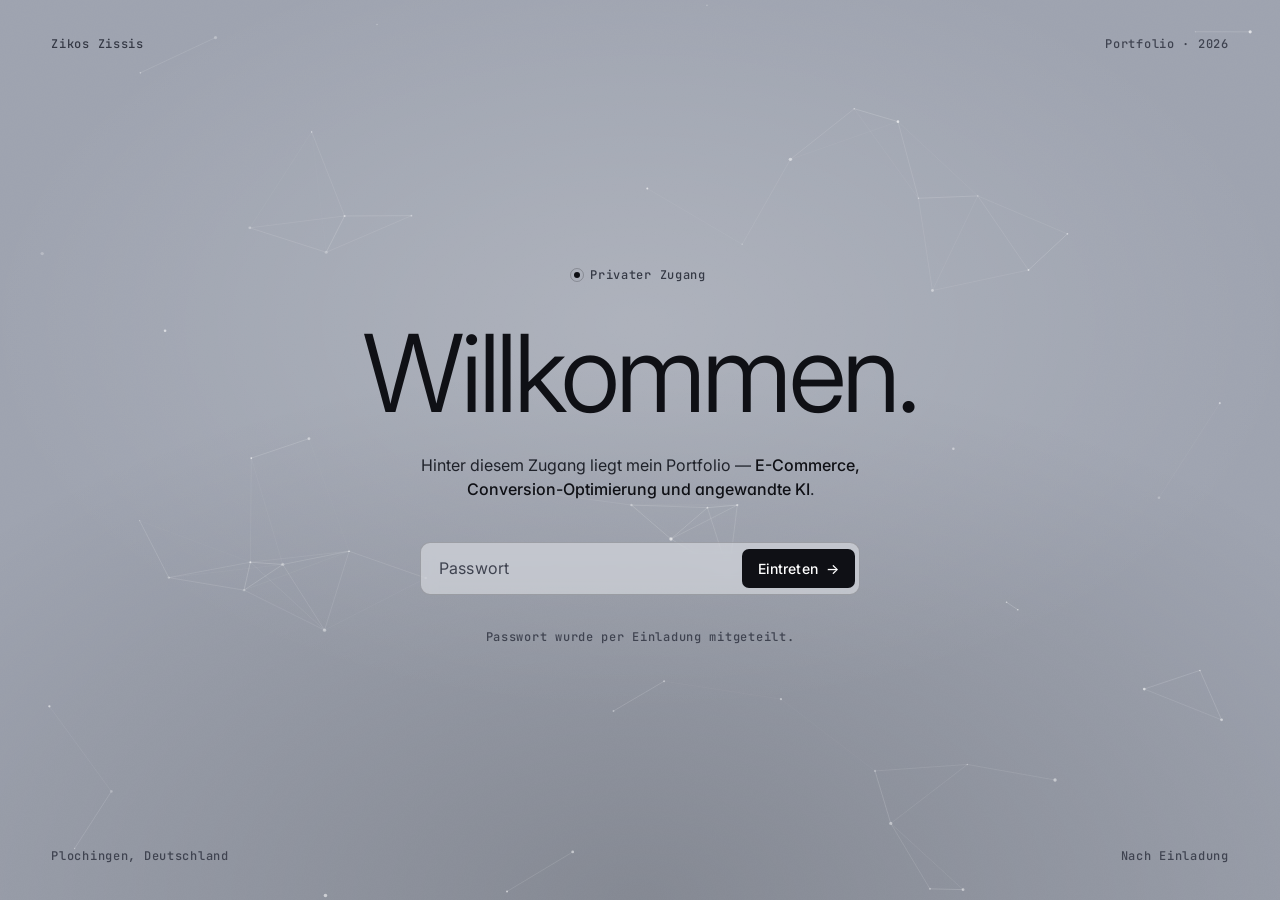
==== portfolio.html @ b8e91704 "Trust-Layer: Zertifikate-Strip + Issuer-Drawer (Klaviyo Practitioner & Strategist) Neuer Bereich unt" ====
<!doctype html>
<html lang="de" data-theme="cool">
<head>
  <meta charset="utf-8" />
  <meta name="viewport" content="width=device-width, initial-scale=1, viewport-fit=cover" />
  <meta name="color-scheme" content="dark light" />
  <meta name="description" content="Portfolio von Zikos Zissis — E-Commerce-Generalist mit Hands-on-Schwerpunkt: Sortimentssteuerung, Conversion-Optimierung und eigene Tools." />
  <meta name="robots" content="noindex, nofollow" />
  <title>Zikos Zissis — Portfolio</title>

  <link rel="preconnect" href="https://fonts.gstatic.com" crossorigin />
  <link rel="stylesheet" href="https://fonts.googleapis.com/css2?family=Inter:wght@300;400;500;600&family=JetBrains+Mono:wght@400;500&display=swap" />
  <link rel="stylesheet" href="assets/style.css?v=2026-05-08-mob" />
  <link rel="stylesheet" href="assets/shop.css?v=2026-05-08-mob" />
  <link rel="stylesheet" href="assets/case.css?v=2026-05-08-mob" />
  <link rel="stylesheet" href="assets/macro.css?v=2026-05-08-mob" />
  <link rel="stylesheet" href="assets/mascot.css?v=2026-05-08-rm2" />

  <link rel="icon" href="data:image/svg+xml;utf8,<svg xmlns='http://www.w3.org/2000/svg' viewBox='0 0 32 32'><rect width='32' height='32' fill='%23A0A5B1'/><circle cx='16' cy='16' r='6' fill='none' stroke='%23fff' stroke-width='1.2' opacity='0.85'/></svg>" />

  <meta property="og:title" content="Zikos Zissis — Portfolio" />
  <meta property="og:description" content="E-Commerce-Generalist mit Hands-on-Schwerpunkt: Sortimentssteuerung, Conversion-Optimierung und eigene Tools." />
  <meta property="og:type" content="website" />
</head>
<body data-page="shop">

  <a class="skip" href="#work">Zum Inhalt springen</a>

  <canvas id="scene" aria-hidden="true"></canvas>

  <header class="topbar" role="banner">
    <div class="topbar__row">
      <a href="portfolio.html" class="brand" aria-label="Zur Startseite">
        <img class="brand__mark" src="assets/portrait.png" alt="" width="35" height="35" decoding="async" />
        <span class="brand__name">Zikos Zissis</span>
      </a>

      <nav class="nav" aria-label="Hauptnavigation">
        <a href="#work" class="nav__link" data-active="true">Arbeitsproben</a>
        <a href="#experience" class="nav__link">Berufserfahrung</a>
        <a href="#about" class="nav__link">Kontakt</a>
      </nav>

      <button id="logout" class="topbar__logout mono" type="button">Abmelden</button>
    </div>

    <nav class="subnav" aria-label="Sektionen">
      <a href="#work" class="subnav__link">Arbeitsproben</a>
      <a href="#experience" class="subnav__link">Berufserfahrung</a>
      <a href="#about" class="subnav__link">Kontakt</a>
    </nav>
  </header>

  <main id="main" class="shop">

    <section class="work" id="work" aria-labelledby="work-title">
      <header class="section-head">
        <p class="eyebrow mono"><span class="dot" aria-hidden="true"></span> Arbeitsproben</p>
        <h1 class="section-head__title" id="work-title">Direkt im Browser erlebbar.</h1>
      </header>

      <ol class="grid" role="list">

        <li class="card card--live" data-stagger="1">
          <a href="#" class="card__link" data-action="cart-demo" aria-label="Live-Arbeitsprobe: Smart-Cart Drawer und Admin &ouml;ffnen">
            <figure class="card__media" aria-hidden="true" data-cover='{"brand":"Smart Cart","subtitle":"Drawer + Admin · Eigenentwicklung","stats":"DRAWER + ADMIN · BUNDLES · SHOPIFY-READY"}'>
              <div class="badges">
                <span class="badge badge--live">Live</span>
                <span class="badge badge--shopify">Shopify-Ready</span>
              </div>
            </figure>
            <div class="card__body">
              <h2 class="card__title">Smart-Cart &middot; Drawer &amp; Admin</h2>
              <p class="card__excerpt">Cart-Drawer (Kundensicht) plus Admin-Konfigurator (Shopify-Backend), per Toggle umschaltbar. Cross-Sell, Bundles und Rabatte &mdash; alles im Browser klickbar.</p>
              <div class="card__foot">
                <span class="mono mono--dim">Eigenentwicklung</span>
                <span class="card__cta">&Ouml;ffnen <span aria-hidden="true">&rarr;</span></span>
              </div>
            </div>
          </a>
        </li>

        <li class="card card--live" data-stagger="2">
          <a href="#" class="card__link" data-action="case-athenum" aria-label="Demo: Macro Intelligence öffnen">
            <figure class="card__media" aria-hidden="true" data-cover='{"brand":"Athenum","subtitle":"Macro Intelligence · Eigenentwicklung","stats":"75 LAYER · 100K+ DATAPOINTS · 12 QUELLEN"}'>
              <div class="badges">
                <span class="badge badge--live">Demo</span>
              </div>
            </figure>
            <div class="card__body">
              <h2 class="card__title">Athenum &middot; Macro Intelligence</h2>
              <p class="card__excerpt">Macro-Intelligence-Tool für Athenum: 75 Geo-Layer aus 12 offenen Quellen auf einer GPU-nativen Welt-Karte. Konzept, Daten-Pipeline und Frontend von mir entwickelt.</p>
              <div class="card__foot">
                <span class="mono mono--dim">Eigenentwicklung</span>
                <span class="card__cta">Öffnen <span aria-hidden="true">&rarr;</span></span>
              </div>
            </div>
          </a>
        </li>

        <li class="card card--live" data-stagger="3">
          <a href="#" class="card__link" data-action="advisor-demo" aria-label="Live-Demo: KI-Berater starten">
            <figure class="card__media" aria-hidden="true" data-cover='{"brand":"KI Berater","subtitle":"Beratungs-Bot · Eigenentwicklung","stats":"SHOPIFY-READY · LIVE-DEMO MIT CV"}'>
              <div class="badges">
                <span class="badge badge--live">Live</span>
                <span class="badge badge--shopify">Shopify-Ready</span>
              </div>
            </figure>
            <div class="card__body">
              <h2 class="card__title">KI-Berater</h2>
              <p class="card__excerpt">Shopify-ready Beratungs-Bot &mdash; l&auml;sst sich mit Produkt- und Unternehmensdaten f&uuml;ttern. Hier antwortet er live auf Fragen zu meinem Profil.</p>
              <div class="card__foot">
                <span class="mono mono--dim">Eigenentwicklung</span>
                <span class="card__cta">Öffnen <span aria-hidden="true">&rarr;</span></span>
              </div>
            </div>
          </a>
        </li>

      </ol>

      <aside class="certs" aria-labelledby="certs-title">
        <header class="certs__head">
          <p class="eyebrow mono"><span class="dot" aria-hidden="true"></span> Verifizierte Zertifikate</p>
          <h2 class="certs__title" id="certs-title">Trust-Layer.</h2>
          <p class="certs__lede">Offizielle Credentials &mdash; jeweils direkt beim Aussteller verifizierbar.</p>
        </header>

        <ol class="certs-strip" role="list">

          <li class="certs-strip__item">
            <button class="certs-strip__plate" type="button" data-cert-open="cert-klaviyo" aria-label="Klaviyo-Zertifikate &ouml;ffnen">
              <span class="certs-strip__check" aria-hidden="true">
                <svg viewBox="0 0 16 16" width="14" height="14"><circle cx="8" cy="8" r="7.2" fill="#1F7A3A"/><path d="M4.6 8.2 L7 10.4 L11.4 6" fill="none" stroke="#fff" stroke-width="1.7" stroke-linecap="round" stroke-linejoin="round"/></svg>
              </span>
              <span class="certs-strip__logo certs-strip__logo--klaviyo" aria-hidden="true">
                <svg xmlns="http://www.w3.org/2000/svg" viewBox="0 0 581 172"><path fill="currentColor" d="M329.918 34.367a11.85 11.85 0 0 0 8.284-3.315 11.69 11.69 0 0 0 3.576-8.129 11.87 11.87 0 0 0-3.512-8.29 12.03 12.03 0 0 0-8.348-3.488 11.85 11.85 0 0 0-8.185 3.551 11.69 11.69 0 0 0-3.338 8.227 11.5 11.5 0 0 0 3.403 8.065 11.66 11.66 0 0 0 8.12 3.38M410.509 45.371h28.604v2.254a15.3 15.3 0 0 0-4.538 1.558c-2.615 1.215-7.845 7.104-11.86 16.973-6.799 17.148-13.943 37.404-21.442 60.618l-2.792 8.803c-1.223 3.979-2.269 6.576-2.792 8.143s-1.224 3.979-2.438 6.919a38.6 38.6 0 0 1-2.659 6.409c-1.401 2.597-4.016 7.923-6.107 9.525-3.316 2.773-8.2 5.889-14.298 5.37-11.86 0-20.751-8.803-20.928-19.217 0-7.105 4.538-11.779 11.337-11.779 4.884 0 9.236 2.641 9.236 8.134 0 3.988-4.006 8.143-4.006 10.221 0 5.369 3.138 7.922 9.245 7.922 4.875 0 8.864-3.116 11.851-9.349 4.016-7.104 4.361-14.894 1.046-23.557l-25.103-65.98c-5.761-15.237-10.122-20.246-15.521-20.783V45.3h39.578v2.253c-4.707.52-7.144 3.293-7.144 8.31 0 3.636 1.391 9.182 4.006 16.286l4.707 12.81c5.407 13.855 9.75 25.977 12.037 33.601 5.053-15.758 9.751-29.614 14.298-41.736 3.315-9.006 4.884-15.414 4.884-19.226 0-6.752-3.661-9.868-9.245-9.868zM135.158 129.714c-5.052-.88-9.413-5.37-9.413-14.895V0L96.972 6.233v2.43c4.884-.52 9.75 3.802 9.75 12.984v93.172c0 9.006-4.884 14.2-9.75 14.895q-.687.12-1.383.167a15.4 15.4 0 0 1-7.268-1.276c-3.865-1.673-7.091-4.657-9.821-9.111L65.203 98.366a24.44 24.44 0 0 0-11.884-9.785 24.64 24.64 0 0 0-15.418-.779L52.9 71.35c11.328-12.465 21.797-20.432 31.733-23.724V45.37H51.642v2.254c8.545 3.292 8.021 10.564-1.773 22.008l-21.096 24.41V0L0 6.233v2.43c4.884 0 9.75 4.841 9.75 13.327v92.829c0 10.221-4.706 14.2-9.75 14.895v2.254h38.222v-2.254c-6.276-.88-9.414-5.713-9.414-14.895v-17.14l8.19-9.005 19.838 32.378c4.707 7.799 9.068 10.916 16.044 10.916h66.391v-1.761s-1.897-.132-4.113-.493M214.368 118.763V80.029c-.382-25.326-11.072-36.858-35.554-36.858a34.97 34.97 0 0 0-21.619 7.27c-6.453 4.851-9.591 10.397-9.591 16.806 0 6.233 3.484 10.907 9.236 10.907 6.108 0 10.469-3.46 10.469-8.31 0-3.636-2.447-8.662-2.447-12.122 0-6.241 4.716-11.611 12.906-11.611 10.469 0 17.959 7.8 17.959 25.115v10.388l-8.714 2.077c-4.538.88-8.367 1.761-11.337 2.641s-6.798 2.078-11.337 3.803c-9.068 3.469-13.943 6.761-18.135 12.994a18.1 18.1 0 0 0-3.138 10.22c0 14.367 10.113 20.952 24.243 20.952 11.159 0 23.046-5.89 28.418-16.973.077 3.496.92 6.933 2.473 10.071 5.912 11.884 25.493 4.859 25.493 4.859v-2.253c-8.572 1.329-9.281-8.795-9.325-11.242m-18.615-11.99c0 5.713-2.092 10.388-6.275 13.68-4.007 3.293-8.191 5.027-12.552 5.027-8.545 0-14.129-5.546-14.129-15.767 0-4.841 2.659-9.349 4.884-11.945a21.3 21.3 0 0 1 6.107-4.332c2.961-1.558 4.432-2.359 6.453-3.292l7.978-2.94c4.006-1.558 6.444-2.421 7.49-2.94zM581 45.371h-67.818V0H581l-14.236 22.686zM443.147 120.946a45.33 45.33 0 0 1-12.933-32.263 44.5 44.5 0 0 1 3.224-17.337 44.8 44.8 0 0 1 9.709-14.76c8.554-9.014 19.031-13.53 31.263-13.53 12.046 0 22.533 4.516 31.086 13.53a44.2 44.2 0 0 1 9.845 14.722 44 44 0 0 1 3.256 17.375 44.6 44.6 0 0 1-3.276 17.443 44.9 44.9 0 0 1-9.825 14.82c-8.553 8.803-19.04 13.355-31.086 13.355-12.232 0-22.709-4.508-31.263-13.355m46.979-62.916c-3.448-6.699-7.978-10.625-13.296-11.682-10.787-2.156-20.325 8.856-23.879 26.366a82.6 82.6 0 0 0-1.091 23.847 65.8 65.8 0 0 0 6.577 22.889c3.457 6.708 7.978 10.625 13.296 11.681 10.788 2.157 20.6-9.322 24.181-27.008 2.97-14.78 1.463-32.782-5.832-46.102z"/><path fill="currentColor" d="M340.032 114.819V45.371h-61.383v2.087c8.199 1.215 12.099 7.36 8.377 17.324-19.182 51.78-17.959 49.456-19.182 53.611-1.223-3.988-4.016-13.785-8.545-26.075-4.53-12.289-7.499-20.44-8.722-24.076-4.707-14.376-3.138-19.746 4.538-20.608V45.38h-39.764v2.254c5.93 1.215 11.16 7.966 15.521 20.088l6.107 15.758c6.71 17.025 14.591 40.494 17.223 48.497h13.216c4.255-12.325 21.327-61.508 23.614-66.508 2.464-5.696 5.256-10.01 8.377-12.994a15.54 15.54 0 0 1 5.378-3.722 15.64 15.64 0 0 1 6.446-1.19s9.582 0 9.582 9.182v58.074c0 9.684-4.707 14.2-9.591 14.895v2.254h38.018v-2.254c-5.026-.695-9.21-5.194-9.21-14.895"/></svg>
              </span>
              <span class="certs-strip__count mono"><span data-cert-count>2</span> Zertifikate</span>
            </button>
          </li>

        </ol>
      </aside>
    </section>

    <section class="experience" id="experience" aria-labelledby="exp-title">
      <header class="section-head">
        <p class="eyebrow mono"><span class="dot" aria-hidden="true"></span> Berufserfahrung</p>
        <h2 class="section-head__title" id="exp-title">Stationen</h2>
      </header>

      <ol class="exp-list" role="list">

        <li class="exp-item">
          <header class="exp-head">
            <time class="exp-time mono" datetime="2025-12-11/2026-04-30">12/25 &mdash; 04/26</time>
            <span class="exp-mode mono mono--dim">Freelance &middot; unentgeltlich &middot; Remote</span>
          </header>
          <div class="exp-body">
            <span class="exp-brand mono">athenum.xyz &middot; VenturePoint LLC (Sheridan, WY &middot; USA)</span>
            <h3 class="exp-role">Solution Architect &middot; Macro Intelligence</h3>
            <p class="exp-summary">Konzept, Daten-Pipeline und Frontend des Macro-Intelligence-Moduls &mdash; 75 Geo-Layer aus 12 Quellen auf GPU-nativer Welt-Karte. Eigenentwicklung, unentgeltlicher Projektvertrag.</p>
            <ul class="exp-tags mono mono--dim">
              <li>System-Architektur</li><li>75 Layer</li><li>100K+ Datapoints</li><li>12 Quellen</li><li>GPU-Map</li><li>Geo-Pipeline</li>
            </ul>
          </div>
        </li>

        <li class="exp-item exp-item--clickable" data-action="case-decathlon" tabindex="0" role="button" aria-label="Details zur Decathlon-Anstellung öffnen">
          <header class="exp-head">
            <time class="exp-time mono">04/23 &mdash; 10/25</time>
            <span class="exp-mode mono mono--dim">Festanstellung &middot; 30&nbsp;h &middot; Remote</span>
          </header>
          <div class="exp-body">
            <span class="exp-brand mono">Decathlon Deutschland SE &amp; Co. KG</span>
            <h3 class="exp-role">Junior Online Category Manager &middot; Fitness DE/AT &amp; Nutrition</h3>
            <p class="exp-summary">Operative Steuerung der Fitness-Range und Begleitung des Nutrition-Relaunchs &mdash; Sortiment (14.000+&nbsp;SKUs), A/B-Tests an PDP &amp; Checkout, KPI-Monitoring via GA4, SEO sowie Hands-on im CMS, PIM und Shop-Backend (HTML/CSS auf decathlon.at).</p>
            <ul class="exp-tags mono mono--dim">
              <li>14.000+ SKUs</li><li>GA4</li><li>HTML/CSS</li><li>CMS</li><li>PIM</li><li>SEO</li><li>A/B-Tests</li>
            </ul>
          </div>
          <span class="exp-cta mono">Öffnen <span aria-hidden="true">&rarr;</span></span>
        </li>

        <li class="exp-item">
          <header class="exp-head">
            <time class="exp-time mono">10/22 &mdash; 03/23</time>
            <span class="exp-mode mono mono--dim">Praktikum &middot; 6&nbsp;Mon. &middot; Plochingen</span>
          </header>
          <div class="exp-body">
            <span class="exp-brand mono">Decathlon Deutschland SE &amp; Co. KG</span>
            <h3 class="exp-role">Praktikum &middot; Online Category Management</h3>
            <p class="exp-summary">Einstieg ins Online Category Management: Pflege von Produktdaten und Listings, erste eigene KPI-Reports, Vorbereitung des Sportnahrungs-Relaunchs.</p>
          </div>
        </li>

        <li class="exp-item">
          <header class="exp-head">
            <time class="exp-time mono">02/18 &mdash; 09/22</time>
            <span class="exp-mode mono mono--dim">Aushilfe &middot; 4,5&nbsp;J. &middot; Schlierbach</span>
          </header>
          <div class="exp-body">
            <span class="exp-brand mono">Fischer Möbel GmbH</span>
            <h3 class="exp-role">Digital Content Assistant &middot; E-Commerce</h3>
            <p class="exp-summary">Pflege und QA der Produktdaten im Web-Backend einer D2C-Premium-Marke, SEO-Keyword-Recherche, technische Produktdokumentationen und Aufbau strukturierter Daten-Workflows. Arbeitszeugnis &laquo;sehr&nbsp;gut&raquo;.</p>
            <ul class="exp-tags mono mono--dim">
              <li>D2C Premium</li><li>SEO</li><li>Web-Backend</li><li>Produktdaten</li><li>Daten-QA</li>
            </ul>
          </div>
        </li>

      </ol>
    </section>

    <section class="about" id="about" aria-labelledby="about-title">
      <figure class="about__portrait" aria-hidden="true">
        <img src="assets/portrait.png" alt="" width="96" height="96" loading="lazy" decoding="async" />
      </figure>
      <div class="about__copy">
        <p class="eyebrow mono"><span class="dot" aria-hidden="true"></span> Über mich</p>
        <h2 class="about__title" id="about-title">Sprechen wir.</h2>
        <p class="about__lede">
          E-Commerce-Generalist mit Hands-on-Schwerpunkt: Sortimentssteuerung, Conversion-Optimierung und eigene Tools. 2,5&nbsp;Jahre Decathlon Fitness DE/AT, zuletzt Freelance-Aufbau des Macro-Intelligence-Tools für athenum.xyz. Offen für die nächste Station.
        </p>
        <p class="about__meta mono mono--dim">
          Plochingen, DE &middot; BWL-Bachelor &middot; Master Digital Business (lfd.) &middot; remote
        </p>
        <div class="about__cta">
          <a class="btn btn--primary btn--wa" href="https://wa.me/4915788280337?text=Hallo%20Zikos%2C" target="_blank" rel="noopener">
            <svg class="btn__ico" viewBox="0 0 24 24" width="16" height="16" aria-hidden="true">
              <path fill="currentColor" d="M19.11 4.91A9.93 9.93 0 0 0 12.04 2C6.55 2 2.08 6.47 2.08 11.96c0 1.76.46 3.48 1.34 4.99L2 22l5.18-1.36a9.94 9.94 0 0 0 4.86 1.24h.01c5.49 0 9.96-4.47 9.96-9.96 0-2.66-1.04-5.16-2.9-7.01zm-7.07 15.3h-.01a8.25 8.25 0 0 1-4.21-1.15l-.3-.18-3.07.81.82-3-.2-.31a8.25 8.25 0 0 1-1.27-4.42c0-4.57 3.72-8.29 8.29-8.29 2.21 0 4.29.86 5.85 2.43a8.21 8.21 0 0 1 2.43 5.86c0 4.57-3.72 8.25-8.33 8.25zm4.55-6.18c-.25-.13-1.47-.73-1.7-.81-.23-.08-.4-.13-.56.13-.17.25-.65.81-.79.97-.15.17-.29.19-.54.06-.25-.13-1.05-.39-2-1.23-.74-.66-1.24-1.47-1.39-1.72-.15-.25-.02-.39.11-.51.11-.11.25-.29.38-.43.13-.15.17-.25.25-.41.08-.17.04-.31-.02-.43-.06-.13-.56-1.34-.77-1.84-.2-.49-.41-.42-.56-.43-.15-.01-.31-.01-.48-.01-.17 0-.43.06-.66.31-.23.25-.86.84-.86 2.05 0 1.21.88 2.38 1 2.55.13.17 1.74 2.65 4.21 3.71.59.25 1.05.4 1.41.52.59.19 1.13.16 1.55.1.47-.07 1.47-.6 1.67-1.18.21-.58.21-1.07.15-1.18-.06-.11-.23-.17-.48-.3z"/>
            </svg>
            <span>WhatsApp</span>
          </a>
          <button class="btn btn--ghost" type="button" data-contact-open>
            <svg class="btn__ico" viewBox="0 0 24 24" width="16" height="16" aria-hidden="true">
              <path fill="none" stroke="currentColor" stroke-width="1.6" stroke-linecap="round" stroke-linejoin="round" d="M4 6h16v12H4zM4 7l8 6 8-6"/>
            </svg>
            <span>E-Mail schreiben</span>
            <span aria-hidden="true">&rarr;</span>
          </button>
        </div>
      </div>
    </section>

  </main>

  <footer class="foot" role="contentinfo">
    <div class="foot__row">
      <span class="mono">&copy; 2026 Zikos Zissis</span>
      <span class="mono mono--dim">Plochingen, Deutschland</span>
    </div>
  </footer>

  <!-- Cart Drawer -->
  <aside id="cart" class="drawer" aria-hidden="true" aria-labelledby="cart-title" tabindex="-1" data-view="customer">
    <div class="drawer__panel" role="dialog" aria-modal="true">
      <header class="drawer__head">
        <div class="drawer__head-row">
          <div class="drawer__head-text">
            <h2 class="drawer__title" id="cart-title">Warenkorb</h2>
            <span class="drawer__seq mono mono--dim" id="cart-seq-hint" aria-live="polite"></span>
          </div>
          <button class="drawer__close" type="button" data-cart-close aria-label="Drawer schlie&szlig;en">&times;</button>
        </div>
        <div class="drawer__view" role="tablist" aria-label="Drawer-Ansicht">
          <button class="drawer__view-btn" type="button" data-view-switch="customer" role="tab" aria-selected="true">Kunde</button>
          <button class="drawer__view-btn" type="button" data-view-switch="admin" role="tab" aria-selected="false">Admin</button>
        </div>
      </header>
      <div class="drawer__body" id="cart-body">
        <div class="drawer__pane" id="cart-render" data-pane="customer" aria-live="polite"></div>
        <div class="drawer__pane" id="admin-render" data-pane="admin" hidden></div>
      </div>
      <footer class="drawer__foot" id="cart-footer"></footer>

      <!-- Admin Modal -->
      <div class="adm-modal" id="adm-modal" hidden>
        <button class="adm-modal__scrim" type="button" data-pick-cancel aria-label="Abbrechen"></button>
        <div class="adm-modal__panel" role="dialog" aria-modal="true" aria-labelledby="adm-modal-title">
          <header class="adm-modal__head">
            <span class="adm-modal__eyebrow mono">Produkt-Picker</span>
            <h3 class="adm-modal__title" id="adm-modal-title">Produkt hinzuf&uuml;gen</h3>
            <p class="adm-modal__sub mono" id="adm-modal-sub"></p>
          </header>
          <div class="adm-modal__list" id="adm-modal-list"></div>
          <footer class="adm-modal__foot">
            <button class="adm-modal__cancel mono" type="button" data-pick-cancel>Abbrechen</button>
          </footer>
        </div>
      </div>

      <!-- Admin Toast -->
      <div class="adm-toast" id="adm-toast" role="status" aria-live="polite" hidden></div>
    </div>
    <div class="drawer__scrim" data-cart-close aria-hidden="true"></div>
  </aside>

  <!-- Case-Drawer · Decathlon -->
  <aside id="case-decathlon" class="case-drawer" aria-hidden="true" aria-labelledby="case-title" tabindex="-1">
    <div class="case-drawer__panel" role="dialog" aria-modal="true">
      <header class="case-drawer__head">
        <span class="case-drawer__eyebrow">CASE STUDY</span>
        <h2 class="case-drawer__title" id="case-title">Decathlon &middot; Fitness DE/AT</h2>
        <span class="case-drawer__meta">10/2022 &rarr; 10/2025 &middot; 14.247 SKUs &middot; 100&nbsp;% Remote</span>
        <button class="case-drawer__close" type="button" data-case-close aria-label="Case schließen">&times;</button>
      </header>
      <div class="case-drawer__body" id="case-decathlon-body" aria-live="polite"></div>
    </div>
    <div class="case-drawer__scrim" data-case-close aria-hidden="true"></div>
  </aside>

  <!-- Case-Drawer · Athenum Macro Intelligence -->
  <aside id="case-athenum" class="case-drawer" aria-hidden="true" aria-labelledby="athenum-title" tabindex="-1">
    <div class="case-drawer__panel" role="dialog" aria-modal="true">
      <header class="case-drawer__head">
        <span class="case-drawer__eyebrow">DEMO</span>
        <h2 class="case-drawer__title" id="athenum-title">Athenum &middot; Macro Intelligence</h2>
        <span class="case-drawer__meta">PROJEKTVERTRAG &middot; 75 LAYER &middot; DEMO</span>
        <button class="case-drawer__close" type="button" data-case-close aria-label="Case schließen">&times;</button>
      </header>
      <div class="case-drawer__body" id="case-athenum-body" aria-live="polite"></div>
    </div>
    <div class="case-drawer__scrim" data-case-close aria-hidden="true"></div>
  </aside>

  <!-- Cert-Drawer · Klaviyo -->
  <aside id="cert-klaviyo" class="case-drawer cert-drawer" aria-hidden="true" aria-labelledby="cert-klaviyo-title" tabindex="-1">
    <div class="case-drawer__panel" role="dialog" aria-modal="true">
      <header class="case-drawer__head">
        <span class="case-drawer__eyebrow">VERIFIZIERTE ZERTIFIKATE</span>
        <h2 class="case-drawer__title" id="cert-klaviyo-title">Klaviyo</h2>
        <span class="case-drawer__meta">B2C CRM &middot; Email- &amp; SMS-Marketing-Automation</span>
        <button class="case-drawer__close" type="button" data-cert-close aria-label="Schlie&szlig;en">&times;</button>
      </header>
      <div class="case-drawer__body">
        <ol class="cert-list" role="list">

          <li class="cert">
            <header class="cert__head">
              <span class="cert__eyebrow mono">STRATEGIST &middot; LEVEL 02</span>
              <h3 class="cert__name">Klaviyo Strategist Certificate</h3>
              <span class="cert__verified" title="Beim Aussteller verifizierbar">
                <svg viewBox="0 0 16 16" width="13" height="13" aria-hidden="true"><circle cx="8" cy="8" r="7.2" fill="#1F7A3A"/><path d="M4.6 8.2 L7 10.4 L11.4 6" fill="none" stroke="#fff" stroke-width="1.7" stroke-linecap="round" stroke-linejoin="round"/></svg>
                <span>Verifiziert</span>
              </span>
            </header>

            <p class="cert__desc">Aufbauend auf dem Practitioner-Level: Entwicklung omnichannel-orientierter Marketing-Strategien mit der vollen Klaviyo-Plattform &mdash; inkl. fortgeschrittener Tools und Taktiken f&uuml;r Segmentierung, Lifecycle-Automation und Performance-Steuerung.</p>

            <div class="cert__skills">
              <span class="cert__skills-label mono">Skills &amp; Knowledge</span>
              <ul class="cert__chips" role="list">
                <li>Omnichannel strategy</li>
                <li>Advanced segmentation</li>
                <li>Lifecycle automation</li>
                <li>Personalization</li>
                <li>Campaign strategy</li>
                <li>Email marketing</li>
                <li>SMS marketing</li>
                <li>Performance analysis</li>
                <li>Owned marketing</li>
                <li>Klaviyo platform</li>
              </ul>
            </div>

            <footer class="cert__foot">
              <dl class="cert__dates mono">
                <div class="cert__date">
                  <dt>Ausgestellt</dt>
                  <dd><time datetime="2026-05-08">08.05.2026</time></dd>
                </div>
                <div class="cert__date">
                  <dt>G&uuml;ltig bis</dt>
                  <dd><time datetime="2028-05-08">08.05.2028</time></dd>
                </div>
                <div class="cert__date">
                  <dt>Credential-ID</dt>
                  <dd>181894800</dd>
                </div>
              </dl>
              <a class="cert__verify" href="https://credential.klaviyo.com/1e6f1efa-f62a-4837-83dd-b4301c00335d" target="_blank" rel="noopener">
                <span>Auf Klaviyo verifizieren</span>
                <span aria-hidden="true">&#8599;</span>
              </a>
            </footer>
          </li>

          <li class="cert">
            <header class="cert__head">
              <span class="cert__eyebrow mono">PRACTITIONER &middot; LEVEL 01</span>
              <h3 class="cert__name">Klaviyo Practitioner Certificate</h3>
              <span class="cert__verified" title="Beim Aussteller verifizierbar">
                <svg viewBox="0 0 16 16" width="13" height="13" aria-hidden="true"><circle cx="8" cy="8" r="7.2" fill="#1F7A3A"/><path d="M4.6 8.2 L7 10.4 L11.4 6" fill="none" stroke="#fff" stroke-width="1.7" stroke-linecap="round" stroke-linejoin="round"/></svg>
                <span>Verifiziert</span>
              </span>
            </header>

            <p class="cert__desc">F&uuml;hrt durch Klaviyos Kern-Funktionen mit praxisnahen Beispielen und konkreten Implementierungs-Schritten &mdash; von Konto-Setup bis hin zu kanal&uuml;bergreifender Automation.</p>

            <div class="cert__skills">
              <span class="cert__skills-label mono">Skills &amp; Knowledge</span>
              <ul class="cert__chips" role="list">
                <li>Klaviyo account setup</li>
                <li>Integration</li>
                <li>Sign-up forms</li>
                <li>List growth</li>
                <li>Segmentation</li>
                <li>Personalization</li>
                <li>Email design</li>
                <li>Campaign strategy</li>
                <li>Automations</li>
                <li>Performance analysis</li>
                <li>Email marketing</li>
                <li>SMS marketing</li>
                <li>Owned marketing</li>
              </ul>
            </div>

            <footer class="cert__foot">
              <dl class="cert__dates mono">
                <div class="cert__date">
                  <dt>Ausgestellt</dt>
                  <dd><time datetime="2026-05-08">08.05.2026</time></dd>
                </div>
                <div class="cert__date">
                  <dt>G&uuml;ltig bis</dt>
                  <dd><time datetime="2028-05-08">08.05.2028</time></dd>
                </div>
                <div class="cert__date">
                  <dt>Credential-ID</dt>
                  <dd>181891863</dd>
                </div>
              </dl>
              <a class="cert__verify" href="https://credential.klaviyo.com/c32f0ad8-bfe9-42cb-ba31-ac3b6da8ffd0" target="_blank" rel="noopener">
                <span>Auf Klaviyo verifizieren</span>
                <span aria-hidden="true">&#8599;</span>
              </a>
            </footer>
          </li>

        </ol>
      </div>
    </div>
    <div class="case-drawer__scrim" data-cert-close aria-hidden="true"></div>
  </aside>

  <!-- Tutorial-Sprechblase, links neben dem Drawer -->
  <aside class="cart-bubble" id="cart-bubble" role="status" aria-live="polite" hidden>
    <span class="cart-bubble__step"></span>
    <h3 class="cart-bubble__title"></h3>
    <p class="cart-bubble__text"></p>
  </aside>

  <!-- Kontakt-Dialog -->
  <dialog id="contact-dialog" class="contact-dialog" aria-labelledby="contact-dialog-title">
    <form class="contact-dialog__form" data-contact-form action="https://formsubmit.co/ajax/zikos.zissis@outlook.com" method="POST" novalidate>
      <input type="hidden" name="_subject" value="Portfolio-Anfrage" />
      <input type="hidden" name="_template" value="table" />
      <input type="hidden" name="_captcha" value="false" />
      <input type="text" name="_honey" tabindex="-1" autocomplete="off" style="position:absolute;left:-9999px;width:1px;height:1px;opacity:0;" aria-hidden="true" />

      <header class="contact-dialog__head">
        <p class="eyebrow mono"><span class="dot" aria-hidden="true"></span> E-Mail an Zikos</p>
        <h3 id="contact-dialog-title" class="contact-dialog__title">Kurz, pr&auml;zise, los.</h3>
        <button type="button" class="contact-dialog__close" data-contact-close aria-label="Schlie&szlig;en">&times;</button>
      </header>
      <label class="contact-dialog__field">
        <span class="contact-dialog__label mono">Dein Name</span>
        <input type="text" name="name" required autocomplete="name" />
      </label>
      <label class="contact-dialog__field">
        <span class="contact-dialog__label mono">Deine E-Mail</span>
        <input type="email" name="email" required autocomplete="email" placeholder="name@firma.de" />
      </label>
      <label class="contact-dialog__field">
        <span class="contact-dialog__label mono">Betreff</span>
        <input type="text" name="subject" required value="Portfolio-Anfrage" />
      </label>
      <label class="contact-dialog__field">
        <span class="contact-dialog__label mono">Nachricht</span>
        <textarea name="message" rows="5" required placeholder="Worum geht's?"></textarea>
      </label>
      <p class="contact-dialog__hint mono mono--dim" data-contact-hint>Geht direkt an <em>zikos.zissis@outlook.com</em>. Antwort meist binnen 24&thinsp;h.</p>
      <p class="contact-dialog__status" data-contact-status role="status" aria-live="polite" hidden></p>
      <div class="contact-dialog__actions">
        <button type="button" class="btn btn--ghost" data-contact-close>Abbrechen</button>
        <button type="submit" class="btn btn--primary" data-contact-submit>
          <span>Senden</span>
          <span aria-hidden="true">&rarr;</span>
        </button>
      </div>
    </form>
  </dialog>

  <!-- KI-Berater · Karriere-Chatbot (eigener Backend-Service unter chatbot/) -->
  <link rel="stylesheet" href="chatbot/frontend/chatbot-widget.css?v=5-mobile" />
  <script src="chatbot/frontend/chatbot-widget.js?v=3" defer></script>
  <script>
    document.addEventListener("DOMContentLoaded", function () {
      if (!window.ZikosBot) return;
      // Production (Render): zikos-karriere-chatbot.onrender.com
      // Lokal (file:// oder localhost): http://localhost:8091
      var backend = window.ZZ_BOT_BACKEND_URL
        || (location.hostname.endsWith(".onrender.com")
              ? "https://zikos-karriere-chatbot.onrender.com"
              : "http://localhost:8091");
      window.ZikosBot.init({
        backendUrl: backend,
        title: "Zikos Zissis",
        cssUrl: "chatbot/frontend/chatbot-widget.css?v=5-mobile",
        avatarUrl: "assets/portrait.png"
      });
    });
  </script>

  <script src="assets/scene.js?v=2026-05-08-mob" defer></script>
  <script src="assets/cover-builder.js?v=2026-05-08-b" defer></script>
  <script src="assets/cart-data.js?v=2026-05-08-mob" defer></script>
  <script src="assets/cart.js?v=2026-05-08-mob" defer></script>
  <script src="assets/shop.js?v=2026-05-08-mob" defer></script>
  <script src="assets/case.js?v=2026-05-08-mob" defer></script>
  <script src="assets/certs.js?v=2026-05-08" defer></script>
  <script src="assets/macro.js?v=2026-05-08-mob" defer></script>
  <script src="assets/mascot.js?v=2026-05-08-rm" defer></script>
</body>
</html>
---- assets/style.css ----
/* ============================================================
   Zikos Zissis — Portfolio Gate
   Pure CSS · keine Frameworks · Production-ready
   ============================================================ */

:root {
  /* Farb-Tokens — Kontrast-bewusst gewählt (WCAG AA für alle Textgrößen) */
  --bg-base:   #A0A5B1;
  --bg-deep:   #888E9B;
  --bg-mid:    #B7BCC6;

  --ink:       #0F1015;          /* Headlines */
  --ink-soft:  #1F222A;          /* Body Lede */
  --ink-mute:  #353945;          /* Mono Default — ~4.9:1 auf bg-base */
  --ink-dim:   #3F4350;          /* Mono dim — ~4.6:1 auf bg-base, AA für 12px */

  --snow:      #FFFFFF;
  --snow-dim:  #ECEEF1;

  --line:      rgba(15, 16, 21, 0.22);
  --line-soft: rgba(15, 16, 21, 0.12);

  /* Typografie */
  --sans: "Inter", system-ui, -apple-system, "Helvetica Neue", Arial, sans-serif;
  --mono: "JetBrains Mono", ui-monospace, "SF Mono", Menlo, Consolas, monospace;

  /* Spacing */
  --pad-x: clamp(20px, 4vw, 56px);
  --pad-y: clamp(20px, 3.2vw, 36px);

  /* Motion */
  --ease-out:    cubic-bezier(0.16, 1, 0.3, 1);
  --ease-in-out: cubic-bezier(0.65, 0, 0.35, 1);
}

* { box-sizing: border-box; }
*::selection { background: var(--ink); color: var(--snow); }

html, body {
  margin: 0;
  padding: 0;
  min-height: 100%;
}

html {
  background: var(--bg-base);
  color: var(--ink);
  font-family: var(--sans);
  font-feature-settings: "ss01", "cv11";
  -webkit-font-smoothing: antialiased;
  -moz-osx-font-smoothing: grayscale;
  text-rendering: optimizeLegibility;
}

body {
  position: relative;
  min-height: 100dvh;
  background:
    radial-gradient(1100px 650px at 50% 36%, rgba(255,255,255,0.16), transparent 60%),
    radial-gradient(1500px 900px at 50% 100%, rgba(0,0,0,0.16), transparent 60%),
    var(--bg-base);
  overflow-x: hidden;
  display: grid;
  grid-template-rows: auto 1fr auto;
}

/* feines Korn — gibt der Fläche Tiefe ohne Gimmick */
body::before {
  content: "";
  position: fixed;
  inset: 0;
  pointer-events: none;
  z-index: 1;
  background-image: url("data:image/svg+xml;utf8,<svg xmlns='http://www.w3.org/2000/svg' width='160' height='160'><filter id='n'><feTurbulence type='fractalNoise' baseFrequency='0.9' numOctaves='2' stitchTiles='stitch'/><feColorMatrix values='0 0 0 0 0  0 0 0 0 0  0 0 0 0 0  0 0 0 0.05 0'/></filter><rect width='100%25' height='100%25' filter='url(%23n)'/></svg>");
  opacity: 0.5;
  mix-blend-mode: overlay;
}

#scene {
  position: fixed;
  inset: 0;
  width: 100%;
  height: 100%;
  z-index: 0;
  pointer-events: none;
  display: block;
}

.skip {
  position: absolute;
  left: -9999px;
  top: 0;
  background: var(--ink);
  color: var(--snow);
  padding: 8px 12px;
  font-family: var(--mono);
  font-size: 12px;
  z-index: 100;
}
.skip:focus { left: 12px; top: 12px; }

.vh {
  position: absolute !important;
  width: 1px; height: 1px;
  margin: -1px; padding: 0;
  overflow: hidden; clip: rect(0,0,0,0);
  white-space: nowrap; border: 0;
}

/* ============================================================
   FRAMES
   ============================================================ */

.frame {
  position: relative;
  z-index: 5;
  display: flex;
  justify-content: space-between;
  align-items: center;
  padding: var(--pad-y) var(--pad-x);
}

.frame--top    { animation: fade-down 1.0s var(--ease-out) 0.05s both; }
.frame--bottom { animation: fade-up   1.0s var(--ease-out) 0.15s both; }

/* ============================================================
   MONO LABELS — sichtbarer Kontrast, ruhiges Tracking
   ============================================================ */

.mono {
  font-family: var(--mono);
  font-size: 12px;
  font-weight: 500;
  letter-spacing: 0.06em;
  color: var(--ink-mute);
  font-feature-settings: "ss01";
}
.mono--dim { color: var(--ink-dim); }
.mono--num { color: var(--ink-dim); margin-right: 8px; }

.mono--link {
  background: none;
  border: 0;
  cursor: pointer;
  padding: 4px 0;
  position: relative;
  transition: color 200ms var(--ease-out);
  color: var(--ink-mute);
  font-family: var(--mono);
  font-size: 12px;
  font-weight: 500;
  letter-spacing: 0.06em;
}
.mono--link::after {
  content: "";
  position: absolute;
  left: 0; bottom: 0;
  width: 100%; height: 1px;
  background: currentColor;
  transform: scaleX(0);
  transform-origin: right center;
  transition: transform 350ms var(--ease-out);
}
.mono--link:hover { color: var(--ink); }
.mono--link:hover::after { transform: scaleX(1); transform-origin: left center; }

/* ============================================================
   STAGE
   ============================================================ */

.stage {
  position: relative;
  z-index: 4;
  display: grid;
  place-items: center;
  padding: clamp(24px, 5vw, 60px) var(--pad-x);
}

.gate, .inside {
  width: min(620px, 100%);
  text-align: center;
  display: flex;
  flex-direction: column;
  align-items: center;
  gap: clamp(18px, 2.2vw, 26px);
}

/* Eyebrow */
.eyebrow {
  display: inline-flex;
  align-items: center;
  gap: 10px;
  color: var(--ink-mute);
  animation: fade-in 800ms var(--ease-out) 0.20s both;
}
.eyebrow .dot {
  display: inline-block;
  width: 6px; height: 6px;
  border-radius: 50%;
  background: var(--ink);
  position: relative;
}
.eyebrow .dot::after {
  content: "";
  position: absolute;
  inset: -4px;
  border-radius: 50%;
  border: 1px solid var(--line);
  animation: pulse 2.6s var(--ease-in-out) infinite;
}

/* Display Headline */
.display {
  margin: 0;
  font-family: var(--sans);
  font-weight: 350;
  font-size: clamp(46px, 8.4vw, 124px);
  line-height: 0.98;
  letter-spacing: -0.032em;
  color: var(--ink);
}
.display__line {
  display: inline-block;
  animation: rise 1000ms var(--ease-out) 0.30s both;
}

/* Lede — höher Kontrast, kürzer */
.lede {
  margin: 0;
  font-size: clamp(16px, 1.15vw, 18px);
  line-height: 1.55;
  color: var(--ink-soft);
  font-weight: 400;
  max-width: 46ch;
  animation: fade-in 1000ms var(--ease-out) 0.50s both;
}
.lede__hl {
  color: var(--ink);
  font-weight: 500;
}

/* ============================================================
   FORM
   ============================================================ */

.form {
  width: min(440px, 100%);
  margin-top: clamp(8px, 1.4vw, 14px);
  animation: fade-in 1000ms var(--ease-out) 0.70s both;
}

.field {
  position: relative;
  display: flex;
  align-items: center;
  background: rgba(255,255,255,0.40);
  backdrop-filter: blur(8px) saturate(120%);
  -webkit-backdrop-filter: blur(8px) saturate(120%);
  border: 1px solid var(--line);
  border-radius: 10px;
  transition: border-color 240ms var(--ease-out), background 240ms var(--ease-out), box-shadow 240ms var(--ease-out);
}

.field:hover { border-color: rgba(15,16,21,0.36); }
.field:focus-within {
  border-color: var(--ink);
  background: rgba(255,255,255,0.62);
  box-shadow: 0 0 0 4px rgba(15,16,21,0.06);
}

.field input {
  flex: 1;
  min-width: 0;
  background: transparent;
  border: 0;
  outline: 0;
  padding: 14px 8px 14px 18px;
  font: 400 16px/1.4 var(--sans);
  color: var(--ink);
  letter-spacing: 0.01em;
}
.field input::placeholder { color: var(--ink-dim); font-weight: 400; }
.field input:-webkit-autofill {
  -webkit-text-fill-color: var(--ink);
  -webkit-box-shadow: 0 0 0 1000px rgba(255,255,255,0.62) inset;
  caret-color: var(--ink);
}

.enter {
  appearance: none;
  border: 0;
  background: var(--ink);
  color: var(--snow);
  font-family: var(--sans);
  font-size: 14px;
  font-weight: 500;
  letter-spacing: 0.01em;
  padding: 11px 16px;
  margin: 4px;
  border-radius: 7px;
  cursor: pointer;
  display: inline-flex;
  align-items: center;
  gap: 8px;
  transition: background 220ms var(--ease-out), transform 220ms var(--ease-out), opacity 220ms var(--ease-out);
}
.enter:hover { background: var(--ink-soft); }
.enter:active { transform: translateY(1px); }
.enter:focus-visible { outline: 2px solid var(--ink); outline-offset: 3px; }
.enter[disabled] { opacity: 0.55; cursor: progress; }

.enter__arrow {
  display: inline-block;
  transition: transform 280ms var(--ease-out);
}
.enter:hover .enter__arrow { transform: translateX(3px); }

.err {
  margin: 12px 0 0;
  min-height: 18px;
  font-family: var(--mono);
  font-size: 12px;
  letter-spacing: 0.04em;
  color: #6E1F23;
  opacity: 0;
  transform: translateY(-2px);
  transition: opacity 220ms var(--ease-out), transform 220ms var(--ease-out);
}
.err.is-show { opacity: 1; transform: none; }

.hint {
  margin: 4px 0 0;
  text-align: center;
  font-size: 12px;
}

@keyframes shake {
  0%, 100% { transform: translateX(0); }
  20% { transform: translateX(-6px); }
  40% { transform: translateX(5px); }
  60% { transform: translateX(-3px); }
  80% { transform: translateX(2px); }
}
.field.is-shake { animation: shake 420ms var(--ease-in-out); }

/* Exit-Transition vor dem Redirect */
.is-exiting .stage > section,
.is-exiting .frame {
  transition: opacity 460ms var(--ease-out), transform 460ms var(--ease-out);
  opacity: 0;
}
.is-exiting .stage > section { transform: translateY(-6px) scale(0.995); }

/* ============================================================
   REVEAL ON SCROLL — sektion-weise sanft eingeblendet
   ============================================================ */

.reveal {
  opacity: 0;
  transform: translateY(14px);
  transition: opacity 700ms var(--ease-out), transform 700ms var(--ease-out);
}
.reveal.is-in { opacity: 1; transform: none; }

/* ============================================================
   ANIMATIONS
   ============================================================ */

@keyframes fade-in   { from { opacity: 0; } to { opacity: 1; } }
@keyframes fade-down { from { opacity: 0; transform: translateY(-6px); } to { opacity: 1; transform: none; } }
@keyframes fade-up   { from { opacity: 0; transform: translateY(6px);  } to { opacity: 1; transform: none; } }
@keyframes rise {
  from { opacity: 0; transform: translateY(14px); filter: blur(4px); }
  to   { opacity: 1; transform: none; filter: blur(0); }
}
@keyframes pulse {
  0%, 100% { opacity: 0; transform: scale(1); }
  50%      { opacity: 1; transform: scale(1.6); }
}

/* ============================================================
   RESPONSIVE
   ============================================================ */

@media (max-width: 540px) {
  .frame { padding: 16px 18px; }
  .frame .mono { font-size: 11px; }
  .display { font-size: clamp(40px, 13vw, 64px); }
  .lede { font-size: 15px; }
  .field { flex-wrap: wrap; }
  .enter { width: 100%; margin: 0 4px 4px; justify-content: center; padding: 12px 16px; }
  .field input { padding: 14px 16px; font-size: 16px; }
  .teaser li { font-size: 14px; padding: 13px 16px; }
}

/* ============================================================
   REDUCED MOTION & PRINT
   ============================================================ */

@media (prefers-reduced-motion: reduce) {
  *, *::before, *::after {
    animation-duration: 0.01ms !important;
    animation-iteration-count: 1 !important;
    transition-duration: 0.01ms !important;
  }
  #scene { display: none; }
}

@media print {
  #scene, .frame { display: none; }
  body { background: white; }
}
---- assets/shop.css ----
/* ============================================================
   shop.css — Shop-Skelett
   layered on top of style.css (Token-System bleibt gültig)
   ============================================================ */

@layer shop {

  body[data-page="shop"] {
    display: grid;
    grid-template-rows: auto 1fr auto;
    min-height: 100dvh;
  }

  /* ============================================================
     TOPBAR
     ============================================================ */

  .topbar {
    position: sticky;
    top: 0;
    z-index: 30;
    backdrop-filter: blur(14px) saturate(140%);
    -webkit-backdrop-filter: blur(14px) saturate(140%);
    background: rgba(160, 165, 177, 0.62);
    border-bottom: 1px solid var(--line-soft);
    animation: fade-down 0.8s var(--ease-out) both;
  }

  .topbar__row {
    display: grid;
    grid-template-columns: auto 1fr auto;
    align-items: center;
    gap: 24px;
    max-width: 1320px;
    margin: 0 auto;
    padding: 14px var(--pad-x);
  }

  .brand {
    display: inline-flex;
    align-items: center;
    gap: 10px;
    text-decoration: none;
    color: var(--ink);
    font-weight: 500;
  }
  .brand__mark {
    display: inline-block;
    width: 35px; height: 35px;
    border-radius: 999px;
    object-fit: cover;
    background: var(--ink);
    box-shadow: 0 0 0 1px var(--line-soft), 0 1px 2px rgba(15,16,21,0.08);
    transition: transform 280ms var(--ease-out);
  }
  .brand:hover .brand__mark { transform: rotate(-6deg); }
  .brand__name { font-size: 15px; letter-spacing: -0.005em; }

  .nav {
    display: flex;
    justify-content: center;
    gap: clamp(18px, 2.6vw, 32px);
  }
  .nav__link {
    position: relative;
    font-size: 14px;
    color: var(--ink-soft);
    text-decoration: none;
    padding: 6px 2px;
    transition: color 220ms var(--ease-out);
  }
  .nav__link::after {
    content: "";
    position: absolute;
    left: 0; right: 0; bottom: 0;
    height: 1px;
    background: currentColor;
    transform: scaleX(0);
    transform-origin: right center;
    transition: transform 320ms var(--ease-out);
  }
  .nav__link:hover { color: var(--ink); }
  .nav__link:hover::after,
  .nav__link[data-active="true"]::after { transform: scaleX(1); transform-origin: left center; }

  .topbar__logout {
    appearance: none;
    border: 0;
    background: transparent;
    color: var(--ink-mute);
    cursor: pointer;
    padding: 6px 2px;
    font-family: var(--mono);
    font-size: 12px;
    letter-spacing: 0.06em;
    transition: color 220ms var(--ease-out);
  }
  .topbar__logout:hover { color: var(--ink); }
  .topbar__logout:focus-visible { outline: 2px solid var(--ink); outline-offset: 3px; border-radius: 2px; }

  /* Sprungnav · nur Mobile (unter Topbar) */
  .subnav {
    display: none;
  }
  @media (max-width: 880px) {
    .subnav {
      display: flex;
      gap: 18px;
      padding: 10px var(--pad-x) 12px;
      border-top: 1px solid var(--line-soft);
      overflow-x: auto;
      scrollbar-width: none;
      -webkit-overflow-scrolling: touch;
    }
    .subnav::-webkit-scrollbar { display: none; }
    .subnav__link {
      font-family: var(--mono);
      font-size: 12px;
      letter-spacing: 0.06em;
      color: var(--ink-mute);
      text-decoration: none;
      white-space: nowrap;
      padding: 4px 0;
      border-bottom: 1px solid transparent;
      transition: color 220ms var(--ease-out), border-color 220ms var(--ease-out);
    }
    .subnav__link:hover,
    .subnav__link:focus-visible {
      color: var(--ink);
      border-bottom-color: var(--ink);
      outline: 0;
    }
  }

  /* ============================================================
     LAYOUT FRAME
     ============================================================ */

  .shop {
    position: relative;
    z-index: 4;
    max-width: 1320px;
    margin: 0 auto;
    padding: clamp(28px, 4vw, 56px) var(--pad-x) clamp(60px, 8vw, 120px);
  }

  .section-head {
    display: grid;
    grid-template-columns: 1fr;
    row-gap: 6px;
    margin-bottom: clamp(20px, 2.6vw, 32px);
  }
  .section-head .eyebrow {
    margin: 0 0 2px;
  }
  .section-head__title {
    margin: 0;
    font-size: clamp(28px, 3.2vw, 40px);
    font-weight: 400;
    letter-spacing: -0.022em;
    line-height: 1.1;
    color: var(--ink);
    max-width: 22ch;
  }

  /* ============================================================
     BUTTONS
     ============================================================ */

  .btn {
    display: inline-flex;
    align-items: center;
    gap: 8px;
    padding: 12px 18px;
    border-radius: 9px;
    font-size: 14px;
    font-weight: 500;
    line-height: 1;
    text-decoration: none;
    border: 1px solid transparent;
    cursor: pointer;
    transition: background 220ms var(--ease-out), color 220ms var(--ease-out),
                border-color 220ms var(--ease-out), transform 220ms var(--ease-out);
  }
  .btn span:last-child { transition: transform 280ms var(--ease-out); }
  .btn:hover span:last-child { transform: translateX(3px); }

  .btn--primary { background: var(--ink); color: var(--snow); }
  .btn--primary:hover { background: var(--ink-soft); }
  .btn--primary:active { transform: translateY(1px); }

  .btn--ghost {
    background: transparent;
    color: var(--ink);
    border-color: var(--line);
  }
  .btn--ghost:hover {
    background: rgba(255,255,255,0.42);
    border-color: rgba(15,16,21,0.36);
  }

  .btn--block {
    width: 100%;
    justify-content: center;
    padding: 14px 18px;
  }
  .btn[disabled] { opacity: 0.55; cursor: not-allowed; }
  .btn:focus-visible { outline: 2px solid var(--ink); outline-offset: 3px; }

  /* ============================================================
     WORK GRID — Arbeitsproben
     ============================================================ */

  .work { padding-top: 0; }

  /* Live-Tile bekommt einen subtilen Akzent als Eye-Catcher */
  .card--live {
    box-shadow: 0 0 0 1px rgba(34, 90, 102, 0.18) inset;
  }
  .card--live::after {
    content: "";
    position: absolute;
    top: 12px; right: 12px;
    width: 7px; height: 7px;
    border-radius: 50%;
    background: #74E2C0;
    box-shadow: 0 0 0 0 rgba(116, 226, 192, 0.7);
    animation: pulse-dot 2s var(--ease-in-out) infinite;
    z-index: 2;
  }
  .card--live:hover {
    box-shadow: 0 0 0 1px rgba(34, 90, 102, 0.35) inset, 0 12px 32px -18px rgba(15,16,21,0.32);
  }

  .grid {
    list-style: none;
    margin: 0;
    padding: 0;
    display: grid;
    grid-template-columns: repeat(auto-fill, minmax(280px, 1fr));
    gap: clamp(14px, 1.6vw, 22px);
  }

  .card {
    position: relative;
    display: flex;
    flex-direction: column;
    height: 100%;
    border-radius: 14px;
    background: rgba(255,255,255,0.46);
    border: 1px solid var(--line-soft);
    overflow: hidden;
    transform: translateY(8px);
    opacity: 0;
    animation: card-in 700ms var(--ease-out) forwards;
    animation-delay: calc(var(--i, 0) * 60ms + 0.45s);
    transition: transform 320ms var(--ease-out), border-color 320ms var(--ease-out), box-shadow 320ms var(--ease-out), background 320ms var(--ease-out);
  }
  .card[data-stagger="1"] { --i: 0; }
  .card[data-stagger="2"] { --i: 1; }
  .card[data-stagger="3"] { --i: 2; }
  .card[data-stagger="4"] { --i: 3; }
  .card[data-stagger="5"] { --i: 4; }
  .card[data-stagger="6"] { --i: 5; }

  .card:hover {
    transform: translateY(-3px);
    border-color: rgba(15,16,21,0.22);
    background: rgba(255,255,255,0.6);
    box-shadow: 0 12px 32px -18px rgba(15,16,21,0.32);
  }

  .card__link {
    display: flex;
    flex-direction: column;
    color: inherit;
    text-decoration: none;
    height: 100%;
  }
  .card__link:focus-visible { outline: 2px solid var(--ink); outline-offset: -2px; border-radius: 14px; }

  .card__media {
    position: relative;
    margin: 0;
    aspect-ratio: 16 / 10;
    overflow: hidden;
    background: linear-gradient(135deg, #B7BCC6, #969BA8);
  }
  .card__skeleton {
    position: absolute; inset: 0;
    background:
      linear-gradient(110deg, transparent 0%, rgba(255,255,255,0.32) 45%, transparent 70%),
      radial-gradient(60% 80% at 30% 30%, rgba(255,255,255,0.30), transparent 60%),
      radial-gradient(40% 60% at 70% 70%, rgba(0,0,0,0.10), transparent 60%);
    background-size: 200% 100%, 100% 100%, 100% 100%;
    animation: shimmer 4.2s linear infinite;
  }

  .card__cover {
    position: absolute;
    inset: 0;
    width: 100%;
    height: 100%;
    object-fit: cover;
    object-position: center;
    display: block;
    transition: transform 700ms var(--ease-out), filter 700ms var(--ease-out);
  }
  .card:hover .card__cover {
    transform: scale(1.025);
  }
  .card__media--cart { background: linear-gradient(135deg, #B0B5BF, #7E8390); }

  /* Mehrere Badges nebeneinander — Container übernimmt Top-Left-Position.
     Pattern für ALLE Tiles: figure>div.badges>span.badge[.badge--*]
     Beliebig viele Badges möglich, brechen bei Bedarf in 2. Reihe um. */
  .badges {
    position: absolute;
    top: 10px; left: 10px;
    display: flex;
    flex-wrap: wrap;
    gap: 6px;
    max-width: calc(100% - 20px);
    z-index: 2;
  }

  .badge {
    display: inline-flex;
    align-items: center;
    gap: 6px;
    padding: 6px 9px 6px 8px;
    border-radius: 999px;
    font-family: var(--mono);
    font-size: 9px;
    font-weight: 500;
    letter-spacing: 0.04em;
    line-height: 1;
    background: rgba(20, 64, 72, 0.94);
    color: #EAF7F3;
    border: 1px solid rgba(20, 64, 72, 0.6);
    box-shadow: 0 1px 2px rgba(15, 16, 21, 0.18);
    backdrop-filter: blur(6px);
    -webkit-backdrop-filter: blur(6px);
  }
  .badge::before {
    content: "";
    width: 6px; height: 6px;
    border-radius: 999px;
    background: #5EE6B5;
    box-shadow: 0 0 0 2px rgba(94, 230, 181, 0.18);
  }
  /* Modus-Akzent über Dot-Farbe — Layout/Box bleibt identisch */
  .badge--live::before    { background: #5EE6B5; box-shadow: 0 0 0 2px rgba(94, 230, 181, 0.18); }
  .badge--service::before { background: #E8B23A; box-shadow: 0 0 0 2px rgba(232, 178, 58, 0.20); }
  .badge--shopify::before { background: #95BF47; box-shadow: 0 0 0 2px rgba(149, 191, 71, 0.22); }

  .card__body {
    padding: 16px 18px 18px;
    display: flex;
    flex-direction: column;
    gap: 6px;
    flex: 1 1 auto;
    min-height: 0;
  }
  .card__excerpt { flex: 1 1 auto; }
  .card__foot { margin-top: auto; }
  .card__title {
    margin: 0;
    font-size: 16.5px;
    font-weight: 500;
    color: var(--ink);
    letter-spacing: -0.01em;
  }
  .card__meta {
    font-size: 11.5px;
    display: -webkit-box;
    -webkit-line-clamp: 2;
    -webkit-box-orient: vertical;
    overflow: hidden;
  }
  .card__excerpt {
    margin: 4px 0 0;
    font-size: 13.5px;
    color: var(--ink-soft);
    line-height: 1.5;
    display: -webkit-box;
    -webkit-line-clamp: 4;
    -webkit-box-orient: vertical;
    overflow: hidden;
  }
  .card__foot {
    display: grid;
    grid-template-columns: 1fr auto;
    align-items: center;
    gap: 12px;
    margin-top: 8px;
    padding-top: 10px;
    border-top: 1px solid var(--line-soft);
    font-size: 12.5px;
  }
  .card__foot > .mono {
    min-width: 0;
    overflow: hidden;
    text-overflow: ellipsis;
    white-space: nowrap;
  }
  .card__cta {
    color: var(--ink);
    font-weight: 500;
    display: inline-flex;
    align-items: center;
    gap: 6px;
    white-space: nowrap;
    flex-shrink: 0;
    justify-self: end;
  }
  .card__cta span { transition: transform 280ms var(--ease-out); }
  .card:hover .card__cta span { transform: translateX(3px); }

  /* ============================================================
     ABOUT · Über mich + Kontakt, kompakt unten
     ============================================================ */

  .about {
    margin-top: clamp(56px, 7vw, 96px);
    display: grid;
    grid-template-columns: auto 1fr;
    align-items: start;
    column-gap: clamp(20px, 2.6vw, 32px);
    padding: clamp(28px, 3.6vw, 44px);
    border-radius: 18px;
    background: rgba(255,255,255,0.42);
    border: 1px solid var(--line-soft);
    backdrop-filter: blur(8px);
    -webkit-backdrop-filter: blur(8px);
  }
  .about__portrait {
    margin: 0;
    width: 96px;
    height: 96px;
    border-radius: 999px;
    overflow: hidden;
    background: rgba(15,16,21,0.06);
    border: 1px solid var(--line-soft);
  }
  .about__portrait img {
    width: 100%;
    height: 100%;
    object-fit: cover;
    object-position: center 22%;
    display: block;
  }
  .about__copy {
    display: grid;
    gap: 8px;
    min-width: 0;
  }
  .about__copy .eyebrow { margin: 0; }
  .about__title {
    margin: 4px 0 4px;
    font-size: clamp(28px, 3vw, 40px);
    font-weight: 400;
    letter-spacing: -0.022em;
    line-height: 1.1;
    color: var(--ink);
  }
  .about__lede {
    margin: 0;
    max-width: 60ch;
    font-size: 15px;
    line-height: 1.55;
    color: var(--ink-soft);
  }
  .about__meta {
    margin: 4px 0 0;
    font-size: 10.5px;
    letter-spacing: 0.16em;
    text-transform: uppercase;
    line-height: 1.4;
  }
  .about__cta {
    margin-top: 14px;
    display: inline-flex;
    flex-wrap: wrap;
    gap: 10px;
  }
  @media (max-width: 560px) {
    .about {
      grid-template-columns: 1fr;
      row-gap: 14px;
      padding: 24px;
    }
    .about__portrait { width: 72px; height: 72px; }
  }

  /* ============================================================
     FOOTER
     ============================================================ */

  .foot {
    position: relative;
    z-index: 4;
    border-top: 1px solid var(--line-soft);
    padding: 20px var(--pad-x);
  }
  .foot__row {
    max-width: 1320px;
    margin: 0 auto;
    display: flex;
    justify-content: space-between;
    align-items: center;
    gap: 16px;
    flex-wrap: wrap;
  }

  /* ============================================================
     CART DRAWER — editorial paper canvas, hairline grid
     ============================================================ */

  .drawer {
    position: fixed;
    inset: 0;
    z-index: 60;
    visibility: hidden;
    pointer-events: none;
    --paper: #FAFAF6;
    --paper-warm: #F4F2EC;
    --rule: rgba(15,16,21,0.10);
    --rule-strong: rgba(15,16,21,0.20);
    --bundle: #34D9A0;
    --discount: #C8252A;
  }
  .drawer[aria-hidden="false"] {
    visibility: visible;
    pointer-events: auto;
  }
  .drawer__scrim {
    position: absolute; inset: 0;
    z-index: 1;
    background: rgba(15,16,21,0.42);
    opacity: 0;
    transition: opacity 320ms var(--ease-out);
    backdrop-filter: blur(2px);
    -webkit-backdrop-filter: blur(2px);
  }
  .drawer[aria-hidden="false"] .drawer__scrim { opacity: 1; }

  .drawer__panel {
    position: absolute;
    top: 0; right: 0;
    height: 100%;
    width: min(460px, 94vw);
    z-index: 2;
    background: var(--paper);
    border-left: 1px solid var(--rule-strong);
    display: grid;
    grid-template-rows: auto 1fr auto;
    transform: translateX(102%);
    transition: transform 540ms var(--ease-out);
    box-shadow: -28px 0 80px -20px rgba(15,16,21,0.40);
  }
  .drawer[aria-hidden="false"] .drawer__panel { transform: translateX(0); }

  .drawer__head {
    display: grid;
    grid-template-columns: 1fr;
    align-items: stretch;
    gap: 16px;
    padding: 28px 28px 18px;
    border-bottom: 1px solid var(--rule);
    background: transparent;
  }
  .drawer__head-row {
    display: grid;
    grid-template-columns: 1fr auto;
    align-items: end;
    gap: 16px;
  }
  .drawer__head-text { display: grid; gap: 8px; }
  .drawer__view {
    display: inline-flex;
    width: max-content;
    border: 1px solid var(--rule-strong);
  }
  .drawer__view-btn {
    appearance: none;
    border: 0;
    background: transparent;
    color: var(--ink-mute);
    font-family: var(--mono);
    font-size: 10.5px;
    font-weight: 500;
    letter-spacing: 0.16em;
    text-transform: uppercase;
    padding: 9px 18px;
    cursor: pointer;
    line-height: 1;
    transition: background 220ms var(--ease-out), color 220ms var(--ease-out);
  }
  .drawer__view-btn + .drawer__view-btn {
    border-left: 1px solid var(--rule-strong);
  }
  .drawer__view-btn:hover { color: var(--ink); }
  .drawer__view-btn[aria-selected="true"] {
    background: var(--ink);
    color: var(--paper);
  }
  .drawer__view-btn:focus-visible {
    outline: 2px solid var(--ink);
    outline-offset: 2px;
  }
  .drawer__pane[hidden] { display: none; }
  .drawer__title {
    margin: 0;
    font-size: 28px;
    font-weight: 500;
    letter-spacing: -0.022em;
    line-height: 1;
    color: var(--ink);
  }
  .drawer__seq {
    font-size: 10.5px;
    letter-spacing: 0.12em;
    text-transform: uppercase;
    color: var(--ink-mute);
    opacity: 0;
    transition: opacity 320ms var(--ease-out);
  }
  .drawer__close {
    appearance: none;
    border: 1px solid var(--rule-strong);
    background: transparent;
    width: 34px; height: 34px;
    border-radius: 0;
    cursor: pointer;
    color: var(--ink);
    font-size: 20px;
    line-height: 1;
    transition: background 280ms var(--ease-out), color 280ms var(--ease-out), border-color 280ms var(--ease-out);
  }
  .drawer__close:hover { background: var(--ink); color: var(--paper); border-color: var(--ink); }

  .drawer__body {
    padding: 22px 28px 24px;
    overflow-y: auto;
    background: transparent;
  }
  .drawer__body::-webkit-scrollbar { width: 6px; }
  .drawer__body::-webkit-scrollbar-thumb { background: var(--rule-strong); }
  .drawer__body::-webkit-scrollbar-track { background: transparent; }

  .drawer__foot {
    padding: 18px 28px 22px;
    border-top: 1px solid var(--rule);
    background: var(--paper);
    display: grid;
    gap: 14px;
    position: relative;
  }
  .drawer__foot::before {
    content: "";
    position: absolute;
    top: -1px; left: 28px; right: 28px;
    height: 1px;
    background: var(--ink);
    transform-origin: left center;
    transform: scaleX(0.18);
  }

  /* ============================================================
     AI ADVISOR
     ============================================================ */

  .advisor {
    position: fixed;
    right: clamp(16px, 2.4vw, 28px);
    bottom: clamp(16px, 2.4vw, 28px);
    z-index: 50;
  }

  .advisor__bubble {
    appearance: none;
    border: 1px solid var(--line);
    background: var(--ink);
    color: var(--snow);
    padding: 12px 18px 12px 14px;
    border-radius: 999px;
    display: inline-flex;
    align-items: center;
    gap: 10px;
    font-size: 13.5px;
    font-weight: 500;
    cursor: pointer;
    box-shadow: 0 14px 36px -16px rgba(15,16,21,0.45);
    animation: float 9s ease-in-out infinite;
    transition: transform 240ms var(--ease-out), box-shadow 240ms var(--ease-out);
  }
  .advisor__bubble:hover {
    transform: translateY(-2px);
    box-shadow: 0 18px 44px -18px rgba(15,16,21,0.55);
  }
  .advisor__pulse {
    width: 7px; height: 7px;
    border-radius: 50%;
    background: #74E2C0;
    box-shadow: 0 0 0 0 rgba(116, 226, 192, 0.7);
    animation: pulse-dot 2s var(--ease-in-out) infinite;
  }

  .advisor__panel {
    position: absolute;
    right: 0;
    bottom: calc(100% + 12px);
    width: min(340px, 92vw);
    background: var(--bg-base);
    border: 1px solid var(--line-soft);
    border-radius: 16px;
    overflow: hidden;
    box-shadow: 0 30px 60px -28px rgba(15,16,21,0.4);
    animation: rise-in 280ms var(--ease-out);
  }
  .advisor__head {
    display: flex;
    justify-content: space-between;
    align-items: center;
    padding: 14px 16px;
    border-bottom: 1px solid var(--line-soft);
  }
  .advisor__title { margin: 0; font-size: 15px; font-weight: 500; }
  .advisor__close {
    appearance: none; border: 0; background: transparent;
    width: 30px; height: 30px;
    border-radius: 7px;
    cursor: pointer; color: var(--ink);
    font-size: 19px; line-height: 1;
  }
  .advisor__close:hover { background: rgba(255,255,255,0.45); }
  .advisor__body { padding: 16px; font-size: 14px; color: var(--ink-soft); }
  .advisor__hint { margin: 0 0 8px; }
  .advisor__form {
    display: grid;
    grid-template-columns: 1fr auto;
    gap: 6px;
    padding: 10px 12px 14px;
    border-top: 1px solid var(--line-soft);
  }
  .advisor__form input {
    background: rgba(255,255,255,0.46);
    border: 1px solid var(--line-soft);
    border-radius: 8px;
    padding: 9px 12px;
    font: 400 13.5px var(--sans);
    color: var(--ink);
    outline: 0;
  }
  .advisor__form input:focus { border-color: var(--ink); }
  .advisor__form button {
    appearance: none;
    border: 0;
    background: var(--ink);
    color: var(--snow);
    width: 36px;
    border-radius: 8px;
    cursor: pointer;
    font-size: 16px;
  }
  .advisor__form button[disabled],
  .advisor__form input[disabled] { opacity: 0.55; cursor: not-allowed; }

  /* ============================================================
     KEYFRAMES
     ============================================================ */

  @keyframes card-in {
    to { opacity: 1; transform: none; }
  }
  @keyframes shimmer {
    0% { background-position: -120% 0, 0 0, 0 0; }
    100% { background-position: 220% 0, 0 0, 0 0; }
  }
  @keyframes float {
    0%, 100% { transform: translateY(0); }
    50%      { transform: translateY(-3px); }
  }
  @keyframes pulse-dot {
    0%   { box-shadow: 0 0 0 0 rgba(116,226,192,0.55); }
    70%  { box-shadow: 0 0 0 8px rgba(116,226,192,0); }
    100% { box-shadow: 0 0 0 0 rgba(116,226,192,0); }
  }
  @keyframes rise-in {
    from { opacity: 0; transform: translateY(8px); }
    to   { opacity: 1; transform: none; }
  }

  /* ============================================================
     RESPONSIVE
     ============================================================ */

  @media (max-width: 880px) {
    .topbar__row { grid-template-columns: 1fr auto; gap: 12px; }
    .nav { display: none; }
  }

  /* ============================================================
     MOBILE · 360–560px (iPhone SE–16 Pro Max, kleinere Androids)
     - Grid 1-spaltig, Padding rund 16-18px
     - Drawer fullscreen mit safe-area-inset im Footer
     - Touch-Targets ≥ 44px für CTA, qty-Buttons, Close
     - Card-Typografie behält Hierarchie, nur leicht entspannt
     ============================================================ */
  @media (max-width: 560px) {
    body[data-page="shop"] { --pad-x: 16px; }

    /* TOPBAR / NAV ------------------------------------------------ */
    .topbar__row { padding: 12px var(--pad-x); gap: 12px; }
    .brand__mark { width: 30px; height: 30px; }
    .brand__name { font-size: 14px; }
    .topbar__logout { font-size: 11.5px; padding: 8px 4px; }
    .subnav { padding: 8px var(--pad-x) 10px; gap: 14px; }
    .subnav__link { padding: 6px 0; }

    /* SECTION HEADS ---------------------------------------------- */
    .shop { padding-top: 22px; padding-bottom: 56px; }
    .section-head { margin-bottom: 18px; row-gap: 8px; }
    .section-head__title { font-size: clamp(26px, 8vw, 32px); line-height: 1.08; }

    /* GRID (Tile-Karten) ---------------------------------------- */
    .grid { grid-template-columns: 1fr; gap: 16px; }
    .card { border-radius: 12px; }
    .card__body { padding: 14px 16px 16px; }
    .card__title { font-size: 15.5px; }
    .card__excerpt { font-size: 13.5px; -webkit-line-clamp: 5; }
    .card__foot { gap: 10px; }
    .card__cta { font-size: 11.5px; }

    /* ADVISOR ---------------------------------------------------- */
    .advisor__label { display: none; }
    .advisor__bubble { padding: 12px; }

    /* ============================================================
       CART DRAWER fullscreen + Touch-tauglich
       ============================================================ */
    .drawer__panel {
      width: 100vw;
      max-width: 100vw;
      border-left: 0;
      box-shadow: none;
    }
    .drawer__head {
      padding: 18px 18px 14px;
      gap: 12px;
    }
    .drawer__head-row { gap: 12px; }
    .drawer__title { font-size: 22px; }
    .drawer__seq { font-size: 10px; }
    .drawer__view-btn { padding: 10px 14px; font-size: 10.5px; }
    .drawer__close {
      width: 40px; height: 40px;   /* Touch-Ziel */
      font-size: 22px;
    }

    .drawer__body {
      padding: 16px 18px 20px;
      /* schiefes Scrollverhalten auf iOS verhindern */
      -webkit-overflow-scrolling: touch;
      overscroll-behavior: contain;
    }

    .drawer__foot {
      padding: 14px 18px calc(16px + env(safe-area-inset-bottom));
      gap: 12px;
    }
    .drawer__foot::before { left: 18px; right: 18px; }

    /* Cart-Lines kompakter, Thumbnail kleiner ------------------- */
    .line {
      grid-template-columns: 16px 48px 1fr;
      column-gap: 12px;
      row-gap: 8px;
      padding: 14px 0;
    }
    .line__index { font-size: 10px; }
    .line__thumb { width: 48px; height: 48px; }
    .line__thumb svg { width: 28px; height: 28px; }
    .line__title { font-size: 14.5px; }
    .line__price { font-size: 14.5px; }
    .line__meta { font-size: 10px; }
    .line--bundle::before { top: 14px; bottom: 14px; }

    /* qty-Pille auf Touch-Größe (≥ 44×40) ---------------------- */
    .line__qty {
      border-width: 1px;
    }
    .qty__btn {
      width: 38px; height: 38px;
      font-size: 16px;
    }
    .qty__val {
      min-width: 36px;
      height: 38px;
      font-size: 13px;
    }
    .line__remove {
      width: 32px; height: 32px;
      font-size: 14px;
    }

    /* Bundle-Suggestion + Continue ----------------------------- */
    .bundle { padding: 18px 16px 14px; margin-top: 22px; }
    .bundle__main { gap: 12px; }
    .bundle__title { font-size: 17px; }
    .bundle__stamp { font-size: 32px; }
    .bundle__stamp-pct { font-size: 16px; }

    .continue { gap: 12px; padding-top: 14px; margin-top: 22px; }
    .continue__title { font-size: 13.5px; }
    .continue__sub { font-size: 10px; }

    /* Totals-Block + CTA ---------------------------------------- */
    .totals__val { font-size: 26px; }
    .cta {
      padding: 16px 18px;       /* min-height ≈ 50px → Touch ok */
      font-size: 12px;
      letter-spacing: 0.14em;
    }
    .cart-actions { gap: 10px; }

    /* Threshold-Bar etc. --------------------------------------- */
    .thresh { font-size: 11px; }
  }

  /* Extra tighten für sehr kleine Phones (320–399px) */
  @media (max-width: 399px) {
    body[data-page="shop"] { --pad-x: 14px; }
    .drawer__head { padding: 16px 14px 12px; }
    .drawer__body { padding: 14px 14px 18px; }
    .drawer__foot { padding: 12px 14px calc(14px + env(safe-area-inset-bottom)); }
    .drawer__foot::before { left: 14px; right: 14px; }
    .drawer__title { font-size: 20px; }
    .line { grid-template-columns: 14px 44px 1fr; column-gap: 10px; }
    .line__thumb { width: 44px; height: 44px; }
    .qty__btn { width: 36px; height: 36px; }
    .qty__val { min-width: 32px; height: 36px; }
    .bundle__title { font-size: 16px; }
    .totals__val { font-size: 24px; }
  }

  @media (prefers-reduced-motion: reduce) {
    .card { opacity: 1; transform: none; animation: none; }
    .card__skeleton { animation: none; }
    .advisor__bubble { animation: none; }
    .ghost-cursor { display: none !important; }
    .line, .bundle, .xsell { animation: none !important; }
  }

  /* ============================================================
     CART INNARDS — hairline rows, editorial scale, no cards
     ============================================================ */

  .cart-empty {
    margin: 24px 0;
    display: grid;
    gap: 10px;
    padding-bottom: 28px;
    border-bottom: 1px solid var(--rule);
  }
  .cart-empty__eyebrow {
    font-size: 10.5px;
    letter-spacing: 0.14em;
    text-transform: uppercase;
    color: var(--ink-mute);
  }
  .cart-empty__title {
    margin: 0;
    font-size: 22px;
    font-weight: 400;
    letter-spacing: -0.018em;
    color: var(--ink);
  }
  .cart-empty__hint {
    margin: 0;
    font-size: 11.5px;
    letter-spacing: 0.02em;
    color: var(--ink-mute);
  }
  .cart-empty__hint em { font-style: normal; color: var(--ink); }

  /* THRESHOLD ----------------------------------------------------- */
  .thresh {
    display: grid;
    gap: 8px;
    margin: 0 0 26px;
  }
  .thresh__label {
    display: flex;
    justify-content: space-between;
    align-items: baseline;
    font-size: 10.5px;
    letter-spacing: 0.12em;
    text-transform: uppercase;
    color: var(--ink-mute);
  }
  .thresh__label-key { color: var(--ink); font-weight: 500; }
  .thresh__label-val { font-variant-numeric: tabular-nums; }
  .thresh__track {
    height: 2px;
    background: var(--rule-strong);
    overflow: hidden;
    border-radius: 0;
  }
  .thresh__fill {
    height: 100%;
    width: 0%;
    background: var(--ink);
    border-radius: 0;
    transition: width 900ms var(--ease-out), background 480ms var(--ease-out);
  }
  .thresh.is-reached .thresh__fill { background: var(--bundle); }
  .thresh.is-reached .thresh__label-key { color: #0E2A30; }
  .thresh[data-pulse="1"] .thresh__fill {
    box-shadow: 0 0 0 4px rgba(52,217,160,0.30);
  }

  /* LINES — hairline rows ---------------------------------------- */
  .lines {
    list-style: none;
    margin: 0;
    padding: 0;
    border-top: 1px solid var(--rule);
  }
  .line {
    display: grid;
    grid-template-columns: 22px 56px 1fr;
    column-gap: 14px;
    row-gap: 10px;
    padding: 18px 0;
    background: transparent;
    border: 0;
    border-bottom: 1px solid var(--rule);
    border-radius: 0;
    box-shadow: none;
    align-items: start;
    animation: line-in 480ms var(--ease-out);
    transition: background 540ms var(--ease-out);
  }
  .line[data-pulse="1"] {
    background: rgba(52,217,160,0.10);
  }
  @keyframes line-in {
    from { opacity: 0; transform: translateY(6px); }
    to   { opacity: 1; transform: translateY(0); }
  }
  .line__index {
    font-size: 10.5px;
    letter-spacing: 0.08em;
    color: var(--ink-mute);
    padding-top: 4px;
    line-height: 1;
  }
  .line__thumb {
    width: 56px; height: 56px;
    border-radius: 0;
    background: var(--paper-warm);
    display: grid; place-items: center;
    border: 1px solid var(--rule);
  }
  .line__thumb svg { width: 32px; height: 32px; }
  .line__main { display: grid; gap: 10px; min-width: 0; }
  .line__row {
    display: flex;
    align-items: baseline;
    justify-content: space-between;
    gap: 12px;
  }
  .line__row--meta { align-items: center; flex-wrap: wrap; row-gap: 8px; }
  .line__title {
    font-size: 15.5px;
    font-weight: 500;
    color: var(--ink);
    letter-spacing: -0.005em;
    display: inline-flex;
    align-items: baseline;
    gap: 8px;
  }
  .line__title-text { font-weight: 500; }
  .line__price {
    font-size: 15.5px;
    font-weight: 500;
    color: var(--ink);
    font-variant-numeric: tabular-nums;
    letter-spacing: -0.01em;
  }
  .line__meta {
    font-size: 10.5px;
    letter-spacing: 0.06em;
    text-transform: uppercase;
    color: var(--ink-mute);
    flex: 1;
    min-width: 0;
  }
  .line__qty {
    display: inline-flex;
    align-items: center;
    gap: 0;
    border: 1px solid var(--rule-strong);
    border-radius: 0;
    padding: 0;
    background: transparent;
  }
  .qty__btn {
    appearance: none;
    border: 0; background: transparent;
    width: 26px; height: 24px;
    border-radius: 0;
    cursor: pointer;
    font-size: 13px;
    font-weight: 500;
    line-height: 1;
    color: var(--ink);
    display: grid; place-items: center;
    transition: background 200ms var(--ease-out), color 200ms var(--ease-out);
  }
  .qty__btn:hover { background: var(--ink); color: var(--paper); }
  .qty__val {
    min-width: 22px;
    height: 24px;
    display: inline-grid; place-items: center;
    text-align: center;
    font-family: var(--mono);
    font-size: 11.5px;
    color: var(--ink);
    border-left: 1px solid var(--rule-strong);
    border-right: 1px solid var(--rule-strong);
  }
  .line__remove {
    appearance: none;
    border: 0;
    background: transparent;
    width: 24px; height: 24px;
    border-radius: 0;
    cursor: pointer;
    color: var(--ink-mute);
    font-size: 11px;
    line-height: 1;
    transition: color 200ms var(--ease-out);
  }
  .line__remove:hover { color: var(--discount); }

  /* BUNDLE LINE --------------------------------------------------- */
  .line--bundle {
    background: transparent;
    position: relative;
    padding-left: 12px;
  }
  .line--bundle::before {
    content: "";
    position: absolute;
    top: 18px; bottom: 18px; left: 0;
    width: 2px;
    background: var(--bundle);
  }
  .line__thumb--bundle {
    background: rgba(52,217,160,0.12);
    border-color: rgba(52,217,160,0.55);
  }
  .line__tag {
    display: inline-block;
    font-family: var(--mono);
    font-size: 9.5px;
    font-weight: 600;
    letter-spacing: 0.14em;
    text-transform: uppercase;
    padding: 3px 7px;
    border-radius: 0;
    background: var(--bundle);
    color: #0A1A1F;
    line-height: 1;
  }
  .line__qty-pill {
    display: inline-block;
    font-family: var(--mono);
    font-size: 10px;
    font-weight: 600;
    padding: 3px 6px;
    border: 1px solid var(--rule-strong);
    color: var(--ink);
    line-height: 1;
    margin-left: 2px;
  }
  .line__price-stack {
    display: inline-flex;
    align-items: baseline;
    gap: 10px;
    white-space: nowrap;
  }
  .line__price-strike {
    font-size: 11.5px;
    color: var(--discount);
    text-decoration: line-through;
    text-decoration-thickness: 1px;
    font-variant-numeric: tabular-nums;
  }
  .line__discount {
    color: var(--discount);
    font-weight: 500;
    text-transform: none;
    letter-spacing: 0;
  }
  .line__sep { white-space: pre; color: var(--ink-mute); }

  /* BUNDLE SUGGESTION — bordered frame with stamp ----------------- */
  .bundle {
    margin: 28px 0 0;
    padding: 22px 22px 18px;
    border: 1px solid var(--ink);
    background: transparent;
    border-radius: 0;
    box-shadow: none;
    display: grid;
    gap: 16px;
    position: relative;
    animation: fade-in 480ms var(--ease-out);
    transition: box-shadow 540ms var(--ease-out);
  }
  .bundle[data-pulse="1"] {
    box-shadow: 0 0 0 4px rgba(52,217,160,0.32);
  }
  .bundle__eyebrow {
    position: absolute;
    top: -7px; left: 16px;
    font-size: 9.5px;
    letter-spacing: 0.14em;
    text-transform: uppercase;
    color: var(--ink);
    background: var(--paper);
    padding: 0 8px;
    line-height: 1;
  }
  .bundle__main {
    display: grid;
    grid-template-columns: 1fr auto;
    gap: 16px;
    align-items: center;
  }
  .bundle__text {
    display: grid;
    gap: 6px;
    min-width: 0;
  }
  .bundle__title {
    font-size: 19px;
    color: var(--ink);
    font-weight: 500;
    letter-spacing: -0.01em;
    line-height: 1.1;
  }
  .bundle__sub {
    font-size: 10.5px;
    letter-spacing: 0.08em;
    text-transform: uppercase;
    color: var(--ink-mute);
  }
  .bundle__stamp {
    font-size: 38px;
    font-weight: 400;
    letter-spacing: -0.04em;
    line-height: 1;
    color: var(--discount);
    font-variant-numeric: tabular-nums;
    display: inline-flex;
    align-items: baseline;
  }
  .bundle__stamp-pct {
    font-size: 18px;
    margin-left: 2px;
    letter-spacing: 0;
  }
  .bundle__cta {
    appearance: none;
    border: 0;
    border-top: 1px solid var(--rule);
    background: transparent;
    color: var(--ink);
    padding: 12px 0 0;
    border-radius: 0;
    font-size: 11px;
    font-weight: 500;
    letter-spacing: 0.14em;
    text-transform: uppercase;
    cursor: pointer;
    white-space: nowrap;
    display: flex;
    justify-content: space-between;
    align-items: center;
    transition: color 280ms var(--ease-out);
  }
  .bundle__cta-arrow {
    font-size: 14px;
    transition: transform 280ms var(--ease-out);
  }
  .bundle__cta:hover .bundle__cta-arrow { transform: translateX(4px); }
  .bundle__cta[data-press="1"] {
    color: var(--bundle);
  }

  /* CONTINUE — borderless arrow row ------------------------------ */
  .continue {
    appearance: none;
    width: 100%;
    margin: 28px 0 0;
    display: flex;
    align-items: center;
    gap: 16px;
    padding: 18px 0 0;
    background: transparent;
    border: 0;
    border-top: 1px solid var(--rule);
    border-radius: 0;
    box-shadow: none;
    cursor: pointer;
    text-align: left;
    color: var(--ink);
    font: inherit;
    animation: fade-in 480ms var(--ease-out);
  }
  .continue:hover .continue__arrow { transform: translateX(-4px); }
  .continue:active { transform: scale(0.998); }
  .continue__arrow {
    width: 32px; height: 32px;
    display: grid; place-items: center;
    border: 1px solid var(--ink);
    color: var(--ink);
    font-size: 14px;
    flex-shrink: 0;
    transition: transform 280ms var(--ease-out);
  }
  .continue__text { display: grid; gap: 3px; min-width: 0; }
  .continue__title {
    font-size: 12px;
    color: var(--ink);
    font-weight: 500;
    letter-spacing: 0.14em;
    text-transform: uppercase;
  }
  .continue__sub {
    font-size: 10.5px;
    letter-spacing: 0.06em;
    color: var(--ink-mute);
  }

  /* CROSS-SELL — eyebrow + thin row ------------------------------ */
  .xsell {
    margin: 28px 0 0;
    display: grid;
    gap: 14px;
  }
  .xsell__title {
    margin: 0;
    font-size: 9.5px;
    color: var(--ink-mute);
    letter-spacing: 0.16em;
    text-transform: uppercase;
    padding-bottom: 12px;
    border-bottom: 1px solid var(--rule);
  }
  .xsell__row {
    display: grid;
    grid-template-columns: 48px 1fr auto;
    gap: 14px;
    align-items: center;
    padding: 0;
    border: 0;
    border-radius: 0;
    background: transparent;
    box-shadow: none;
  }
  .xsell__thumb {
    width: 48px; height: 48px;
    border-radius: 0;
    background: var(--paper-warm);
    display: grid; place-items: center;
    border: 1px solid var(--rule);
  }
  .xsell__thumb svg { width: 28px; height: 28px; }
  .xsell__text { display: grid; gap: 3px; min-width: 0; }
  .xsell__name {
    font-size: 14px;
    color: var(--ink);
    font-weight: 500;
    letter-spacing: -0.005em;
  }
  .xsell__meta {
    font-size: 10px;
    letter-spacing: 0.06em;
    text-transform: uppercase;
    color: var(--ink-mute);
  }
  .xsell__add {
    appearance: none;
    border: 1px solid var(--ink);
    background: transparent;
    color: var(--ink);
    padding: 9px 14px 9px 12px;
    border-radius: 0;
    display: inline-flex;
    align-items: center;
    gap: 8px;
    font-size: 10.5px;
    font-weight: 500;
    letter-spacing: 0.14em;
    text-transform: uppercase;
    line-height: 1;
    cursor: pointer;
    white-space: nowrap;
    transition: background 220ms var(--ease-out), color 220ms var(--ease-out);
  }
  .xsell__add:hover { background: var(--ink); color: var(--paper); }
  .xsell__add[data-press="1"] {
    background: var(--ink);
    color: var(--paper);
    box-shadow: 0 0 0 4px rgba(15,16,21,0.18);
  }
  .xsell__add-icon { font-size: 13px; letter-spacing: 0; }

  /* TOTALS + ACTIONS --------------------------------------------- */
  .totals { display: grid; gap: 8px; margin-bottom: 6px; }
  .totals__row {
    display: flex;
    justify-content: space-between;
    align-items: baseline;
  }
  .totals__row--total { padding: 4px 0 2px; }
  .totals__key {
    font-size: 10.5px;
    letter-spacing: 0.16em;
    text-transform: uppercase;
    color: var(--ink-mute);
  }
  .totals__val {
    font-size: 30px;
    font-weight: 400;
    letter-spacing: -0.022em;
    color: var(--ink);
    font-variant-numeric: tabular-nums;
    line-height: 1;
  }
  .cart-actions {
    display: grid;
    gap: 8px;
    margin-top: 6px;
  }
  .cta {
    appearance: none;
    border: 1px solid var(--ink);
    cursor: pointer;
    padding: 14px 18px;
    border-radius: 0;
    font-size: 12px;
    font-weight: 500;
    letter-spacing: 0.16em;
    text-transform: uppercase;
    line-height: 1;
    display: flex;
    justify-content: center;
    align-items: center;
    gap: 10px;
    transition: background 240ms var(--ease-out), color 240ms var(--ease-out), letter-spacing 240ms var(--ease-out);
    font-family: inherit;
  }
  .cta__arrow {
    font-size: 14px;
    letter-spacing: 0;
    transition: transform 280ms var(--ease-out);
  }
  .cta--primary {
    background: var(--ink);
    color: var(--paper);
  }
  .cta--primary:hover { letter-spacing: 0.20em; }
  .cta--primary:hover .cta__arrow { transform: translateX(4px); }
  .cta--ghost {
    background: transparent;
    color: var(--ink);
  }
  .cta--ghost:hover { background: var(--ink); color: var(--paper); }
  .cta[disabled] { opacity: 0.4; cursor: not-allowed; }
  .cta:focus-visible { outline: 2px solid var(--ink); outline-offset: 3px; }

  .cart-replay {
    appearance: none;
    border: 0;
    background: transparent;
    color: var(--ink-mute);
    font-size: 10px;
    letter-spacing: 0.14em;
    text-transform: uppercase;
    cursor: pointer;
    margin: 4px auto 0;
    padding: 6px 10px;
    border-radius: 0;
    transition: color 280ms var(--ease-out);
  }
  .cart-replay:hover { color: var(--ink); }

  .ghost-cursor {
    position: fixed;
    top: 0; left: 0;
    width: 28px; height: 28px;
    pointer-events: none;
    z-index: 200;
    opacity: 0;
    transform: translate(-200px, -200px);
    transition: transform 640ms cubic-bezier(0.16,1,0.3,1), opacity 320ms ease-out;
  }
  .ghost-cursor * { pointer-events: none; }
  .ghost-cursor__pointer {
    position: absolute;
    top: 0; left: 0;
    filter: drop-shadow(0 3px 8px rgba(15,16,21,0.55));
    transform-origin: 0 0;
  }
  .ghost-cursor[data-mode="point"] .ghost-cursor__pointer {
    animation: ghost-bounce 1.4s infinite cubic-bezier(0.16,1,0.3,1);
  }
  @keyframes ghost-bounce {
    0%, 100% { transform: scale(1); }
    50%      { transform: scale(1.22); }
  }
  .ghost-cursor__ring {
    position: absolute;
    top: 6px; left: 6px;
    width: 22px; height: 22px;
    border-radius: 999px;
    pointer-events: none;
  }
  .ghost-cursor[data-mode="point"] .ghost-cursor__ring {
    box-shadow:
      0 0 0 0 rgba(52,217,160,0.0),
      0 0 0 0 rgba(52,217,160,0.0);
    animation: ghost-ring 1.4s infinite cubic-bezier(0.16,1,0.3,1);
  }
  @keyframes ghost-ring {
    0%   { box-shadow: 0 0 0 0 rgba(52,217,160,0.85), 0 0 0 0 rgba(52,217,160,0.45); }
    50%  { box-shadow: 0 0 0 10px rgba(52,217,160,0.35), 0 0 0 18px rgba(52,217,160,0.15); }
    100% { box-shadow: 0 0 0 22px rgba(52,217,160,0.00), 0 0 0 32px rgba(52,217,160,0.00); }
  }

  /* Tutorial-Highlight auf Target-Buttons — kräftige Doppelschicht */
  [data-tutorial-target="1"] {
    position: relative;
    z-index: 1;
    animation: target-pulse 1.4s infinite cubic-bezier(0.16,1,0.3,1);
  }
  @keyframes target-pulse {
    0%   { box-shadow: 0 0 0 0 rgba(52,217,160,0.75), 0 0 0 0 rgba(52,217,160,0.35); }
    60%  { box-shadow: 0 0 0 6px rgba(52,217,160,0.55), 0 0 0 14px rgba(52,217,160,0.18); }
    100% { box-shadow: 0 0 0 14px rgba(52,217,160,0.00), 0 0 0 26px rgba(52,217,160,0.00); }
  }

  /* Sprechblase — Annotation-Card im Paper-Look */
  .cart-bubble {
    position: fixed;
    right: calc(min(460px, 94vw) + 28px);
    top: 140px;
    width: min(300px, calc(100vw - min(460px, 94vw) - 72px));
    z-index: 70;
    background: #FAFAF6;
    border: 1px solid rgba(15,16,21,0.20);
    border-radius: 0;
    padding: 22px 22px 20px;
    box-shadow: 0 18px 48px -18px rgba(15,16,21,0.40), 0 2px 8px -2px rgba(15,16,21,0.18);
    opacity: 0;
    transform: translateX(12px);
    transition: opacity 380ms var(--ease-out), transform 380ms var(--ease-out), top 540ms var(--ease-out);
    pointer-events: auto;
    cursor: default;
  }
  .cart-bubble[data-show="1"] {
    opacity: 1;
    transform: translateX(0);
  }
  .cart-bubble::before {
    content: "";
    position: absolute;
    top: 36px; right: -32px;
    width: 32px; height: 1px;
    background: rgba(15,16,21,0.20);
  }
  .cart-bubble::after {
    content: "";
    position: absolute;
    top: 32px; right: -36px;
    width: 8px; height: 8px;
    background: #34D9A0;
    border-radius: 999px;
    box-shadow: 0 0 0 4px rgba(52,217,160,0.22);
  }
  .cart-bubble__step {
    display: inline-block;
    font-family: var(--mono);
    font-size: 9.5px;
    color: #0A1A1F;
    background: #34D9A0;
    padding: 4px 8px;
    border-radius: 0;
    font-weight: 600;
    letter-spacing: 0.14em;
    text-transform: uppercase;
    margin: 0 0 14px;
    line-height: 1;
  }
  .cart-bubble__title {
    margin: 0 0 6px;
    font-size: 22px;
    font-weight: 400;
    color: var(--ink);
    letter-spacing: -0.022em;
    line-height: 1.1;
  }
  .cart-bubble__text {
    margin: 0;
    font-size: 13px;
    line-height: 1.5;
    color: var(--ink-soft);
    letter-spacing: -0.005em;
  }

  @media (max-width: 760px) {
    .cart-bubble { display: none !important; }
  }

  /* Cart-Bubble nur sichtbar, wenn Cart-Drawer offen ist */
  body:has(.case-drawer[aria-hidden="false"]) .cart-bubble,
  body:has(#cart[aria-hidden="true"]) .cart-bubble,
  #cart[data-view="admin"] ~ .cart-bubble,
  body:has(#cart[data-view="admin"]) .cart-bubble {
    display: none !important;
  }

  /* ============================================================
     ADMIN PANE — Empfehlungs-Konfigurator
     Mirrors the live Shopify-Backend, im Paper-Drawer-Stil
     ============================================================ */

  .adm-meta {
    display: flex;
    gap: 8px;
    align-items: baseline;
    font-size: 10.5px;
    letter-spacing: 0.12em;
    text-transform: uppercase;
    color: var(--ink-mute);
    padding-bottom: 14px;
    border-bottom: 1px solid var(--rule);
    margin-bottom: 18px;
  }
  .adm-meta__key { color: var(--ink); font-weight: 500; }
  .adm-meta__sep { color: var(--rule-strong); }

  .adm-list {
    display: grid;
    gap: 16px;
    margin-bottom: 18px;
  }

  .adm-rec {
    border: 1px solid var(--rule-strong);
    background: rgba(255,255,255,0.42);
    padding: 16px 16px 14px;
    display: grid;
    gap: 14px;
    animation: line-in 480ms var(--ease-out);
  }
  .adm-rec--conflict { border-color: var(--discount); }
  .adm-conflict {
    margin: -2px -2px 0;
    padding: 8px 10px;
    border: 1px solid var(--discount);
    background: rgba(200,37,42,0.06);
    color: var(--discount);
    font-size: 9.5px;
    letter-spacing: 0.12em;
    text-transform: uppercase;
    line-height: 1.4;
  }

  .adm-rec__head {
    display: flex;
    align-items: center;
    gap: 10px;
  }
  .adm-rec__tag {
    font-family: var(--mono);
    font-size: 9.5px;
    font-weight: 600;
    letter-spacing: 0.14em;
    text-transform: uppercase;
    padding: 4px 8px;
    background: var(--discount);
    color: var(--paper);
    line-height: 1;
    flex-shrink: 0;
  }
  .adm-rec__name {
    flex: 1;
    min-width: 0;
    appearance: none;
    border: 1px solid transparent;
    background: transparent;
    font: 500 15px/1.2 var(--sans);
    color: var(--ink);
    padding: 6px 8px;
    letter-spacing: -0.005em;
    transition: border-color 220ms var(--ease-out), background 220ms var(--ease-out);
  }
  .adm-rec__name:hover { background: rgba(255,255,255,0.6); }
  .adm-rec__name:focus {
    outline: none;
    border-color: var(--ink);
    background: var(--paper);
  }
  .adm-rec__del {
    appearance: none;
    border: 1px solid var(--rule-strong);
    background: transparent;
    width: 30px; height: 30px;
    cursor: pointer;
    color: var(--ink-mute);
    font-size: 14px;
    line-height: 1;
    flex-shrink: 0;
    transition: color 220ms var(--ease-out), background 220ms var(--ease-out), border-color 220ms var(--ease-out);
  }
  .adm-rec__del:hover {
    background: var(--discount);
    color: var(--paper);
    border-color: var(--discount);
  }

  .adm-rec__chips {
    display: flex;
    flex-wrap: wrap;
    gap: 6px;
    align-items: center;
  }
  .adm-chip {
    display: inline-flex;
    align-items: center;
    gap: 8px;
    padding: 4px 6px 4px 4px;
    border: 1px solid var(--rule-strong);
    background: var(--paper);
    line-height: 1;
  }
  .adm-chip--dup {
    border-color: var(--discount);
    background: rgba(200,37,42,0.06);
  }
  .adm-chip__glyph {
    width: 24px; height: 24px;
    background: var(--paper-warm);
    display: grid; place-items: center;
    flex-shrink: 0;
    border: 1px solid var(--rule);
  }
  .adm-chip__glyph svg { width: 16px; height: 16px; }
  .adm-chip__name {
    font-size: 12.5px;
    color: var(--ink);
    letter-spacing: -0.005em;
  }
  .adm-chip__price {
    font-size: 10px;
    color: var(--ink-mute);
    letter-spacing: 0.04em;
    font-variant-numeric: tabular-nums;
  }
  .adm-chip__x {
    appearance: none;
    border: 0;
    background: transparent;
    color: var(--ink-mute);
    cursor: pointer;
    font-size: 12px;
    line-height: 1;
    padding: 0 4px;
    margin-left: 2px;
    transition: color 220ms var(--ease-out);
  }
  .adm-chip__x:hover { color: var(--discount); }

  .adm-rec__add-chip {
    appearance: none;
    border: 1px dashed var(--rule-strong);
    background: transparent;
    color: var(--ink);
    padding: 6px 12px;
    font-family: var(--mono);
    font-size: 10px;
    letter-spacing: 0.14em;
    text-transform: uppercase;
    line-height: 1.2;
    cursor: pointer;
    transition: border-color 220ms var(--ease-out), background 220ms var(--ease-out);
  }
  .adm-rec__add-chip:hover {
    border-color: var(--ink);
    background: rgba(255,255,255,0.6);
  }

  .adm-rec__bundle {
    border-top: 1px solid var(--rule);
    padding-top: 12px;
    display: flex;
    flex-wrap: wrap;
    gap: 14px;
    align-items: center;
  }
  .adm-rec__check {
    display: inline-flex;
    align-items: center;
    gap: 8px;
    cursor: pointer;
    font-size: 12.5px;
    color: var(--ink);
    user-select: none;
  }
  .adm-rec__check input[type="checkbox"] {
    appearance: none;
    width: 16px; height: 16px;
    border: 1px solid var(--rule-strong);
    background: var(--paper);
    cursor: pointer;
    display: grid; place-items: center;
    transition: background 220ms var(--ease-out), border-color 220ms var(--ease-out);
  }
  .adm-rec__check input[type="checkbox"]:checked {
    background: var(--discount);
    border-color: var(--discount);
  }
  .adm-rec__check input[type="checkbox"]:checked::after {
    content: "\2713";
    color: var(--paper);
    font-size: 11px;
    line-height: 1;
  }
  .adm-rec__check input[type="checkbox"]:focus-visible {
    outline: 2px solid var(--ink);
    outline-offset: 2px;
  }
  .adm-rec__discount {
    display: inline-flex;
    align-items: center;
    gap: 8px;
    font-family: var(--mono);
    font-size: 10px;
    letter-spacing: 0.12em;
    text-transform: uppercase;
    color: var(--ink-mute);
  }
  .adm-rec__discount input[type="number"] {
    appearance: none;
    -moz-appearance: textfield;
    width: 56px;
    padding: 5px 8px;
    border: 1px solid var(--rule-strong);
    background: var(--paper);
    color: var(--ink);
    font: 500 13px var(--sans);
    text-align: center;
    font-variant-numeric: tabular-nums;
    letter-spacing: 0;
    text-transform: none;
  }
  .adm-rec__discount input[type="number"]::-webkit-inner-spin-button,
  .adm-rec__discount input[type="number"]::-webkit-outer-spin-button {
    -webkit-appearance: none;
    margin: 0;
  }
  .adm-rec__discount input[type="number"]:focus {
    outline: none;
    border-color: var(--ink);
  }
  .adm-rec__discount input[type="number"]:disabled {
    opacity: 0.45;
    cursor: not-allowed;
  }

  .adm-rec__info {
    margin: 0;
    font-size: 11px;
    line-height: 1.5;
    color: var(--ink-mute);
    letter-spacing: 0.04em;
    padding-top: 4px;
  }
  .adm-rec__info em {
    font-style: normal;
    color: var(--ink);
    font-weight: 500;
  }
  .adm-rec__info--save {
    color: var(--discount);
    font-weight: 500;
    font-style: normal;
    font-variant-numeric: tabular-nums;
  }

  .adm-add {
    appearance: none;
    width: 100%;
    border: 1px dashed var(--rule-strong);
    background: transparent;
    color: var(--ink);
    padding: 14px 18px;
    font-family: var(--mono);
    font-size: 11px;
    font-weight: 500;
    letter-spacing: 0.16em;
    text-transform: uppercase;
    line-height: 1;
    cursor: pointer;
    transition: border-color 220ms var(--ease-out), background 220ms var(--ease-out);
  }
  .adm-add:hover {
    border-color: var(--ink);
    background: rgba(255,255,255,0.6);
  }

  /* STATUS BAR — drawer__foot in admin-mode (Auto-Save) */
  .adm-savebar {
    display: grid;
    grid-template-columns: 1fr auto;
    align-items: center;
    gap: 14px;
    min-height: 36px;
  }
  .adm-savebar__status {
    display: inline-flex;
    align-items: center;
    gap: 10px;
    font-size: 10.5px;
    letter-spacing: 0.14em;
    text-transform: uppercase;
    color: var(--ink);
  }
  .adm-savebar__dot {
    width: 7px; height: 7px;
    border-radius: 50%;
    background: var(--bundle);
    box-shadow: 0 0 0 0 rgba(52,217,160,0.7);
    animation: pulse-dot 2s var(--ease-in-out) infinite;
    flex-shrink: 0;
  }
  .adm-savebar__status--conflict { color: var(--discount); }
  .adm-savebar__status--conflict .adm-savebar__dot {
    background: var(--discount);
    animation: pulse-dot-red 2s var(--ease-in-out) infinite;
  }
  @keyframes pulse-dot-red {
    0%   { box-shadow: 0 0 0 0 rgba(200,37,42,0.55); }
    70%  { box-shadow: 0 0 0 8px rgba(200,37,42,0); }
    100% { box-shadow: 0 0 0 0 rgba(200,37,42,0); }
  }
  .adm-savebar__flash {
    font-size: 10.5px;
    letter-spacing: 0.14em;
    text-transform: uppercase;
    color: var(--bundle);
    opacity: 0;
    transform: translateY(2px);
    transition: opacity 280ms var(--ease-out), transform 280ms var(--ease-out);
    pointer-events: none;
    white-space: nowrap;
  }
  .adm-savebar__flash[data-show="1"] {
    opacity: 1;
    transform: translateY(0);
  }

  /* MODAL — Produkt-Picker, panel-internal overlay */
  .adm-modal {
    position: absolute;
    inset: 0;
    z-index: 5;
    display: grid;
    place-items: center;
    padding: 28px 16px;
  }
  .adm-modal[hidden] { display: none; }
  .adm-modal__scrim {
    position: absolute;
    inset: 0;
    appearance: none;
    border: 0;
    background: rgba(15,16,21,0.42);
    cursor: pointer;
    backdrop-filter: blur(2px);
    -webkit-backdrop-filter: blur(2px);
  }
  .adm-modal__panel {
    position: relative;
    z-index: 1;
    width: 100%;
    max-width: 380px;
    max-height: 100%;
    background: var(--paper);
    border: 1px solid var(--rule-strong);
    display: grid;
    grid-template-rows: auto 1fr auto;
    box-shadow: 0 24px 60px -28px rgba(15,16,21,0.5);
    animation: line-in 320ms var(--ease-out);
  }
  .adm-modal__head {
    padding: 18px 20px 14px;
    border-bottom: 1px solid var(--rule);
    display: grid;
    gap: 4px;
  }
  .adm-modal__eyebrow {
    font-size: 9.5px;
    letter-spacing: 0.16em;
    text-transform: uppercase;
    color: var(--ink-mute);
  }
  .adm-modal__title {
    margin: 0;
    font-size: 18px;
    font-weight: 500;
    letter-spacing: -0.018em;
    color: var(--ink);
    line-height: 1.1;
  }
  .adm-modal__sub {
    margin: 0;
    font-size: 10px;
    letter-spacing: 0.08em;
    text-transform: uppercase;
    color: var(--ink-mute);
  }
  .adm-modal__list {
    overflow-y: auto;
    padding: 4px 12px 4px;
  }
  .adm-pick__row {
    appearance: none;
    width: 100%;
    border: 0;
    background: transparent;
    padding: 10px 8px;
    display: grid;
    grid-template-columns: 32px 1fr auto;
    gap: 12px;
    align-items: center;
    cursor: pointer;
    text-align: left;
    border-bottom: 1px solid var(--rule);
    transition: background 220ms var(--ease-out);
  }
  .adm-pick__row:last-child { border-bottom: 0; }
  .adm-pick__row:not(:disabled):hover { background: rgba(255,255,255,0.6); }
  .adm-pick__row:disabled { opacity: 0.45; cursor: not-allowed; }
  .adm-pick__glyph {
    width: 32px; height: 32px;
    background: var(--paper-warm);
    display: grid; place-items: center;
    border: 1px solid var(--rule);
  }
  .adm-pick__glyph svg { width: 20px; height: 20px; }
  .adm-pick__text { display: grid; gap: 2px; min-width: 0; }
  .adm-pick__name {
    font-size: 13.5px;
    color: var(--ink);
    font-weight: 500;
  }
  .adm-pick__meta {
    font-size: 9.5px;
    letter-spacing: 0.10em;
    text-transform: uppercase;
    color: var(--ink-mute);
  }
  .adm-pick__cta {
    font-size: 10px;
    letter-spacing: 0.14em;
    text-transform: uppercase;
    color: var(--ink-mute);
    white-space: nowrap;
  }
  .adm-pick__row:not(:disabled) .adm-pick__cta { color: var(--ink); }
  .adm-modal__foot {
    padding: 12px 16px;
    border-top: 1px solid var(--rule);
    display: flex;
    justify-content: flex-end;
  }
  .adm-modal__cancel {
    appearance: none;
    border: 1px solid var(--rule-strong);
    background: transparent;
    color: var(--ink);
    padding: 9px 16px;
    font-size: 10.5px;
    letter-spacing: 0.14em;
    text-transform: uppercase;
    cursor: pointer;
    line-height: 1;
    transition: background 220ms var(--ease-out), color 220ms var(--ease-out);
  }
  .adm-modal__cancel:hover {
    background: var(--ink);
    color: var(--paper);
    border-color: var(--ink);
  }

  /* TOAST — über Save-Bar */
  .adm-toast {
    position: absolute;
    left: 16px; right: 16px;
    bottom: 92px;
    z-index: 6;
    background: var(--ink);
    color: var(--paper);
    padding: 12px 16px;
    font-family: var(--mono);
    font-size: 10.5px;
    letter-spacing: 0.14em;
    text-transform: uppercase;
    text-align: center;
    line-height: 1.3;
    pointer-events: none;
    opacity: 0;
    transform: translateY(8px);
    transition: opacity 320ms var(--ease-out), transform 320ms var(--ease-out);
  }
  .adm-toast[hidden] { display: none; }
  .adm-toast[data-show="1"] {
    opacity: 1;
    transform: translateY(0);
  }
  .adm-toast.is-error { background: var(--discount); }

  /* ============================================================
     ZERTIFIKATE · Trust-Strip mit Issuer-Logos (anklickbar)
     Strip steht unter den Arbeitsproben, ein Plate pro Issuer.
     ============================================================ */
  .certs {
    margin: clamp(40px, 5vw, 64px) 0 0;
    padding-top: clamp(28px, 3.5vw, 40px);
    border-top: 1px solid var(--line-soft);
  }
  .certs__head {
    display: grid;
    gap: 6px;
    margin-bottom: clamp(20px, 2.4vw, 28px);
  }
  .certs__title {
    margin: 0;
    font-size: clamp(20px, 2.4vw, 24px);
    font-weight: 500;
    letter-spacing: -0.012em;
    line-height: 1.15;
    color: var(--ink);
  }
  .certs__lede {
    margin: 0;
    font-size: 13.5px;
    color: var(--ink-soft);
    line-height: 1.5;
    max-width: 56ch;
  }

  .certs-strip {
    list-style: none;
    margin: 0;
    padding: 0;
    display: grid;
    grid-template-columns: repeat(auto-fill, minmax(220px, 1fr));
    gap: 14px;
  }
  .certs-strip__item {
    display: block;
  }
  .certs-strip__plate {
    position: relative;
    width: 100%;
    display: grid;
    grid-template-rows: 1fr auto;
    gap: 12px;
    padding: 22px 22px 16px;
    min-height: 124px;
    background: rgba(255,255,255,0.42);
    border: 1px solid var(--line-soft);
    border-radius: 12px;
    color: var(--ink);
    cursor: pointer;
    text-align: left;
    transition:
      transform 280ms var(--ease-out),
      border-color 220ms var(--ease-out),
      background 220ms var(--ease-out),
      box-shadow 280ms var(--ease-out);
  }
  .certs-strip__plate:hover {
    transform: translateY(-2px);
    border-color: rgba(15,16,21,0.28);
    background: rgba(255,255,255,0.62);
    box-shadow: 0 6px 22px -14px rgba(15,16,21,0.18);
  }
  .certs-strip__plate:focus-visible {
    outline: 2px solid var(--ink);
    outline-offset: 3px;
  }

  .certs-strip__check {
    position: absolute;
    top: 12px;
    right: 12px;
    display: inline-flex;
    align-items: center;
    justify-content: center;
    width: 18px;
    height: 18px;
    line-height: 0;
  }

  .certs-strip__logo {
    align-self: center;
    justify-self: start;
    display: inline-flex;
    align-items: center;
    color: var(--ink);
    opacity: 0.92;
  }
  .certs-strip__logo svg {
    display: block;
    width: auto;
    max-width: 100%;
  }
  .certs-strip__logo--klaviyo svg {
    height: 26px;
  }

  .certs-strip__count {
    font-size: 10.5px;
    letter-spacing: 0.16em;
    text-transform: uppercase;
    color: var(--ink-soft);
    display: inline-flex;
    align-items: center;
    gap: 6px;
  }
  .certs-strip__count::after {
    content: "→";
    font-size: 12px;
    transition: transform 280ms var(--ease-out);
  }
  .certs-strip__plate:hover .certs-strip__count {
    color: var(--ink);
  }
  .certs-strip__plate:hover .certs-strip__count::after {
    transform: translateX(3px);
  }

  @media (max-width: 480px) {
    .certs-strip {
      grid-template-columns: 1fr;
    }
    .certs-strip__plate {
      min-height: 108px;
      padding: 20px 20px 14px;
    }
  }

  /* ============================================================
     CERT-DRAWER · Inhalt eines Issuer-Drawers (re-uses .case-drawer)
     ============================================================ */
  .cert-drawer .case-drawer__body {
    padding-top: 8px;
  }

  .cert-list {
    list-style: none;
    margin: 0;
    padding: 0;
    display: grid;
    gap: clamp(20px, 2.4vw, 28px);
  }

  .cert {
    display: grid;
    gap: 16px;
    padding: clamp(22px, 2.4vw, 28px);
    border: 1px solid var(--line-soft);
    border-radius: 12px;
    background: rgba(255,255,255,0.5);
  }
  .cert__head {
    display: grid;
    grid-template-columns: 1fr auto;
    gap: 4px 12px;
    align-items: start;
  }
  .cert__eyebrow {
    grid-column: 1 / -1;
    font-size: 10.5px;
    letter-spacing: 0.18em;
    text-transform: uppercase;
    color: var(--ink-soft);
  }
  .cert__name {
    margin: 0;
    font-size: clamp(18px, 2.2vw, 22px);
    font-weight: 500;
    letter-spacing: -0.012em;
    line-height: 1.2;
    color: var(--ink);
  }
  .cert__verified {
    display: inline-flex;
    align-items: center;
    gap: 6px;
    align-self: center;
    padding: 5px 10px 5px 7px;
    border: 1px solid rgba(31,122,58,0.32);
    border-radius: 999px;
    background: rgba(31,122,58,0.08);
    color: #1F7A3A;
    font-size: 10.5px;
    letter-spacing: 0.14em;
    text-transform: uppercase;
    font-weight: 500;
    white-space: nowrap;
  }
  .cert__verified svg {
    flex: 0 0 auto;
  }

  .cert__desc {
    margin: 0;
    font-size: 14px;
    line-height: 1.6;
    color: var(--ink-soft);
    max-width: 70ch;
  }

  .cert__skills {
    display: grid;
    gap: 10px;
  }
  .cert__skills-label {
    font-size: 10.5px;
    letter-spacing: 0.18em;
    text-transform: uppercase;
    color: var(--ink-soft);
  }
  .cert__chips {
    list-style: none;
    margin: 0;
    padding: 0;
    display: flex;
    flex-wrap: wrap;
    gap: 6px;
  }
  .cert__chips li {
    padding: 4px 10px 5px;
    border: 1px solid var(--line-soft);
    border-radius: 999px;
    background: rgba(255,255,255,0.55);
    font-size: 11.5px;
    color: var(--ink);
    line-height: 1.2;
    letter-spacing: 0.005em;
  }

  .cert__foot {
    display: grid;
    grid-template-columns: 1fr auto;
    gap: 16px 24px;
    align-items: end;
    padding-top: 16px;
    border-top: 1px solid var(--line-soft);
  }
  .cert__dates {
    display: grid;
    grid-template-columns: repeat(3, auto);
    gap: 4px 24px;
    margin: 0;
  }
  .cert__date dt {
    font-size: 9.5px;
    letter-spacing: 0.18em;
    text-transform: uppercase;
    color: var(--ink-soft);
    margin-bottom: 2px;
  }
  .cert__date dd {
    margin: 0;
    font-size: 13px;
    color: var(--ink);
    letter-spacing: 0.02em;
  }
  .cert__verify {
    display: inline-flex;
    align-items: center;
    gap: 8px;
    padding: 11px 18px;
    border: 1px solid var(--ink);
    border-radius: 999px;
    background: var(--ink);
    color: #FAFAF6;
    font-size: 12.5px;
    letter-spacing: 0.06em;
    text-decoration: none;
    white-space: nowrap;
    transition: transform 220ms var(--ease-out), background 220ms var(--ease-out);
  }
  .cert__verify span:last-child {
    transition: transform 280ms var(--ease-out);
  }
  .cert__verify:hover {
    background: #000;
  }
  .cert__verify:hover span:last-child {
    transform: translate(2px, -2px);
  }

  @media (max-width: 640px) {
    .cert {
      padding: 20px 18px;
    }
    .cert__head {
      grid-template-columns: 1fr;
    }
    .cert__verified {
      justify-self: start;
    }
    .cert__foot {
      grid-template-columns: 1fr;
      align-items: start;
    }
    .cert__dates {
      grid-template-columns: repeat(2, auto);
      gap: 8px 20px;
    }
    .cert__verify {
      justify-self: start;
    }
  }

  /* ============================================================
     EXPERIENCE · CV-Style-Liste der Anstellungen
     ============================================================ */
  .experience {
    margin: clamp(56px, 7vw, 96px) 0 clamp(36px, 4vw, 56px);
  }
  .experience .section-head {
    margin-bottom: 24px;
  }
  .experience .section-head .eyebrow {
    grid-column: 1 / -1;
    margin: 0 0 4px;
  }
  .exp-list {
    list-style: none;
    margin: 0;
    padding: 0;
    border-top: 1px solid var(--line-soft);
  }
  .exp-item {
    display: grid;
    grid-template-columns: 200px 1fr auto;
    gap: clamp(16px, 2vw, 32px);
    padding: 22px 4px;
    border-bottom: 1px solid var(--line-soft);
    align-items: start;
    transition: background 220ms var(--ease-out);
  }
  .exp-item--clickable {
    cursor: pointer;
  }
  .exp-item--clickable:hover {
    background: rgba(15,16,21,0.025);
  }
  .exp-item--clickable:focus-visible {
    outline: 2px solid var(--ink);
    outline-offset: -2px;
    border-radius: 4px;
  }
  .exp-item--clickable .exp-cta {
    color: var(--ink);
    font-weight: 500;
  }
  .exp-item--clickable:hover .exp-cta span { transform: translateX(3px); }
  .exp-cta span { display: inline-block; transition: transform 280ms var(--ease-out); margin-left: 4px; }

  .exp-head {
    display: flex;
    flex-direction: column;
    gap: 5px;
    padding-top: 2px;
  }
  .exp-time {
    font-size: 12.5px;
    letter-spacing: 0.06em;
    color: var(--ink);
    font-weight: 500;
    line-height: 1;
  }
  .exp-mode {
    font-size: 10.5px;
    letter-spacing: 0.16em;
    line-height: 1.3;
    text-transform: uppercase;
  }

  .exp-body {
    display: grid;
    gap: 6px;
    min-width: 0;
  }
  .exp-brand {
    font-size: 10.5px;
    letter-spacing: 0.18em;
    color: var(--ink);
    text-transform: uppercase;
    font-weight: 500;
    opacity: 0.65;
  }
  .exp-role {
    margin: 0;
    font-size: 16.5px;
    font-weight: 500;
    color: var(--ink);
    letter-spacing: -0.01em;
    line-height: 1.25;
  }
  .exp-summary {
    margin: 2px 0 0;
    font-size: 13.5px;
    color: var(--ink-soft);
    line-height: 1.5;
    max-width: 62ch;
  }
  .exp-tags {
    display: flex;
    flex-wrap: wrap;
    gap: 6px;
    padding: 0;
    margin: 8px 0 0;
    list-style: none;
  }
  .exp-tags li {
    padding: 3px 9px 4px;
    border: 1px solid var(--line-soft);
    border-radius: 999px;
    font-size: 9.5px;
    letter-spacing: 0.12em;
    text-transform: uppercase;
    color: var(--ink-soft);
    line-height: 1;
  }

  .exp-cta {
    font-size: 12px;
    letter-spacing: 0.14em;
    text-transform: uppercase;
    color: var(--ink-soft);
    white-space: nowrap;
    align-self: center;
    padding-right: 4px;
  }

  @media (max-width: 760px) {
    .exp-item {
      grid-template-columns: 1fr;
      gap: 10px;
      padding: 20px 2px;
    }
    .exp-head {
      flex-direction: row;
      align-items: baseline;
      gap: 12px;
      flex-wrap: wrap;
    }
    .exp-cta {
      justify-self: start;
      padding-right: 0;
    }
  }

  /* ============================================================
     KONTAKT-CTA · WhatsApp-Button + zentraler Mail-Dialog
     ============================================================ */

  .btn__ico {
    flex: 0 0 auto;
    color: currentColor;
  }
  .btn--wa {
    background: #1F7A3A;
    border-color: #1F7A3A;
  }
  .btn--wa:hover { background: #176030; border-color: #176030; }

  /* Native <dialog> — zentral schwebend, mit Backdrop-Blur */
  .contact-dialog {
    border: none;
    padding: 0;
    background: transparent;
    color: var(--ink);
    width: min(480px, calc(100vw - 32px));
    max-height: calc(100dvh - 32px);
    overflow: visible;
    border-radius: 16px;
  }
  .contact-dialog::backdrop {
    background: rgba(15, 16, 21, 0.42);
    backdrop-filter: blur(6px) saturate(120%);
    -webkit-backdrop-filter: blur(6px) saturate(120%);
  }
  .contact-dialog[open] {
    animation: contact-dialog-in 280ms var(--ease-out);
  }
  @keyframes contact-dialog-in {
    from { opacity: 0; transform: translateY(8px) scale(0.98); }
    to   { opacity: 1; transform: translateY(0)   scale(1); }
  }

  .contact-dialog__form {
    background: #FAFAF6;
    border: 1px solid var(--line);
    border-radius: 16px;
    padding: 22px 22px 20px;
    display: grid;
    gap: 12px;
    box-shadow: 0 24px 64px rgba(15, 16, 21, 0.22);
  }

  .contact-dialog__head {
    position: relative;
    display: grid;
    gap: 4px;
    margin-bottom: 4px;
  }
  .contact-dialog__title {
    margin: 0;
    font-family: "Tiempos Headline", "Times New Roman", serif;
    font-size: 22px;
    line-height: 1.18;
    letter-spacing: -0.01em;
    color: var(--ink);
  }
  .contact-dialog__close {
    position: absolute;
    top: -6px;
    right: -6px;
    width: 32px;
    height: 32px;
    border-radius: 999px;
    border: 1px solid var(--line);
    background: transparent;
    color: var(--ink);
    font-size: 20px;
    line-height: 1;
    cursor: pointer;
    display: inline-flex;
    align-items: center;
    justify-content: center;
    transition: background 200ms var(--ease-out), border-color 200ms var(--ease-out);
  }
  .contact-dialog__close:hover { background: rgba(15,16,21,0.06); border-color: rgba(15,16,21,0.36); }
  .contact-dialog__close:focus-visible { outline: 2px solid var(--ink); outline-offset: 2px; }

  .contact-dialog__field {
    display: grid;
    gap: 4px;
  }
  .contact-dialog__label {
    font-size: 10.5px;
    letter-spacing: 0.16em;
    text-transform: uppercase;
    color: var(--ink-mute);
  }
  .contact-dialog__field input,
  .contact-dialog__field textarea {
    font: inherit;
    color: var(--ink);
    background: var(--snow);
    border: 1px solid var(--line);
    border-radius: 8px;
    padding: 10px 12px;
    width: 100%;
    transition: border-color 180ms var(--ease-out), box-shadow 180ms var(--ease-out);
  }
  .contact-dialog__field textarea {
    resize: vertical;
    min-height: 96px;
    line-height: 1.5;
  }
  .contact-dialog__field input:focus,
  .contact-dialog__field textarea:focus {
    outline: none;
    border-color: var(--ink);
    box-shadow: 0 0 0 3px rgba(15,16,21,0.08);
  }
  .contact-dialog__field input:invalid:not(:placeholder-shown),
  .contact-dialog__field textarea:invalid:not(:placeholder-shown) {
    border-color: #B91C1C;
  }

  .contact-dialog__hint {
    margin: 2px 0 0;
    font-size: 11px;
    line-height: 1.4;
  }
  .contact-dialog__hint em {
    font-style: normal;
    color: var(--ink);
  }

  .contact-dialog__status {
    margin: 2px 0 0;
    padding: 8px 10px;
    border-radius: 8px;
    font-size: 12.5px;
    line-height: 1.4;
    border: 1px solid transparent;
  }
  .contact-dialog__status[data-kind="pending"] {
    background: rgba(15,16,21,0.04);
    border-color: var(--line-soft);
    color: var(--ink-mute);
  }
  .contact-dialog__status[data-kind="ok"] {
    background: rgba(31, 122, 58, 0.10);
    border-color: rgba(31, 122, 58, 0.42);
    color: #155126;
  }
  .contact-dialog__status[data-kind="err"] {
    background: rgba(185, 28, 28, 0.08);
    border-color: rgba(185, 28, 28, 0.36);
    color: #8B1414;
  }

  .contact-dialog__actions {
    margin-top: 6px;
    display: flex;
    gap: 10px;
    justify-content: flex-end;
    flex-wrap: wrap;
  }

  @media (max-width: 480px) {
    .contact-dialog__form { padding: 18px 16px 16px; }
    .contact-dialog__title { font-size: 20px; }
  }
}
---- assets/case.css ----
/* ============================================================
   case.css — Reading-Drawer für Case Studies
   layered ABOVE shop.css; tokens vom Cart-Drawer recycelt
   ============================================================ */

@layer case {

  .case-drawer {
    position: fixed;
    inset: 0;
    z-index: 65;
    visibility: hidden;
    pointer-events: none;
    --paper: #FAFAF6;
    --paper-warm: #F4F2EC;
    --rule: rgba(15,16,21,0.10);
    --rule-strong: rgba(15,16,21,0.20);
    --bundle: #34D9A0;
    --discount: #C8252A;
  }
  .case-drawer[aria-hidden="false"] {
    visibility: visible;
    pointer-events: auto;
  }

  .case-drawer__scrim {
    position: absolute;
    inset: 0;
    z-index: 1;
    background: rgba(15,16,21,0.42);
    opacity: 0;
    transition: opacity 320ms var(--ease-out);
    backdrop-filter: blur(2px);
    -webkit-backdrop-filter: blur(2px);
  }
  .case-drawer[aria-hidden="false"] .case-drawer__scrim { opacity: 1; }

  .case-drawer__panel {
    position: absolute;
    top: 0; right: 0;
    height: 100%;
    width: min(820px, 96vw);
    z-index: 2;
    background: var(--paper);
    border-left: 1px solid var(--rule-strong);
    display: grid;
    grid-template-rows: auto 1fr;
    transform: translateX(102%);
    transition: transform 540ms var(--ease-out);
    box-shadow: -28px 0 80px -20px rgba(15,16,21,0.40);
  }
  .case-drawer[aria-hidden="false"] .case-drawer__panel { transform: translateX(0); }

  /* HEADER ----------------------------------------------------- */
  .case-drawer__head {
    position: relative;
    padding: 28px 32px 22px;
    border-bottom: 1px solid var(--rule);
    display: grid;
    gap: 8px;
  }
  .case-drawer__eyebrow {
    font-size: 10.5px;
    letter-spacing: 0.18em;
    text-transform: uppercase;
    color: var(--ink-mute);
    line-height: 1;
  }
  .case-drawer__title {
    margin: 0;
    font-size: clamp(28px, 3.4vw, 36px);
    font-weight: 400;
    letter-spacing: -0.024em;
    line-height: 1.05;
    color: var(--ink);
  }
  .case-drawer__meta {
    font-size: 11px;
    letter-spacing: 0.12em;
    text-transform: uppercase;
    color: var(--ink-mute);
    line-height: 1;
  }
  .case-drawer__close {
    position: absolute;
    top: 24px;
    right: 32px;
    appearance: none;
    border: 1px solid var(--rule-strong);
    background: transparent;
    width: 34px; height: 34px;
    cursor: pointer;
    color: var(--ink);
    font-size: 20px;
    line-height: 1;
    transition: background 280ms var(--ease-out), color 280ms var(--ease-out), border-color 280ms var(--ease-out);
  }
  .case-drawer__close:hover {
    background: var(--ink);
    color: var(--paper);
    border-color: var(--ink);
  }

  /* BODY ------------------------------------------------------- */
  .case-drawer__body {
    padding: 28px 32px 32px;
    overflow-y: auto;
    background: transparent;
  }
  .case-drawer__body::-webkit-scrollbar { width: 6px; }
  .case-drawer__body::-webkit-scrollbar-thumb { background: var(--rule-strong); }
  .case-drawer__body::-webkit-scrollbar-track { background: transparent; }

  /* HERO HEATMAP ----------------------------------------------- */
  .case-hero {
    margin: 0 0 36px;
    padding: 0;
    border: 1px solid var(--rule);
    background: linear-gradient(135deg, #F2EEE3, #E2DCC8);
    aspect-ratio: 16 / 7;
    overflow: hidden;
    position: relative;
  }
  .case-hero svg {
    display: block;
    width: 100%;
    height: 100%;
  }
  .case-hero [data-cell] {
    opacity: 0;
    transform: translateY(8px);
    transform-box: fill-box;
    transform-origin: center;
  }
  .case-hero [data-cell].is-in {
    animation: cell-in 380ms var(--ease-out) forwards;
  }
  @keyframes cell-in {
    to { opacity: var(--cell-op, 1); transform: translateY(0); }
  }

  /* SECTION SYSTEM --------------------------------------------- */
  .case-section {
    margin: 0 0 32px;
    display: grid;
    gap: 14px;
  }
  .case-section__head {
    display: grid;
    gap: 10px;
    border-top: 1px solid var(--rule);
    padding-top: 20px;
  }
  .case-section__eyebrow {
    font-family: var(--mono);
    font-size: 11px;
    letter-spacing: 0.22em;
    text-transform: uppercase;
    color: var(--ink);
    line-height: 1;
    display: inline-flex;
    align-items: center;
    gap: 12px;
  }
  .case-section__eyebrow::after {
    content: "";
    flex: 0 0 64px;
    height: 1px;
    background: var(--ink);
  }
  .case-section__body {
    font-size: 15.5px;
    line-height: 1.55;
    color: var(--ink-soft);
    max-width: 62ch;
  }
  .case-section__body p { margin: 0 0 12px; }
  .case-section__body p:last-child { margin-bottom: 0; }

  /* HEBEL GRID ------------------------------------------------- */
  .case-hebel {
    display: grid;
    grid-template-columns: repeat(2, 1fr);
    gap: 16px;
    margin-top: 4px;
  }
  .case-hebel__item {
    border: 1px solid var(--rule);
    background: transparent;
    padding: 18px 20px;
    display: grid;
    gap: 8px;
    transition: border-color 240ms var(--ease-out), background 240ms var(--ease-out);
  }
  .case-hebel__item:hover {
    border-color: var(--rule-strong);
    background: rgba(255,255,255,0.45);
  }
  .case-hebel__index {
    font-family: var(--mono);
    font-size: 10px;
    letter-spacing: 0.16em;
    color: var(--ink-mute);
    text-transform: uppercase;
    line-height: 1;
  }
  .case-hebel__title {
    font-size: 16px;
    font-weight: 500;
    color: var(--ink);
    letter-spacing: -0.01em;
    line-height: 1.2;
    margin: 0;
  }
  .case-hebel__text {
    font-size: 13px;
    color: var(--ink-soft);
    line-height: 1.5;
    margin: 0;
  }

  /* OUTCOME LINES ---------------------------------------------- */
  .case-outcome {
    display: grid;
    grid-template-columns: repeat(3, 1fr);
    gap: 24px;
    margin-top: 4px;
  }
  .case-outcome__item {
    display: grid;
    gap: 10px;
    padding-top: 8px;
    border-top: 1px solid var(--ink);
  }
  .case-outcome__num {
    font-size: clamp(40px, 5vw, 56px);
    font-weight: 300;
    letter-spacing: -0.04em;
    color: var(--ink);
    font-variant-numeric: tabular-nums;
    line-height: 0.95;
  }
  .case-outcome__label {
    font-family: var(--mono);
    font-size: 11px;
    letter-spacing: 0.18em;
    text-transform: uppercase;
    color: var(--ink-mute);
    line-height: 1.3;
  }

  /* TRANSFER QUOTE --------------------------------------------- */
  .case-transfer {
    border-left: 2px solid var(--ink);
    padding: 4px 0 4px 18px;
    margin: 4px 0 0;
    font-size: 16px;
    line-height: 1.55;
    color: var(--ink);
    max-width: 60ch;
  }

  /* FOOTER ----------------------------------------------------- */
  .case-foot {
    display: flex;
    justify-content: space-between;
    align-items: center;
    margin-top: 32px;
    padding-top: 20px;
    border-top: 1px solid var(--rule);
    gap: 16px;
    flex-wrap: wrap;
  }
  .case-back {
    appearance: none;
    border: 1px solid var(--ink);
    background: transparent;
    color: var(--ink);
    cursor: pointer;
    padding: 12px 18px;
    font-family: inherit;
    font-size: 11.5px;
    font-weight: 500;
    letter-spacing: 0.18em;
    text-transform: uppercase;
    line-height: 1;
    display: inline-flex;
    align-items: center;
    gap: 12px;
    transition: background 240ms var(--ease-out), color 240ms var(--ease-out);
  }
  .case-back:hover {
    background: var(--ink);
    color: var(--paper);
  }
  .case-foot__hint {
    font-family: var(--mono);
    font-size: 10.5px;
    letter-spacing: 0.14em;
    text-transform: uppercase;
    color: var(--ink-mute);
  }

  /* Tile-Hover-Verstärker -------------------------------------- */
  .card--decathlon { position: relative; }
  .card--decathlon .badge { background: rgba(245, 246, 248, 0.94); }

  /* Einheitliches Cover-System (von cover-builder.js gerendert) */
  .card__cover--zz {
    position: absolute;
    inset: 0;
    overflow: hidden;
    transition: transform 700ms var(--ease-out);
  }
  .card__cover--zz svg.cover-text,
  .card__cover--zz svg.zz-cover {
    width: 100%;
    height: 100%;
    display: block;
  }
  .card:hover .card__cover--zz {
    transform: scale(1.025);
  }

  /* RESPONSIVE ------------------------------------------------- */
  @media (max-width: 760px) {
    .case-drawer__panel { width: 100vw; }
    .case-drawer__head { padding: 22px 22px 18px; }
    .case-drawer__close { top: 18px; right: 22px; }
    .case-drawer__body { padding: 22px 22px 28px; }
    .case-hero { aspect-ratio: 4 / 3; }
    .case-hebel { grid-template-columns: 1fr; }
    .case-outcome { grid-template-columns: 1fr; gap: 14px; }
    .case-section__body { font-size: 14.5px; }
  }

  /* Mobile · 360–560px · tighter padding, Touch-Close, Safe-Area */
  @media (max-width: 560px) {
    .case-drawer__head { padding: 18px 18px 14px; gap: 6px; }
    .case-drawer__close {
      top: 14px; right: 16px;
      width: 40px; height: 40px;     /* Touch-Ziel ≥ 40 */
      font-size: 22px;
    }
    .case-drawer__title { font-size: clamp(24px, 7vw, 28px); }
    .case-drawer__eyebrow { font-size: 10px; }
    .case-drawer__meta { font-size: 10.5px; line-height: 1.35; }
    .case-drawer__body {
      padding: 18px 18px calc(28px + env(safe-area-inset-bottom));
      -webkit-overflow-scrolling: touch;
      overscroll-behavior: contain;
    }
    .case-hero { margin-bottom: 24px; aspect-ratio: 5 / 4; }
    .case-section { margin-bottom: 24px; gap: 12px; }
    .case-section__head { padding-top: 16px; gap: 8px; }
    .case-section__eyebrow { font-size: 10.5px; letter-spacing: 0.18em; gap: 10px; }
    .case-section__eyebrow::after { flex-basis: 40px; }
    .case-section__body { font-size: 14px; line-height: 1.55; }
    .case-hebel { gap: 12px; }
    .case-hebel__item { padding: 14px 16px; }
    .case-hebel__title { font-size: 15px; }
    .case-hebel__text { font-size: 12.5px; }
    .case-outcome__num { font-size: clamp(36px, 12vw, 48px); }
    .case-outcome__label { font-size: 10.5px; }
    .case-transfer { font-size: 14.5px; padding-left: 14px; }
    .case-foot { margin-top: 24px; padding-top: 16px; gap: 12px; }
    .case-back { padding: 12px 16px; font-size: 11px; min-height: 44px; }
    .case-foot__hint { font-size: 9.5px; letter-spacing: 0.12em; }
  }

  @media (prefers-reduced-motion: reduce) {
    .case-drawer__panel { transition: none; }
    .case-hero [data-cell] {
      opacity: 1 !important;
      transform: none !important;
      animation: none !important;
    }
    .case-drawer__scrim { transition: none; }
  }
}
---- assets/macro.css ----
/* ============================================================
   macro.css — Macro Intelligence Live-Demo · Drawer-Internals
   layered ABOVE case.css; nutzt dieselben Drawer-Tokens
   ============================================================ */

@layer macro {

  /* Drawer-Variant für Macro-Tool · breiter als Decathlon */
  #case-athenum.case-drawer .case-drawer__panel {
    width: min(1080px, 96vw);
    background: #0F1015;
    color: #EAEFF5;
    border-left: 1px solid rgba(255,255,255,0.08);
  }
  #case-athenum .case-drawer__head {
    border-bottom-color: rgba(255,255,255,0.08);
  }
  #case-athenum .case-drawer__title { color: #EAEFF5; }
  #case-athenum .case-drawer__eyebrow { color: rgba(234,239,245,0.55); }
  #case-athenum .case-drawer__meta { color: rgba(234,239,245,0.45); }
  #case-athenum .case-drawer__close {
    border-color: rgba(255,255,255,0.18);
    color: #EAEFF5;
  }
  #case-athenum .case-drawer__close:hover {
    background: #EAEFF5;
    color: #0F1015;
    border-color: #EAEFF5;
  }
  #case-athenum .case-drawer__body { color: rgba(234,239,245,0.78); }
  #case-athenum .case-drawer__body::-webkit-scrollbar-thumb { background: rgba(255,255,255,0.20); }

  /* Section-Overrides für Dark-Mode innerhalb dieses Drawers */
  #case-athenum .case-section__head { border-top-color: rgba(255,255,255,0.10); }
  #case-athenum .case-section__eyebrow { color: #EAEFF5; }
  #case-athenum .case-section__eyebrow::after { background: #EAEFF5; }
  #case-athenum .case-section__body { color: rgba(234,239,245,0.78); }

  #case-athenum .case-hebel__item {
    border-color: rgba(255,255,255,0.14);
    background: rgba(255,255,255,0.02);
  }
  #case-athenum .case-hebel__item:hover {
    border-color: rgba(255,255,255,0.28);
    background: rgba(255,255,255,0.04);
  }
  #case-athenum .case-hebel__index { color: rgba(234,239,245,0.45); }
  #case-athenum .case-hebel__title { color: #EAEFF5; }
  #case-athenum .case-hebel__text { color: rgba(234,239,245,0.70); }

  #case-athenum .case-outcome__item { border-top-color: #EAEFF5; }
  #case-athenum .case-outcome__num { color: #EAEFF5; }
  #case-athenum .case-outcome__label { color: rgba(234,239,245,0.55); }

  #case-athenum .case-transfer {
    border-left-color: #EAEFF5;
    color: #EAEFF5;
  }

  #case-athenum .case-foot { border-top-color: rgba(255,255,255,0.10); }
  #case-athenum .case-back {
    border-color: #EAEFF5; color: #EAEFF5;
  }
  #case-athenum .case-back:hover { background: #EAEFF5; color: #0F1015; }
  #case-athenum .case-foot__hint { color: rgba(234,239,245,0.45); }

  .macro-external {
    color: rgba(234,239,245,0.55);
    text-decoration: none;
    font-family: var(--mono);
    font-size: 11px;
    letter-spacing: 0.18em;
    text-transform: uppercase;
    transition: color 240ms var(--ease-out);
  }
  .macro-external:hover { color: #34D9A0; }

  /* ============================================================
     STAGE — die Map-Bühne
     ============================================================ */
  .macro-stage {
    margin: 0 0 36px;
    background: #0A0B10;
    border: 1px solid rgba(255,255,255,0.10);
    border-radius: 0;
    overflow: hidden;
    position: relative;
    box-shadow: 0 24px 80px -32px rgba(0,0,0,0.6);
  }

  .macro-stage__head {
    display: grid;
    grid-template-columns: 1fr auto;
    align-items: center;
    padding: 16px 22px;
    border-bottom: 1px solid rgba(255,255,255,0.10);
    background:
      radial-gradient(circle at 0% 0%, rgba(52,217,160,0.10), transparent 50%),
      #0A0B10;
  }
  .macro-stage__head-left { display: grid; gap: 4px; }
  .macro-stage__title {
    font-family: var(--mono);
    font-size: 12px;
    letter-spacing: 0.28em;
    color: #EAEFF5;
    line-height: 1;
    font-weight: 600;
  }
  .macro-stage__sub {
    font-family: var(--mono);
    font-size: 10px;
    letter-spacing: 0.20em;
    color: rgba(234,239,245,0.48);
    line-height: 1;
  }
  .macro-stage__head-right {
    display: inline-flex;
    align-items: center;
    gap: 16px;
  }
  .macro-stage__demo {
    font-size: 10px;
    letter-spacing: 0.28em;
    color: rgba(234,239,245,0.85);
    font-weight: 600;
    line-height: 1;
    padding: 6px 10px;
    border: 1px solid rgba(234,239,245,0.30);
    background: rgba(234,239,245,0.04);
  }

  /* ============================================================
     VIEWER · klick-only · Hotspot-Zoom
     ============================================================ */
  .macro-viewer {
    position: relative;
    aspect-ratio: 2576 / 1438;
    background:
      radial-gradient(circle at 20% 30%, rgba(52,217,160,0.06), transparent 50%),
      radial-gradient(circle at 80% 70%, rgba(168,108,216,0.04), transparent 50%),
      #0A0B10;
    overflow: hidden;
    user-select: none;
    -webkit-user-select: none;
  }
  .macro-viewer[data-zoomed="1"] { cursor: zoom-out; }

  .macro-viewer__stage {
    position: absolute;
    inset: 0;
    transform-origin: 50% 50%;
    will-change: transform;
  }
  .macro-viewer__img {
    position: absolute;
    inset: 0;
    width: 100%;
    height: 100%;
    display: block;
    object-fit: cover;
    pointer-events: none;
    -webkit-user-drag: none;
  }

  /* ============================================================
     PINS auf dem Bild
     ============================================================ */
  .macro-pins {
    position: absolute;
    inset: 0;
    pointer-events: none;
  }
  .macro-pin {
    position: absolute;
    left: var(--pin-x);
    top: var(--pin-y);
    transform: translate(-50%, -50%);
    width: 28px; height: 28px;
    border-radius: 999px;
    border: 1.5px solid var(--pin-c, #34D9A0);
    background: rgba(10,11,16,0.85);
    color: var(--pin-c, #34D9A0);
    font-family: var(--mono);
    font-size: 11px;
    font-weight: 600;
    letter-spacing: 0.04em;
    cursor: pointer;
    pointer-events: auto;
    display: inline-flex;
    align-items: center;
    justify-content: center;
    backdrop-filter: blur(6px);
    -webkit-backdrop-filter: blur(6px);
    transition: transform 220ms var(--ease-out), background 220ms var(--ease-out), box-shadow 220ms var(--ease-out);
    box-shadow: 0 4px 14px rgba(0,0,0,0.5), 0 0 0 0 var(--pin-c);
    z-index: 3;
  }
  .macro-pin::before {
    content: "";
    position: absolute;
    inset: -4px;
    border-radius: 999px;
    border: 1.5px solid var(--pin-c, #34D9A0);
    opacity: 0.55;
    animation: macro-pin-ring 2.4s ease-out infinite;
  }
  @keyframes macro-pin-ring {
    0%   { transform: scale(0.85); opacity: 0.85; }
    80%  { transform: scale(2.0);  opacity: 0; }
    100% { transform: scale(2.0);  opacity: 0; }
  }
  .macro-pin:hover {
    transform: translate(-50%, -50%) scale(1.15);
    background: var(--pin-c, #34D9A0);
    color: #0A0B10;
  }
  .macro-pin.is-selected {
    background: var(--pin-c, #34D9A0);
    color: #0A0B10;
    transform: translate(-50%, -50%) scale(1.25);
    box-shadow: 0 6px 18px rgba(0,0,0,0.55), 0 0 0 4px rgba(255,255,255,0.08);
  }
  .macro-pin__num { line-height: 1; }

  /* Wenn gezoomt: Pins auf konstanter Bildschirmgröße halten */
  .macro-viewer[data-zoomed="1"] .macro-pin {
    /* Pins skalieren mit dem Bild — bewusst, damit sie am Anker bleiben */
  }

  /* ============================================================
     ZURÜCK-BUTTON · erscheint nur im Zoom-State, oben links
     ============================================================ */
  .macro-back {
    position: absolute;
    top: 14px;
    left: 14px;
    appearance: none;
    display: inline-flex;
    align-items: center;
    gap: 8px;
    padding: 8px 14px;
    background: rgba(10,11,16,0.88);
    border: 1px solid rgba(255,255,255,0.18);
    color: #EAEFF5;
    font-family: var(--mono);
    font-size: 11px;
    letter-spacing: 0.18em;
    text-transform: uppercase;
    cursor: pointer;
    backdrop-filter: blur(8px);
    -webkit-backdrop-filter: blur(8px);
    z-index: 7;
    opacity: 0;
    transform: translateY(-4px);
    pointer-events: none;
    transition: opacity 240ms var(--ease-out), transform 240ms var(--ease-out), background 180ms var(--ease-out);
  }
  .macro-viewer[data-zoomed="1"] .macro-back {
    opacity: 1;
    transform: translateY(0);
    pointer-events: auto;
  }
  .macro-back:hover {
    background: #EAEFF5;
    color: #0A0B10;
    border-color: #EAEFF5;
  }

  /* Hint-Streifen unten · verschwindet, sobald gezoomt wird */
  .macro-hint {
    position: absolute;
    left: 50%;
    bottom: 14px;
    transform: translateX(-50%);
    padding: 6px 12px;
    font-size: 9.5px;
    letter-spacing: 0.2em;
    color: rgba(234,239,245,0.65);
    background: rgba(10,11,16,0.72);
    border: 1px solid rgba(255,255,255,0.10);
    backdrop-filter: blur(6px);
    -webkit-backdrop-filter: blur(6px);
    pointer-events: none;
    z-index: 5;
    white-space: nowrap;
    transition: opacity 320ms var(--ease-out), transform 320ms var(--ease-out);
  }
  .macro-viewer[data-zoomed="1"] .macro-hint {
    opacity: 0;
    transform: translate(-50%, 6px);
  }

  /* Tutorial-Highlight */
  [data-tutorial-spot="1"] {
    animation: macro-spot 1.4s var(--ease-in-out) infinite;
  }
  @keyframes macro-spot {
    0%, 100% { box-shadow: 0 0 0 0 rgba(52,217,160,0.6), 0 0 0 0 rgba(52,217,160,0.3); }
    50%      { box-shadow: 0 0 0 6px rgba(52,217,160,0.50), 0 0 0 14px rgba(52,217,160,0.18); }
  }
  .macro-pin[data-tutorial-spot="1"] {
    animation: macro-pin-spot 1.4s var(--ease-in-out) infinite;
  }
  @keyframes macro-pin-spot {
    0%, 100% { transform: translate(-50%, -50%) scale(1.0); box-shadow: 0 0 0 0 rgba(52,217,160,0); }
    50%      { transform: translate(-50%, -50%) scale(1.18); box-shadow: 0 0 0 8px rgba(52,217,160,0.30); }
  }

  .macro-link {
    color: #34D9A0;
    text-decoration: none;
    border-bottom: 1px solid rgba(52,217,160,0.4);
    transition: border-color 180ms var(--ease-out);
  }
  .macro-link:hover { border-color: #34D9A0; }

  /* ============================================================
     TOOLTIP / Intel-Card · oben rechts im Viewer fixiert
     ============================================================ */
  .macro-tooltip {
    position: absolute;
    top: 14px;
    right: 14px;
    width: min(320px, 60%);
    background: rgba(10,11,16,0.95);
    border: 1px solid rgba(255,255,255,0.16);
    padding: 16px 18px 16px 18px;
    pointer-events: none;
    opacity: 0;
    transform: translateY(-4px);
    transition: opacity 220ms var(--ease-out), transform 220ms var(--ease-out);
    backdrop-filter: blur(8px);
    -webkit-backdrop-filter: blur(8px);
    z-index: 6;
  }
  .macro-tooltip[aria-hidden="false"] {
    opacity: 1;
    transform: translateY(0);
    pointer-events: auto;
  }
  .macro-tooltip__close {
    position: absolute;
    top: 6px;
    right: 6px;
    appearance: none;
    border: 0;
    background: transparent;
    color: rgba(234,239,245,0.55);
    width: 26px; height: 26px;
    font-size: 18px;
    line-height: 1;
    cursor: pointer;
    border-radius: 0;
    transition: color 160ms var(--ease-out), background 160ms var(--ease-out);
  }
  .macro-tooltip__close:hover {
    color: #EAEFF5;
    background: rgba(255,255,255,0.06);
  }
  .macro-tooltip__layer {
    display: block;
    font-family: var(--mono);
    font-size: 9.5px;
    letter-spacing: 0.22em;
    line-height: 1;
    margin-bottom: 8px;
  }
  .macro-tooltip__name {
    margin: 0 0 6px;
    font-size: 15px;
    font-weight: 500;
    color: #EAEFF5;
    letter-spacing: -0.005em;
    line-height: 1.2;
  }
  .macro-tooltip__meta {
    margin: 0 0 8px;
    font-size: 10px;
    letter-spacing: 0.14em;
    text-transform: uppercase;
    color: rgba(234,239,245,0.58);
    line-height: 1.3;
  }
  .macro-tooltip__intel {
    margin: 0;
    font-size: 12.5px;
    color: rgba(234,239,245,0.78);
    line-height: 1.45;
  }

  /* ============================================================
     CONTROLS · Layer-Pills
     ============================================================ */
  .macro-controls {
    display: flex;
    align-items: center;
    gap: 18px;
    padding: 14px 22px;
    border-top: 1px solid rgba(255,255,255,0.10);
    background: rgba(255,255,255,0.02);
  }
  .macro-controls__label {
    font-size: 10px;
    letter-spacing: 0.22em;
    color: rgba(234,239,245,0.42);
    line-height: 1;
    text-transform: uppercase;
    flex: 0 0 auto;
  }
  .macro-controls__pills {
    display: flex;
    gap: 8px;
    flex-wrap: wrap;
  }
  .macro-pill {
    appearance: none;
    border: 1px solid rgba(255,255,255,0.16);
    background: rgba(255,255,255,0.02);
    color: rgba(234,239,245,0.78);
    padding: 8px 12px 8px 10px;
    cursor: pointer;
    display: inline-flex;
    align-items: center;
    gap: 8px;
    font-family: inherit;
    font-size: 12px;
    line-height: 1;
    border-radius: 0;
    transition: all 220ms var(--ease-out);
  }
  .macro-pill:hover {
    border-color: rgba(255,255,255,0.36);
    background: rgba(255,255,255,0.06);
    color: #EAEFF5;
  }
  .macro-pill__dot {
    width: 8px; height: 8px;
    border-radius: 999px;
    background: var(--c, #EAEFF5);
    flex: 0 0 auto;
  }
  .macro-pill__label {
    letter-spacing: 0.04em;
    font-weight: 500;
  }
  .macro-pill__count {
    font-size: 10px;
    color: rgba(234,239,245,0.45);
    letter-spacing: 0.08em;
  }
  .macro-pill[data-active="1"] {
    background: var(--c);
    color: #0F1015;
    border-color: var(--c);
  }
  .macro-pill[data-active="1"] .macro-pill__dot { background: #0F1015; }
  .macro-pill[data-active="1"] .macro-pill__count { color: rgba(15,16,21,0.55); }

  /* ============================================================
     TUTORIAL · Sprechblase
     ============================================================ */
  .macro-bubble {
    margin: 0 0 36px;
    background: rgba(52,217,160,0.06);
    border: 1px solid rgba(52,217,160,0.40);
    padding: 18px 22px 16px;
    position: relative;
    opacity: 0;
    transform: translateY(-4px);
    transition: opacity 280ms var(--ease-out), transform 280ms var(--ease-out);
  }
  .macro-bubble[data-show="1"] { opacity: 1; transform: translateY(0); }
  .macro-bubble__step {
    display: inline-block;
    background: #34D9A0;
    color: #0A1A1F;
    font-family: var(--mono);
    font-size: 9.5px;
    letter-spacing: 0.18em;
    padding: 4px 8px;
    line-height: 1;
    margin: 0 0 10px;
    font-weight: 600;
  }
  .macro-bubble__title {
    margin: 0 0 6px;
    font-size: 18px;
    color: #EAEFF5;
    font-weight: 500;
    letter-spacing: -0.01em;
  }
  .macro-bubble__text {
    margin: 0;
    font-size: 13.5px;
    color: rgba(234,239,245,0.78);
    line-height: 1.5;
  }
  .macro-bubble__text em {
    font-style: normal;
    color: #34D9A0;
    font-weight: 500;
  }

  /* ============================================================
     RESPONSIVE
     ============================================================ */
  @media (max-width: 880px) {
    .macro-controls {
      flex-direction: column;
      align-items: stretch;
      gap: 10px;
    }
    .macro-controls__pills { gap: 6px; }
    .macro-pill__count { display: none; }
  }

  @media (max-width: 760px) {
    #case-athenum.case-drawer .case-drawer__panel { width: 100vw; }
    /* Tooltip wird per JS aus dem Viewer in den Stage gehängt (Sibling
       nach .macro-viewer). Hier: styles für den umgehängten State —
       block-Layout unter der Map, kein Overlap, voller Intel-Text. */
    .macro-stage > .macro-tooltip {
      position: static;
      width: auto;
      max-height: none;
      overflow: visible;
      padding: 16px 18px 18px;
      border: 0;
      border-top: 1px solid rgba(255,255,255,0.10);
      background: rgba(255,255,255,0.02);
      backdrop-filter: none;
      -webkit-backdrop-filter: none;
      transform: none;
      opacity: 1;
    }
    .macro-stage > .macro-tooltip[aria-hidden="true"] { display: none; }
    .macro-stage__head { padding: 12px 16px; }
  }

  /* Mobile · Touch-taugliche Pins, ruhigeres Aspect, sichtbarer Back-Button */
  @media (max-width: 560px) {
    .macro-stage { margin-bottom: 24px; }
    .macro-stage__head { padding: 10px 14px; }
    .macro-stage__title { font-size: 11px; letter-spacing: 0.22em; }
    .macro-stage__sub { font-size: 9.5px; }
    .macro-stage__demo { font-size: 9px; padding: 5px 8px; letter-spacing: 0.22em; }

    /* Aspect-Ratio entspannen: kein superflaches 16:9 mehr auf Hochkant-Phone.
       Etwas mehr Höhe → Pins haben ihren Platz, Karte bleibt lesbar. */
    .macro-viewer { aspect-ratio: 4 / 3; }

    /* Pins als ordentliche Touch-Targets (Apple/Material ≥ 40px) */
    .macro-pin {
      width: 36px; height: 36px;
      font-size: 12px;
      border-width: 2px;
    }
    /* Pulse-Ring entsprechend größer */
    .macro-pin::before { inset: -5px; }

    .macro-hint {
      font-size: 9px;
      padding: 6px 10px;
      letter-spacing: 0.16em;
      bottom: 10px;
    }

    .macro-back {
      top: 10px; left: 10px;
      padding: 10px 14px;       /* min-height ≈ 36 → mit Border ≥ 38 */
      font-size: 10.5px;
      letter-spacing: 0.16em;
    }

    /* Tooltip im Mobile-Layout (statisch unter dem Viewer) ein bisschen luftiger */
    .macro-stage > .macro-tooltip {
      padding: 14px 16px 18px;
    }
    .macro-tooltip__name { font-size: 14.5px; }
    .macro-tooltip__intel { font-size: 12.5px; line-height: 1.5; }

    /* Layer-Pills: gleichmäßig große Touch-Pillen */
    .macro-controls { padding: 12px 14px; }
    .macro-pill { padding: 10px 12px; font-size: 12px; min-height: 40px; }

    /* Tutorial-Bubble */
    .macro-bubble { padding: 14px 16px; margin-bottom: 24px; }
    .macro-bubble__title { font-size: 16px; }
    .macro-bubble__text { font-size: 13px; }
  }

  @media (prefers-reduced-motion: reduce) {
    .macro-pin::before,
    [data-tutorial-spot="1"],
    .macro-pin[data-tutorial-spot="1"] {
      animation: none !important;
    }
  }
}
---- assets/mascot.css ----
/* ============================================================
   Mascot · Statisches Bild mit Walk-In + Sprechblase
   - Walk-In von rechts → zentrale Begrüßung mit Bubble
   - Klick öffnet ZikosBot (Karriere-Bot)
   - Schließen → wandert in die Ecke und bleibt dort
   ============================================================ */

:root {
  --mascot-paper:  #FAFAF6;
  --mascot-snow:   #FFFFFF;
  --mascot-ink:    #0F1015;
  --mascot-rule:   rgba(15, 16, 21, 0.16);
  --mascot-mute:   #5A5F6B;
  --mascot-mint:   #4CC1A0;
}

/* ===== Stage ===== */
.mascot-stage {
  position: fixed;
  inset: 0;
  pointer-events: none;
  z-index: 2147483645;
}

/* Reduced motion (Samsung One UI „Animationen entfernen", iOS „Reduce Motion",
   Akku-Sparmodi): NICHT die Stage verstecken — nur Bewegung killen, sonst hat
   der Nutzer keinen Zugang zum Bot. Das Männchen sitzt dann statisch in der
   Ecke, JS überspringt die Walk-In-Sequenz. */
@media (prefers-reduced-motion: reduce) {
  .mascot,
  .mascot__inner,
  .mascot__bubble,
  .mascot__bubble-eyebrow::before {
    animation: none !important;
    transition: opacity 0.18s ease, visibility 0s !important;
  }
}

.mascot-stage.is-bot-open {
  opacity: 0;
  visibility: hidden;
  transition: opacity 0.2s ease, visibility 0.2s;
}

/* Bei offenem Cart-/Case-/Macro-Drawer: Männchen ausblenden, sonst sitzt
   es auf dem CTA-Button. :has() in allen evergreen Browsern verfügbar. */
body:has(.drawer[aria-hidden="false"]) .mascot-stage,
body:has(.case-drawer[aria-hidden="false"]) .mascot-stage {
  opacity: 0;
  visibility: hidden;
  transition: opacity 0.2s ease, visibility 0s linear 0.2s;
}

/* ===== Wrapper ===== */
.mascot {
  position: absolute;
  pointer-events: auto;
  bottom: -260px;
  right: -260px;
  width: 220px;
  height: 260px;
  cursor: pointer;
  -webkit-tap-highlight-color: transparent;
  transition:
    right 1.4s cubic-bezier(0.34, 1.16, 0.64, 1),
    bottom 1.4s cubic-bezier(0.34, 1.16, 0.64, 1),
    width 0.6s cubic-bezier(0.4, 0, 0.2, 1),
    height 0.6s cubic-bezier(0.4, 0, 0.2, 1);
  filter: drop-shadow(0 18px 24px rgba(15, 16, 21, 0.18))
          drop-shadow(0 6px 8px rgba(15, 16, 21, 0.10));
}

.mascot[data-pos="enter-stage"] {
  bottom: 32px;
  right: calc(50vw - 110px);
}
.mascot[data-pos="corner"] {
  bottom: 18px;
  right: 18px;
  width: 130px;
  height: 154px;
}

/* ===== Inner (Walk + Breathe Animation) ===== */
.mascot__inner {
  position: relative;
  width: 100%;
  height: 100%;
  transform-origin: 50% 95%;
}
.mascot.is-walking .mascot__inner {
  animation: mascot-walk 0.42s cubic-bezier(0.45, 0, 0.55, 1) infinite;
}
.mascot.is-idle .mascot__inner,
.mascot.is-greeting .mascot__inner {
  animation: mascot-breathe 3.6s ease-in-out infinite;
}

@keyframes mascot-walk {
  0%   { transform: translateY(0)    rotate(-1.6deg) scaleY(1.00); }
  25%  { transform: translateY(-8px) rotate(0deg)    scaleY(1.02); }
  50%  { transform: translateY(0)    rotate(1.6deg)  scaleY(1.00); }
  75%  { transform: translateY(-8px) rotate(0deg)    scaleY(1.02); }
  100% { transform: translateY(0)    rotate(-1.6deg) scaleY(1.00); }
}
@keyframes mascot-breathe {
  0%, 100% { transform: translateY(0) scale(1, 1); }
  50%      { transform: translateY(-1.5px) scale(1.012, 0.992); }
}

/* ===== Static Figure ===== */
.mascot__figure {
  position: absolute;
  inset: 0;
  width: 100%;
  height: 100%;
  background-image: url('mascot.png');
  background-repeat: no-repeat;
  background-position: center center;
  background-size: contain;
  pointer-events: none;
}

/* ===== Speech Bubble ===== */
.mascot__bubble {
  position: absolute;
  bottom: calc(100% - 10px);
  right: 38%;
  transform-origin: bottom right;
  background: var(--mascot-snow);
  color: var(--mascot-ink);
  border: 1px solid var(--mascot-rule);
  border-radius: 14px;
  padding: 14px 16px 14px 16px;
  box-shadow:
    0 18px 40px rgba(15, 16, 21, 0.16),
    0 4px 10px rgba(15, 16, 21, 0.08);
  font-family: 'Inter', -apple-system, BlinkMacSystemFont, sans-serif;
  font-size: 13.5px;
  line-height: 1.5;
  width: 286px;
  max-width: calc(100vw - 64px);
  opacity: 0;
  visibility: hidden;
  transform: translateY(8px) scale(0.92);
  transition:
    opacity 0.28s cubic-bezier(0.34, 1.56, 0.64, 1),
    transform 0.32s cubic-bezier(0.34, 1.56, 0.64, 1),
    visibility 0s linear 0.32s;
  pointer-events: none;
}
.mascot.is-greeting .mascot__bubble {
  opacity: 1;
  visibility: visible;
  transform: translateY(0) scale(1);
  transition:
    opacity 0.32s cubic-bezier(0.34, 1.56, 0.64, 1),
    transform 0.36s cubic-bezier(0.34, 1.56, 0.64, 1),
    visibility 0s;
  pointer-events: auto;
}

.mascot__bubble::before {
  content: "";
  position: absolute;
  bottom: -10px;
  right: 28px;
  width: 18px;
  height: 18px;
  background: var(--mascot-snow);
  border-right: 1px solid var(--mascot-rule);
  border-bottom: 1px solid var(--mascot-rule);
  transform: rotate(45deg);
  border-bottom-right-radius: 4px;
}

.mascot__bubble-eyebrow {
  display: inline-flex;
  align-items: center;
  gap: 6px;
  font-family: 'JetBrains Mono', ui-monospace, monospace;
  font-size: 9.5px;
  font-weight: 500;
  letter-spacing: 0.16em;
  text-transform: uppercase;
  color: var(--mascot-mute);
  margin-bottom: 6px;
}
.mascot__bubble-eyebrow::before {
  content: "";
  width: 6px;
  height: 6px;
  background: var(--mascot-mint);
  border-radius: 50%;
  box-shadow: 0 0 0 3px rgba(76, 193, 160, 0.18);
  animation: mascot-pulse 2s ease-in-out infinite;
}
@keyframes mascot-pulse {
  0%, 100% { box-shadow: 0 0 0 3px rgba(76, 193, 160, 0.18); }
  50%      { box-shadow: 0 0 0 6px rgba(76, 193, 160, 0.04); }
}

.mascot__bubble-title {
  font-weight: 700;
  font-size: 14.5px;
  letter-spacing: -0.005em;
  margin: 0 0 4px 0;
  color: var(--mascot-ink);
}
.mascot__bubble-text {
  margin: 0 0 12px 0;
  color: #2A2D36;
}
.mascot__bubble-text strong { font-weight: 600; }

.mascot__bubble-cta {
  display: inline-flex;
  align-items: center;
  gap: 8px;
  background: var(--mascot-ink);
  color: var(--mascot-snow);
  border: none;
  border-radius: 999px;
  padding: 9px 16px 9px 18px;
  font-family: 'JetBrains Mono', ui-monospace, monospace;
  font-size: 11.5px;
  font-weight: 500;
  letter-spacing: 0.1em;
  text-transform: uppercase;
  cursor: pointer;
  transition: transform 0.18s cubic-bezier(0.34, 1.56, 0.64, 1), background 0.15s;
}
.mascot__bubble-cta:hover {
  transform: translateY(-1px);
  background: #1F222A;
}
.mascot__bubble-cta svg {
  transition: transform 0.18s cubic-bezier(0.34, 1.56, 0.64, 1);
}
.mascot__bubble-cta:hover svg {
  transform: translateX(2px);
}

.mascot__bubble-close {
  position: absolute;
  top: 8px;
  right: 8px;
  width: 26px;
  height: 26px;
  border: 1px solid var(--mascot-rule);
  background: transparent;
  color: var(--mascot-ink);
  border-radius: 6px;
  cursor: pointer;
  display: inline-flex;
  align-items: center;
  justify-content: center;
  font-size: 14px;
  line-height: 1;
  transition: background 0.15s, border-color 0.15s;
}
.mascot__bubble-close:hover {
  background: #F4F2EC;
  border-color: var(--mascot-ink);
}

.mascot__hint {
  position: absolute;
  bottom: calc(50% + 6px);
  right: calc(100% + 12px);
  white-space: nowrap;
  background: var(--mascot-ink);
  color: var(--mascot-snow);
  border-radius: 999px;
  padding: 7px 14px;
  font-family: 'JetBrains Mono', ui-monospace, monospace;
  font-size: 10.5px;
  font-weight: 500;
  letter-spacing: 0.12em;
  text-transform: uppercase;
  opacity: 0;
  transform: translateX(6px);
  transition: opacity 0.2s, transform 0.2s;
  pointer-events: none;
}
.mascot.is-idle:hover .mascot__hint,
.mascot.is-idle:focus-visible .mascot__hint {
  opacity: 1;
  transform: translateX(0);
}

@media (max-width: 640px) {
  .mascot {
    width: 156px;
    height: 184px;
  }
  .mascot[data-pos="enter-stage"] {
    bottom: 28px;
    right: calc(50vw - 78px);
  }
  .mascot[data-pos="corner"] {
    width: 96px;
    height: 114px;
    bottom: 14px;
    right: 14px;
  }

  /* Bubble centered above mascot, pointer aligned with mascot center.
     Math: right:50% anchors bubble's right margin-edge at mascot center
     (78px from mascot's right). Negative margin-right of half the bubble
     width shifts the border-edge right by that amount, exposing the
     bubble's horizontal center at the anchor (= mascot center). */
  .mascot__bubble {
    width: min(300px, calc(100vw - 24px));
    right: 50%;
    margin-right: calc(min(300px, calc(100vw - 24px)) / -2);
    transform-origin: bottom center;
    font-size: 13px;
    padding: 14px 14px 13px;
  }
  .mascot__bubble::before {
    right: 50%;
    margin-right: -9px;
  }
  .mascot__bubble-title { font-size: 14px; }
  .mascot__bubble-text  { font-size: 12.5px; margin-bottom: 11px; }
  .mascot__bubble-cta   { padding: 10px 16px; font-size: 11px; }
  .mascot__bubble-close { width: 30px; height: 30px; font-size: 16px; }

  /* Hover-Hint kann auf Touch nie erscheinen — ausblenden. */
  .mascot__hint { display: none; }
}

/* Sehr kleine Geräte (iPhone SE 1st gen, ältere Androids) */
@media (max-width: 360px) {
  .mascot {
    width: 138px;
    height: 162px;
  }
  .mascot[data-pos="enter-stage"] {
    bottom: 22px;
    right: calc(50vw - 69px);
  }
  .mascot[data-pos="corner"] {
    width: 86px;
    height: 102px;
    bottom: 12px;
    right: 12px;
  }
}

body.has-mascot .zz-bot-toggle {
  display: none !important;
}
---- chatbot/frontend/chatbot-widget.css ----
/* Zikos · Karriere-Chatbot Widget
 * Brand: Cool-Grey + Paper-Off-White, im Stil des Portfolios.
 * Tokens spiegeln assets/style.css.
 */
@import url('https://fonts.googleapis.com/css2?family=Inter:wght@400;500;600;700&family=JetBrains+Mono:wght@400;500&display=swap');

:root {
  --zz-ink:        #0F1015;
  --zz-ink-soft:   #1F222A;
  --zz-ink-mute:   #353945;
  --zz-ink-dim:    #5A5F6B;
  --zz-paper:      #FAFAF6;
  --zz-paper-warm: #F4F2EC;
  --zz-snow:       #FFFFFF;
  --zz-rule:       rgba(15, 16, 21, 0.18);
  --zz-rule-soft:  rgba(15, 16, 21, 0.10);
  --zz-mint:       #4CC1A0;
  --zz-accent:     #0F1015;
}

/* ===== Toggle Button (Pill rechts unten) ===== */
.zz-bot-toggle {
    position: fixed;
    bottom: 22px;
    right: 22px;
    height: 48px;
    padding: 0 18px 0 14px;
    border-radius: 999px;
    border: 1px solid var(--zz-rule);
    cursor: pointer;
    background: var(--zz-ink);
    color: var(--zz-snow);
    box-shadow: 0 6px 24px rgba(15, 16, 21, 0.22);
    display: inline-flex;
    align-items: center;
    gap: 9px;
    z-index: 2147483646;
    font-family: 'Inter', system-ui, sans-serif;
    font-size: 13px;
    font-weight: 600;
    letter-spacing: 0.01em;
    transition: transform 0.2s cubic-bezier(0.34, 1.56, 0.64, 1), box-shadow 0.2s;
}
.zz-bot-toggle:hover {
    transform: translateY(-1px);
    box-shadow: 0 10px 30px rgba(15, 16, 21, 0.30);
}
.zz-bot-toggle.active {
    background: var(--zz-snow);
    color: var(--zz-ink);
    border-color: var(--zz-rule);
}
.zz-bot-toggle__label {
    font-family: 'JetBrains Mono', ui-monospace, monospace;
    font-size: 11.5px;
    font-weight: 500;
    text-transform: uppercase;
    letter-spacing: 0.12em;
}

/* ===== Chat Window ===== */
.zz-bot-window {
    position: fixed;
    bottom: 84px;
    right: 22px;
    width: 410px;
    height: 600px;
    background: var(--zz-paper);
    border: 1px solid var(--zz-rule);
    border-radius: 4px;
    box-shadow: 0 24px 60px rgba(15, 16, 21, 0.22), 0 4px 12px rgba(15, 16, 21, 0.08);
    display: none;
    flex-direction: column;
    overflow: hidden;
    z-index: 2147483647;
    font-family: 'Inter', -apple-system, BlinkMacSystemFont, sans-serif;
    animation: zz-open 0.32s cubic-bezier(0.34, 1.56, 0.64, 1);
}
.zz-bot-window.open { display: flex; }

@keyframes zz-open {
    from { opacity: 0; transform: translateY(14px) scale(0.97); }
    to   { opacity: 1; transform: translateY(0) scale(1); }
}

/* ===== Header (Editorial Mono-Eyebrow + Display-Title) ===== */
.zz-bot-header {
    padding: 18px 20px 16px;
    background: var(--zz-snow);
    color: var(--zz-ink);
    display: flex;
    justify-content: space-between;
    align-items: flex-start;
    border-bottom: 1px solid var(--zz-rule);
}
.zz-bot-header-info {
    display: flex;
    align-items: center;
    gap: 12px;
}
.zz-bot-avatar {
    width: 38px;
    height: 38px;
    border-radius: 50%;
    background: var(--zz-paper-warm);
    color: var(--zz-snow);
    display: flex;
    align-items: center;
    justify-content: center;
    flex-shrink: 0;
    overflow: hidden;
    border: 1px solid var(--zz-rule);
}
.zz-bot-avatar img {
    width: 100%;
    height: 100%;
    object-fit: cover;
    display: block;
}
.zz-bot-header-text {
    display: flex;
    flex-direction: column;
    gap: 2px;
}
.zz-bot-eyebrow {
    font-family: 'JetBrains Mono', ui-monospace, monospace;
    font-size: 10.5px;
    font-weight: 500;
    text-transform: uppercase;
    letter-spacing: 0.16em;
    color: var(--zz-ink-dim);
}
.zz-bot-title {
    font-weight: 700;
    font-size: 15px;
    letter-spacing: -0.005em;
    color: var(--zz-ink);
}
.zz-bot-close {
    background: transparent;
    border: 1px solid var(--zz-rule);
    color: var(--zz-ink);
    font-size: 18px;
    cursor: pointer;
    width: 30px;
    height: 30px;
    border-radius: 4px;
    transition: background 0.15s, border-color 0.15s;
    line-height: 1;
    display: inline-flex;
    align-items: center;
    justify-content: center;
}
.zz-bot-close:hover {
    background: var(--zz-paper-warm);
    border-color: var(--zz-ink);
}

/* ===== Messages ===== */
.zz-bot-messages {
    flex: 1;
    overflow-y: auto;
    padding: 18px 18px 10px;
    display: flex;
    flex-direction: column;
    gap: 10px;
    scroll-behavior: smooth;
    background: var(--zz-paper);
    hyphens: none;
    text-align: left;
}

.zz-msg {
    max-width: 86%;
    padding: 11px 14px;
    font-size: 13.5px;
    line-height: 1.55;
    white-space: pre-wrap;
    word-wrap: break-word;
    hyphens: none;
    text-align: left;
    animation: zz-msg-in 0.22s ease-out;
    border-radius: 4px;
}

@keyframes zz-msg-in {
    from { opacity: 0; transform: translateY(4px); }
    to   { opacity: 1; transform: translateY(0); }
}

.zz-msg.bot {
    background: var(--zz-snow);
    color: var(--zz-ink);
    align-self: flex-start;
    border: 1px solid var(--zz-rule-soft);
}
.zz-msg.user {
    background: var(--zz-ink);
    color: var(--zz-snow);
    align-self: flex-end;
}
.zz-msg a {
    text-decoration: underline;
    text-underline-offset: 2px;
    font-weight: 600;
}
.zz-msg.bot a { color: var(--zz-ink); }
.zz-msg.user a { color: var(--zz-snow); }
.zz-msg strong { font-weight: 700; }

/* ===== Buttons (Hairline-Pills) ===== */
.zz-bot-buttons {
    display: flex;
    flex-wrap: wrap;
    gap: 6px;
    padding: 4px 16px 12px;
    max-height: 180px;
    overflow-y: auto;
    background: var(--zz-paper);
}
.zz-bot-buttons button {
    padding: 8px 14px;
    border-radius: 999px;
    border: 1px solid var(--zz-rule);
    background: var(--zz-snow);
    font-size: 12.5px;
    font-family: inherit;
    font-weight: 600;
    color: var(--zz-ink);
    cursor: pointer;
    transition: all 0.15s ease;
    white-space: nowrap;
    hyphens: none;
}
.zz-bot-buttons button:hover {
    background: var(--zz-ink);
    color: var(--zz-snow);
    border-color: var(--zz-ink);
}

/* ===== Input ===== */
.zz-bot-input {
    display: flex;
    padding: 12px 14px;
    border-top: 1px solid var(--zz-rule);
    gap: 8px;
    background: var(--zz-snow);
}
.zz-bot-input input {
    flex: 1;
    padding: 10px 14px;
    border: 1px solid var(--zz-rule);
    border-radius: 4px;
    font-size: 13px;
    font-family: inherit;
    outline: none;
    transition: border-color 0.15s, box-shadow 0.15s;
    background: var(--zz-paper);
    color: var(--zz-ink);
}
.zz-bot-input input::placeholder { color: var(--zz-ink-dim); }
.zz-bot-input input:focus {
    border-color: var(--zz-ink);
    box-shadow: 0 0 0 3px rgba(15, 16, 21, 0.08);
    background: var(--zz-snow);
}
.zz-bot-input button {
    width: 40px;
    height: 40px;
    padding: 0;
    border: 1px solid var(--zz-ink);
    border-radius: 4px;
    background: var(--zz-ink);
    color: var(--zz-snow);
    cursor: pointer;
    display: flex;
    align-items: center;
    justify-content: center;
    transition: background 0.15s, transform 0.15s;
    flex-shrink: 0;
}
.zz-bot-input button:hover {
    background: var(--zz-ink-soft);
    transform: translateY(-1px);
}

/* ===== Typing-Indicator ===== */
.zz-typing {
    display: flex;
    gap: 4px;
    padding: 11px 14px;
    align-self: flex-start;
    background: var(--zz-snow);
    border-radius: 4px;
    border: 1px solid var(--zz-rule-soft);
    animation: zz-msg-in 0.22s ease-out;
}
.zz-typing span {
    width: 6px;
    height: 6px;
    background: var(--zz-ink-dim);
    border-radius: 50%;
    animation: zz-bounce 1.3s infinite;
}
.zz-typing span:nth-child(2) { animation-delay: 0.13s; }
.zz-typing span:nth-child(3) { animation-delay: 0.26s; }

@keyframes zz-bounce {
    0%, 60%, 100% { transform: translateY(0); opacity: 0.4; }
    30%           { transform: translateY(-4px); opacity: 1; }
}

/* ===== Footer (Mono-Caps) ===== */
.zz-bot-footer {
    padding: 8px 16px 10px;
    font-family: 'JetBrains Mono', ui-monospace, monospace;
    font-size: 10px;
    font-weight: 500;
    color: var(--zz-ink-dim);
    background: var(--zz-snow);
    letter-spacing: 0.08em;
    text-align: center;
    border-top: 1px solid var(--zz-rule-soft);
    hyphens: none;
}

/* ===== Scrollbar ===== */
.zz-bot-messages::-webkit-scrollbar,
.zz-bot-buttons::-webkit-scrollbar { width: 4px; }
.zz-bot-messages::-webkit-scrollbar-track,
.zz-bot-buttons::-webkit-scrollbar-track { background: transparent; }
.zz-bot-messages::-webkit-scrollbar-thumb,
.zz-bot-buttons::-webkit-scrollbar-thumb { background: var(--zz-rule); border-radius: 2px; }
.zz-bot-messages::-webkit-scrollbar-thumb:hover,
.zz-bot-buttons::-webkit-scrollbar-thumb:hover { background: var(--zz-ink-mute); }

/* ===== Mobile ===== */
@media (max-width: 640px) {
    .zz-bot-window {
        width: 100vw;
        height: 100vh;
        height: 100dvh;
        max-width: 100vw;
        bottom: 0;
        right: 0;
        border-radius: 0;
        border: none;
        animation: zz-open-mobile 0.28s cubic-bezier(0.34, 1.16, 0.64, 1);
    }
    @keyframes zz-open-mobile {
        from { opacity: 0; transform: translateY(12px); }
        to   { opacity: 1; transform: translateY(0); }
    }
    .zz-bot-toggle {
        bottom: calc(16px + env(safe-area-inset-bottom));
        right: 16px;
        padding: 0 14px;
    }
    .zz-bot-toggle__label { display: none; }

    /* Header berücksichtigt Notch / Dynamic Island bei Landscape +
       iPhone-Statusbar-Höhe. */
    .zz-bot-header {
        padding:
            calc(14px + env(safe-area-inset-top))
            calc(16px + env(safe-area-inset-right))
            14px
            calc(16px + env(safe-area-inset-left));
    }
    .zz-bot-close { width: 40px; height: 40px; font-size: 22px; }

    /* Messages: Body-Scroll abdichten + horizontale Safe-Area */
    .zz-bot-messages {
        padding:
            16px
            calc(14px + env(safe-area-inset-right))
            8px
            calc(14px + env(safe-area-inset-left));
        overscroll-behavior: contain;
        -webkit-overflow-scrolling: touch;
    }
    .zz-msg { max-width: 92%; font-size: 14.5px; padding: 12px 14px; line-height: 1.5; }

    /* Antwort-Buttons: ≥ 44px Touch-Höhe, große Hit-Area */
    .zz-bot-buttons {
        padding:
            4px
            calc(12px + env(safe-area-inset-right))
            10px
            calc(12px + env(safe-area-inset-left));
        max-height: 40vh;
        gap: 8px;
    }
    .zz-bot-buttons button {
        padding: 11px 16px;
        font-size: 13.5px;
        min-height: 44px;
    }

    /* iOS zoomt bei font-size < 16px im Input — verhindern. */
    .zz-bot-input {
        padding:
            10px
            calc(12px + env(safe-area-inset-right))
            10px
            calc(12px + env(safe-area-inset-left));
        gap: 10px;
    }
    .zz-bot-input input {
        font-size: 16px;
        padding: 13px 14px;
    }
    .zz-bot-input button { width: 48px; height: 48px; }

    .zz-bot-footer {
        padding:
            8px
            calc(12px + env(safe-area-inset-right))
            calc(10px + env(safe-area-inset-bottom))
            calc(12px + env(safe-area-inset-left));
        font-size: 9.5px;
    }
}
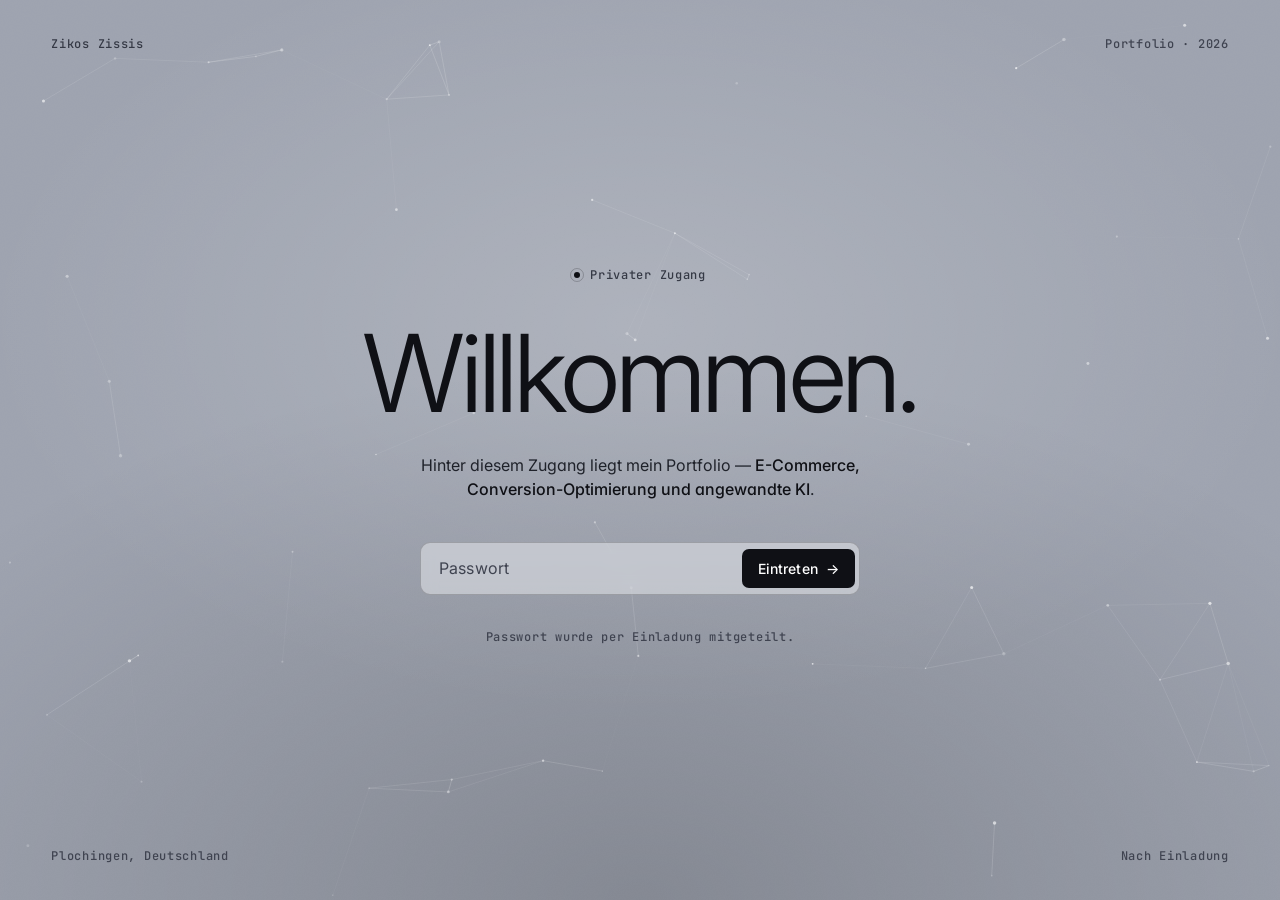
==== commit 9e0937be: "Trust-Layer: Klaviyo Deliverability Certificate ergänzt (3/3) Specialty-Cert nach Practitioner einso" ====
--- a/portfolio.html
+++ b/portfolio.html
@@ -136,7 +136,7 @@
               <span class="certs-strip__logo certs-strip__logo--klaviyo" aria-hidden="true">
                 <svg xmlns="http://www.w3.org/2000/svg" viewBox="0 0 581 172"><path fill="currentColor" d="M329.918 34.367a11.85 11.85 0 0 0 8.284-3.315 11.69 11.69 0 0 0 3.576-8.129 11.87 11.87 0 0 0-3.512-8.29 12.03 12.03 0 0 0-8.348-3.488 11.85 11.85 0 0 0-8.185 3.551 11.69 11.69 0 0 0-3.338 8.227 11.5 11.5 0 0 0 3.403 8.065 11.66 11.66 0 0 0 8.12 3.38M410.509 45.371h28.604v2.254a15.3 15.3 0 0 0-4.538 1.558c-2.615 1.215-7.845 7.104-11.86 16.973-6.799 17.148-13.943 37.404-21.442 60.618l-2.792 8.803c-1.223 3.979-2.269 6.576-2.792 8.143s-1.224 3.979-2.438 6.919a38.6 38.6 0 0 1-2.659 6.409c-1.401 2.597-4.016 7.923-6.107 9.525-3.316 2.773-8.2 5.889-14.298 5.37-11.86 0-20.751-8.803-20.928-19.217 0-7.105 4.538-11.779 11.337-11.779 4.884 0 9.236 2.641 9.236 8.134 0 3.988-4.006 8.143-4.006 10.221 0 5.369 3.138 7.922 9.245 7.922 4.875 0 8.864-3.116 11.851-9.349 4.016-7.104 4.361-14.894 1.046-23.557l-25.103-65.98c-5.761-15.237-10.122-20.246-15.521-20.783V45.3h39.578v2.253c-4.707.52-7.144 3.293-7.144 8.31 0 3.636 1.391 9.182 4.006 16.286l4.707 12.81c5.407 13.855 9.75 25.977 12.037 33.601 5.053-15.758 9.751-29.614 14.298-41.736 3.315-9.006 4.884-15.414 4.884-19.226 0-6.752-3.661-9.868-9.245-9.868zM135.158 129.714c-5.052-.88-9.413-5.37-9.413-14.895V0L96.972 6.233v2.43c4.884-.52 9.75 3.802 9.75 12.984v93.172c0 9.006-4.884 14.2-9.75 14.895q-.687.12-1.383.167a15.4 15.4 0 0 1-7.268-1.276c-3.865-1.673-7.091-4.657-9.821-9.111L65.203 98.366a24.44 24.44 0 0 0-11.884-9.785 24.64 24.64 0 0 0-15.418-.779L52.9 71.35c11.328-12.465 21.797-20.432 31.733-23.724V45.37H51.642v2.254c8.545 3.292 8.021 10.564-1.773 22.008l-21.096 24.41V0L0 6.233v2.43c4.884 0 9.75 4.841 9.75 13.327v92.829c0 10.221-4.706 14.2-9.75 14.895v2.254h38.222v-2.254c-6.276-.88-9.414-5.713-9.414-14.895v-17.14l8.19-9.005 19.838 32.378c4.707 7.799 9.068 10.916 16.044 10.916h66.391v-1.761s-1.897-.132-4.113-.493M214.368 118.763V80.029c-.382-25.326-11.072-36.858-35.554-36.858a34.97 34.97 0 0 0-21.619 7.27c-6.453 4.851-9.591 10.397-9.591 16.806 0 6.233 3.484 10.907 9.236 10.907 6.108 0 10.469-3.46 10.469-8.31 0-3.636-2.447-8.662-2.447-12.122 0-6.241 4.716-11.611 12.906-11.611 10.469 0 17.959 7.8 17.959 25.115v10.388l-8.714 2.077c-4.538.88-8.367 1.761-11.337 2.641s-6.798 2.078-11.337 3.803c-9.068 3.469-13.943 6.761-18.135 12.994a18.1 18.1 0 0 0-3.138 10.22c0 14.367 10.113 20.952 24.243 20.952 11.159 0 23.046-5.89 28.418-16.973.077 3.496.92 6.933 2.473 10.071 5.912 11.884 25.493 4.859 25.493 4.859v-2.253c-8.572 1.329-9.281-8.795-9.325-11.242m-18.615-11.99c0 5.713-2.092 10.388-6.275 13.68-4.007 3.293-8.191 5.027-12.552 5.027-8.545 0-14.129-5.546-14.129-15.767 0-4.841 2.659-9.349 4.884-11.945a21.3 21.3 0 0 1 6.107-4.332c2.961-1.558 4.432-2.359 6.453-3.292l7.978-2.94c4.006-1.558 6.444-2.421 7.49-2.94zM581 45.371h-67.818V0H581l-14.236 22.686zM443.147 120.946a45.33 45.33 0 0 1-12.933-32.263 44.5 44.5 0 0 1 3.224-17.337 44.8 44.8 0 0 1 9.709-14.76c8.554-9.014 19.031-13.53 31.263-13.53 12.046 0 22.533 4.516 31.086 13.53a44.2 44.2 0 0 1 9.845 14.722 44 44 0 0 1 3.256 17.375 44.6 44.6 0 0 1-3.276 17.443 44.9 44.9 0 0 1-9.825 14.82c-8.553 8.803-19.04 13.355-31.086 13.355-12.232 0-22.709-4.508-31.263-13.355m46.979-62.916c-3.448-6.699-7.978-10.625-13.296-11.682-10.787-2.156-20.325 8.856-23.879 26.366a82.6 82.6 0 0 0-1.091 23.847 65.8 65.8 0 0 0 6.577 22.889c3.457 6.708 7.978 10.625 13.296 11.681 10.788 2.157 20.6-9.322 24.181-27.008 2.97-14.78 1.463-32.782-5.832-46.102z"/><path fill="currentColor" d="M340.032 114.819V45.371h-61.383v2.087c8.199 1.215 12.099 7.36 8.377 17.324-19.182 51.78-17.959 49.456-19.182 53.611-1.223-3.988-4.016-13.785-8.545-26.075-4.53-12.289-7.499-20.44-8.722-24.076-4.707-14.376-3.138-19.746 4.538-20.608V45.38h-39.764v2.254c5.93 1.215 11.16 7.966 15.521 20.088l6.107 15.758c6.71 17.025 14.591 40.494 17.223 48.497h13.216c4.255-12.325 21.327-61.508 23.614-66.508 2.464-5.696 5.256-10.01 8.377-12.994a15.54 15.54 0 0 1 5.378-3.722 15.64 15.64 0 0 1 6.446-1.19s9.582 0 9.582 9.182v58.074c0 9.684-4.707 14.2-9.591 14.895v2.254h38.018v-2.254c-5.026-.695-9.21-5.194-9.21-14.895"/></svg>
               </span>
-              <span class="certs-strip__count mono"><span data-cert-count>2</span> Zertifikate</span>
+              <span class="certs-strip__count mono"><span data-cert-count>3</span> Zertifikate</span>
             </button>
           </li>
 
@@ -440,6 +440,49 @@
             </footer>
           </li>
 
+          <li class="cert">
+            <header class="cert__head">
+              <span class="cert__eyebrow mono">SPECIALTY &middot; DELIVERABILITY</span>
+              <h3 class="cert__name">Klaviyo Deliverability Certificate</h3>
+              <span class="cert__verified" title="Beim Aussteller verifizierbar">
+                <svg viewBox="0 0 16 16" width="13" height="13" aria-hidden="true"><circle cx="8" cy="8" r="7.2" fill="#1F7A3A"/><path d="M4.6 8.2 L7 10.4 L11.4 6" fill="none" stroke="#fff" stroke-width="1.7" stroke-linecap="round" stroke-linejoin="round"/></svg>
+                <span>Verifiziert</span>
+              </span>
+            </header>
+
+            <p class="cert__desc">Email-Zustellbarkeit entscheidet, ob eine Nachricht beim Abonnenten ankommt &mdash; ein zentraler Hebel f&uuml;r jede B2B- und B2C-Email-Strategie. Das Zertifikat deckt Sender-Reputation, Inbox-Placement und Performance-Steuerung in Klaviyo ab.</p>
+
+            <div class="cert__skills">
+              <span class="cert__skills-label mono">Skills &amp; Knowledge</span>
+              <ul class="cert__chips" role="list">
+                <li>Email deliverability</li>
+                <li>Performance analysis</li>
+                <li>Klaviyo</li>
+              </ul>
+            </div>
+
+            <footer class="cert__foot">
+              <dl class="cert__dates mono">
+                <div class="cert__date">
+                  <dt>Ausgestellt</dt>
+                  <dd><time datetime="2026-05-08">08.05.2026</time></dd>
+                </div>
+                <div class="cert__date">
+                  <dt>G&uuml;ltig bis</dt>
+                  <dd><time datetime="2028-05-08">08.05.2028</time></dd>
+                </div>
+                <div class="cert__date">
+                  <dt>Credential-ID</dt>
+                  <dd>181895661</dd>
+                </div>
+              </dl>
+              <a class="cert__verify" href="https://credential.klaviyo.com/b9e48a32-cd61-4d2d-83c7-caaa3ddf6451" target="_blank" rel="noopener">
+                <span>Auf Klaviyo verifizieren</span>
+                <span aria-hidden="true">&#8599;</span>
+              </a>
+            </footer>
+          </li>
+
         </ol>
       </div>
     </div>
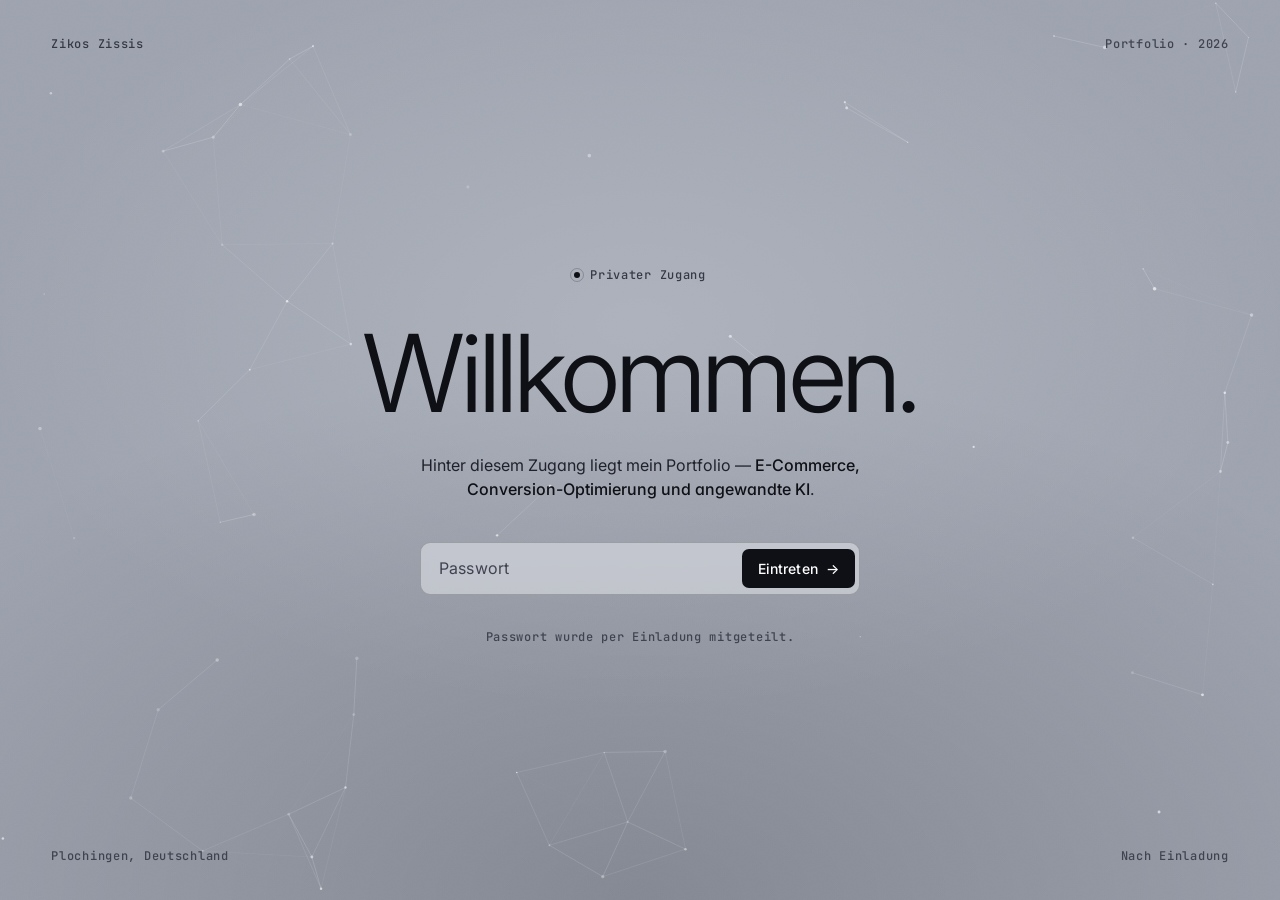
==== commit cbc1caea: "Trust-Layer: einheitliche Level-Nummerierung 01/02/03 Eyebrows vereinheitlicht (LEVEL 0X · BEZEICHNU" ====
--- a/portfolio.html
+++ b/portfolio.html
@@ -339,57 +339,7 @@
 
           <li class="cert">
             <header class="cert__head">
-              <span class="cert__eyebrow mono">STRATEGIST &middot; LEVEL 02</span>
-              <h3 class="cert__name">Klaviyo Strategist Certificate</h3>
-              <span class="cert__verified" title="Beim Aussteller verifizierbar">
-                <svg viewBox="0 0 16 16" width="13" height="13" aria-hidden="true"><circle cx="8" cy="8" r="7.2" fill="#1F7A3A"/><path d="M4.6 8.2 L7 10.4 L11.4 6" fill="none" stroke="#fff" stroke-width="1.7" stroke-linecap="round" stroke-linejoin="round"/></svg>
-                <span>Verifiziert</span>
-              </span>
-            </header>
-
-            <p class="cert__desc">Aufbauend auf dem Practitioner-Level: Entwicklung omnichannel-orientierter Marketing-Strategien mit der vollen Klaviyo-Plattform &mdash; inkl. fortgeschrittener Tools und Taktiken f&uuml;r Segmentierung, Lifecycle-Automation und Performance-Steuerung.</p>
-
-            <div class="cert__skills">
-              <span class="cert__skills-label mono">Skills &amp; Knowledge</span>
-              <ul class="cert__chips" role="list">
-                <li>Omnichannel strategy</li>
-                <li>Advanced segmentation</li>
-                <li>Lifecycle automation</li>
-                <li>Personalization</li>
-                <li>Campaign strategy</li>
-                <li>Email marketing</li>
-                <li>SMS marketing</li>
-                <li>Performance analysis</li>
-                <li>Owned marketing</li>
-                <li>Klaviyo platform</li>
-              </ul>
-            </div>
-
-            <footer class="cert__foot">
-              <dl class="cert__dates mono">
-                <div class="cert__date">
-                  <dt>Ausgestellt</dt>
-                  <dd><time datetime="2026-05-08">08.05.2026</time></dd>
-                </div>
-                <div class="cert__date">
-                  <dt>G&uuml;ltig bis</dt>
-                  <dd><time datetime="2028-05-08">08.05.2028</time></dd>
-                </div>
-                <div class="cert__date">
-                  <dt>Credential-ID</dt>
-                  <dd>181894800</dd>
-                </div>
-              </dl>
-              <a class="cert__verify" href="https://credential.klaviyo.com/1e6f1efa-f62a-4837-83dd-b4301c00335d" target="_blank" rel="noopener">
-                <span>Auf Klaviyo verifizieren</span>
-                <span aria-hidden="true">&#8599;</span>
-              </a>
-            </footer>
-          </li>
-
-          <li class="cert">
-            <header class="cert__head">
-              <span class="cert__eyebrow mono">PRACTITIONER &middot; LEVEL 01</span>
+              <span class="cert__eyebrow mono">LEVEL 01 &middot; PRACTITIONER</span>
               <h3 class="cert__name">Klaviyo Practitioner Certificate</h3>
               <span class="cert__verified" title="Beim Aussteller verifizierbar">
                 <svg viewBox="0 0 16 16" width="13" height="13" aria-hidden="true"><circle cx="8" cy="8" r="7.2" fill="#1F7A3A"/><path d="M4.6 8.2 L7 10.4 L11.4 6" fill="none" stroke="#fff" stroke-width="1.7" stroke-linecap="round" stroke-linejoin="round"/></svg>
@@ -442,7 +392,57 @@
 
           <li class="cert">
             <header class="cert__head">
-              <span class="cert__eyebrow mono">SPECIALTY &middot; DELIVERABILITY</span>
+              <span class="cert__eyebrow mono">LEVEL 02 &middot; STRATEGIST</span>
+              <h3 class="cert__name">Klaviyo Strategist Certificate</h3>
+              <span class="cert__verified" title="Beim Aussteller verifizierbar">
+                <svg viewBox="0 0 16 16" width="13" height="13" aria-hidden="true"><circle cx="8" cy="8" r="7.2" fill="#1F7A3A"/><path d="M4.6 8.2 L7 10.4 L11.4 6" fill="none" stroke="#fff" stroke-width="1.7" stroke-linecap="round" stroke-linejoin="round"/></svg>
+                <span>Verifiziert</span>
+              </span>
+            </header>
+
+            <p class="cert__desc">Aufbauend auf dem Practitioner-Level: Entwicklung omnichannel-orientierter Marketing-Strategien mit der vollen Klaviyo-Plattform &mdash; inkl. fortgeschrittener Tools und Taktiken f&uuml;r Segmentierung, Lifecycle-Automation und Performance-Steuerung.</p>
+
+            <div class="cert__skills">
+              <span class="cert__skills-label mono">Skills &amp; Knowledge</span>
+              <ul class="cert__chips" role="list">
+                <li>Omnichannel strategy</li>
+                <li>Advanced segmentation</li>
+                <li>Lifecycle automation</li>
+                <li>Personalization</li>
+                <li>Campaign strategy</li>
+                <li>Email marketing</li>
+                <li>SMS marketing</li>
+                <li>Performance analysis</li>
+                <li>Owned marketing</li>
+                <li>Klaviyo platform</li>
+              </ul>
+            </div>
+
+            <footer class="cert__foot">
+              <dl class="cert__dates mono">
+                <div class="cert__date">
+                  <dt>Ausgestellt</dt>
+                  <dd><time datetime="2026-05-08">08.05.2026</time></dd>
+                </div>
+                <div class="cert__date">
+                  <dt>G&uuml;ltig bis</dt>
+                  <dd><time datetime="2028-05-08">08.05.2028</time></dd>
+                </div>
+                <div class="cert__date">
+                  <dt>Credential-ID</dt>
+                  <dd>181894800</dd>
+                </div>
+              </dl>
+              <a class="cert__verify" href="https://credential.klaviyo.com/1e6f1efa-f62a-4837-83dd-b4301c00335d" target="_blank" rel="noopener">
+                <span>Auf Klaviyo verifizieren</span>
+                <span aria-hidden="true">&#8599;</span>
+              </a>
+            </footer>
+          </li>
+
+          <li class="cert">
+            <header class="cert__head">
+              <span class="cert__eyebrow mono">LEVEL 03 &middot; DELIVERABILITY</span>
               <h3 class="cert__name">Klaviyo Deliverability Certificate</h3>
               <span class="cert__verified" title="Beim Aussteller verifizierbar">
                 <svg viewBox="0 0 16 16" width="13" height="13" aria-hidden="true"><circle cx="8" cy="8" r="7.2" fill="#1F7A3A"/><path d="M4.6 8.2 L7 10.4 L11.4 6" fill="none" stroke="#fff" stroke-width="1.7" stroke-linecap="round" stroke-linejoin="round"/></svg>
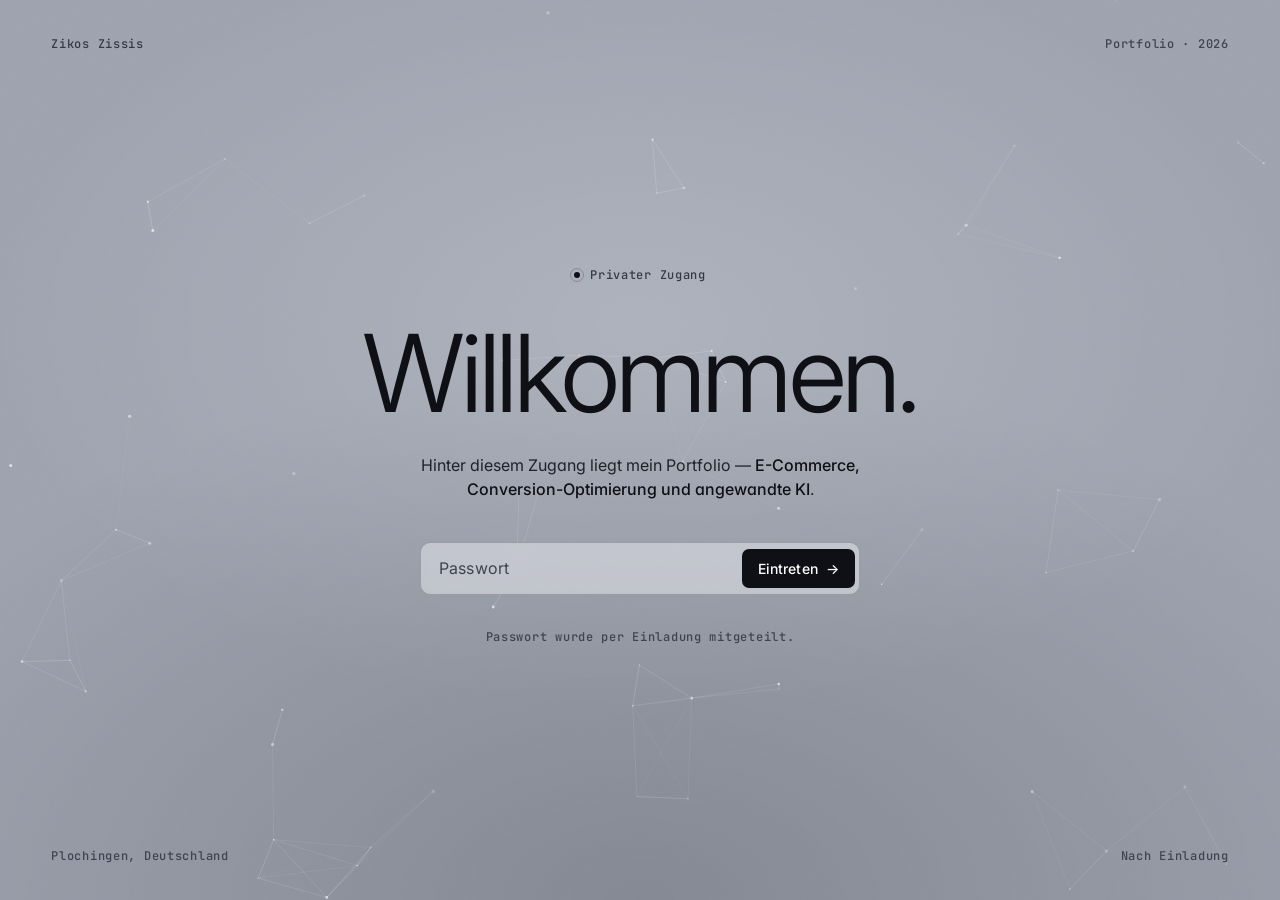
==== commit 8d38f1f6: "Trust-Layer: Datums-Granularität auf Jahr reduziert, Gültigkeit entfernt Drei Issued-Daten am gleich" ====
--- a/portfolio.html
+++ b/portfolio.html
@@ -372,11 +372,7 @@
               <dl class="cert__dates mono">
                 <div class="cert__date">
                   <dt>Ausgestellt</dt>
-                  <dd><time datetime="2026-05-08">08.05.2026</time></dd>
-                </div>
-                <div class="cert__date">
-                  <dt>G&uuml;ltig bis</dt>
-                  <dd><time datetime="2028-05-08">08.05.2028</time></dd>
+                  <dd><time datetime="2026">2026</time></dd>
                 </div>
                 <div class="cert__date">
                   <dt>Credential-ID</dt>
@@ -422,11 +418,7 @@
               <dl class="cert__dates mono">
                 <div class="cert__date">
                   <dt>Ausgestellt</dt>
-                  <dd><time datetime="2026-05-08">08.05.2026</time></dd>
-                </div>
-                <div class="cert__date">
-                  <dt>G&uuml;ltig bis</dt>
-                  <dd><time datetime="2028-05-08">08.05.2028</time></dd>
+                  <dd><time datetime="2026">2026</time></dd>
                 </div>
                 <div class="cert__date">
                   <dt>Credential-ID</dt>
@@ -465,11 +457,7 @@
               <dl class="cert__dates mono">
                 <div class="cert__date">
                   <dt>Ausgestellt</dt>
-                  <dd><time datetime="2026-05-08">08.05.2026</time></dd>
-                </div>
-                <div class="cert__date">
-                  <dt>G&uuml;ltig bis</dt>
-                  <dd><time datetime="2028-05-08">08.05.2028</time></dd>
+                  <dd><time datetime="2026">2026</time></dd>
                 </div>
                 <div class="cert__date">
                   <dt>Credential-ID</dt>
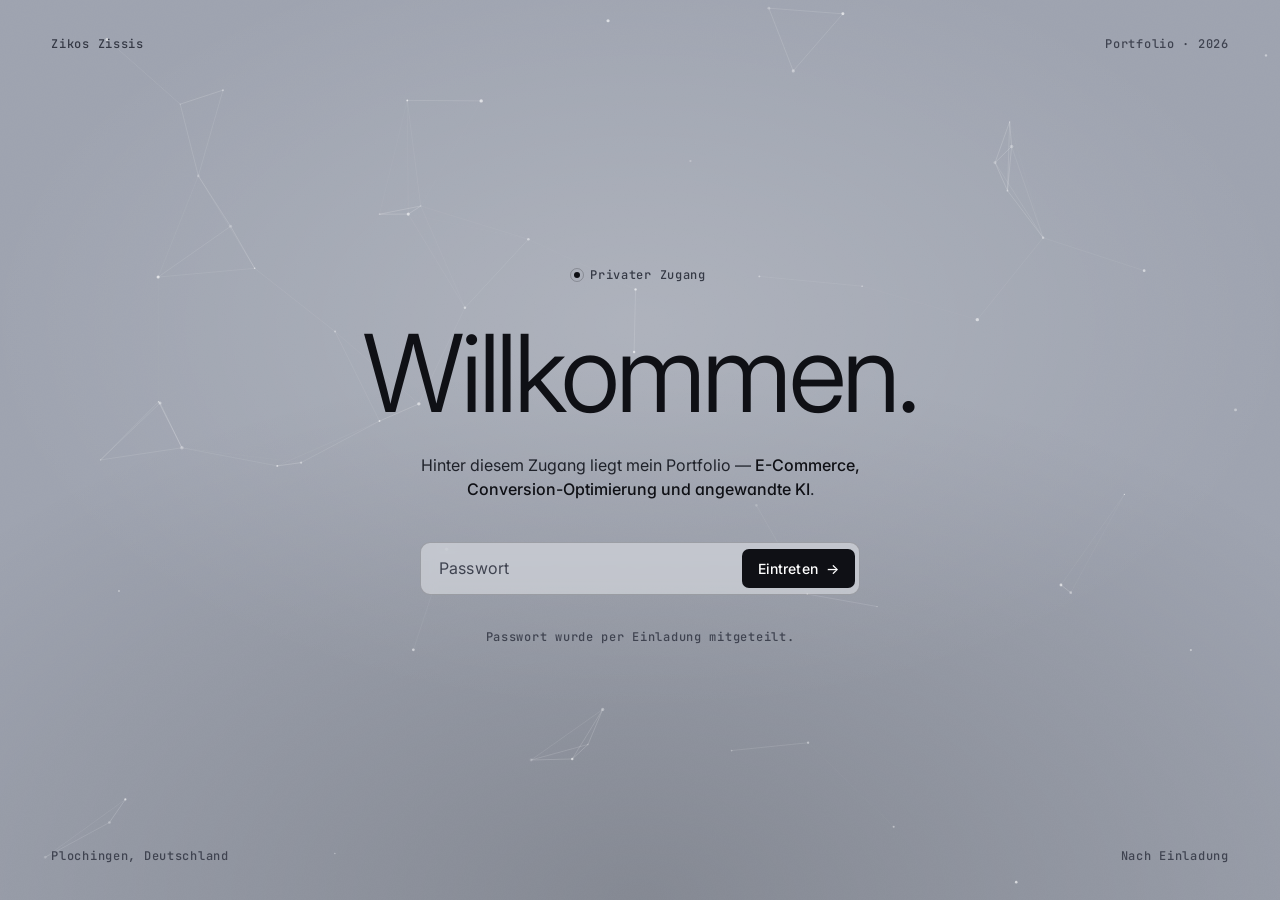
==== commit 11ce1745: "Trust-Layer: Digital Marketing Certificate als LEVEL 04 ergänzt Klaviyo Academy · AIDA-Funnel-Framew" ====
--- a/portfolio.html
+++ b/portfolio.html
@@ -136,7 +136,7 @@
               <span class="certs-strip__logo certs-strip__logo--klaviyo" aria-hidden="true">
                 <svg xmlns="http://www.w3.org/2000/svg" viewBox="0 0 581 172"><path fill="currentColor" d="M329.918 34.367a11.85 11.85 0 0 0 8.284-3.315 11.69 11.69 0 0 0 3.576-8.129 11.87 11.87 0 0 0-3.512-8.29 12.03 12.03 0 0 0-8.348-3.488 11.85 11.85 0 0 0-8.185 3.551 11.69 11.69 0 0 0-3.338 8.227 11.5 11.5 0 0 0 3.403 8.065 11.66 11.66 0 0 0 8.12 3.38M410.509 45.371h28.604v2.254a15.3 15.3 0 0 0-4.538 1.558c-2.615 1.215-7.845 7.104-11.86 16.973-6.799 17.148-13.943 37.404-21.442 60.618l-2.792 8.803c-1.223 3.979-2.269 6.576-2.792 8.143s-1.224 3.979-2.438 6.919a38.6 38.6 0 0 1-2.659 6.409c-1.401 2.597-4.016 7.923-6.107 9.525-3.316 2.773-8.2 5.889-14.298 5.37-11.86 0-20.751-8.803-20.928-19.217 0-7.105 4.538-11.779 11.337-11.779 4.884 0 9.236 2.641 9.236 8.134 0 3.988-4.006 8.143-4.006 10.221 0 5.369 3.138 7.922 9.245 7.922 4.875 0 8.864-3.116 11.851-9.349 4.016-7.104 4.361-14.894 1.046-23.557l-25.103-65.98c-5.761-15.237-10.122-20.246-15.521-20.783V45.3h39.578v2.253c-4.707.52-7.144 3.293-7.144 8.31 0 3.636 1.391 9.182 4.006 16.286l4.707 12.81c5.407 13.855 9.75 25.977 12.037 33.601 5.053-15.758 9.751-29.614 14.298-41.736 3.315-9.006 4.884-15.414 4.884-19.226 0-6.752-3.661-9.868-9.245-9.868zM135.158 129.714c-5.052-.88-9.413-5.37-9.413-14.895V0L96.972 6.233v2.43c4.884-.52 9.75 3.802 9.75 12.984v93.172c0 9.006-4.884 14.2-9.75 14.895q-.687.12-1.383.167a15.4 15.4 0 0 1-7.268-1.276c-3.865-1.673-7.091-4.657-9.821-9.111L65.203 98.366a24.44 24.44 0 0 0-11.884-9.785 24.64 24.64 0 0 0-15.418-.779L52.9 71.35c11.328-12.465 21.797-20.432 31.733-23.724V45.37H51.642v2.254c8.545 3.292 8.021 10.564-1.773 22.008l-21.096 24.41V0L0 6.233v2.43c4.884 0 9.75 4.841 9.75 13.327v92.829c0 10.221-4.706 14.2-9.75 14.895v2.254h38.222v-2.254c-6.276-.88-9.414-5.713-9.414-14.895v-17.14l8.19-9.005 19.838 32.378c4.707 7.799 9.068 10.916 16.044 10.916h66.391v-1.761s-1.897-.132-4.113-.493M214.368 118.763V80.029c-.382-25.326-11.072-36.858-35.554-36.858a34.97 34.97 0 0 0-21.619 7.27c-6.453 4.851-9.591 10.397-9.591 16.806 0 6.233 3.484 10.907 9.236 10.907 6.108 0 10.469-3.46 10.469-8.31 0-3.636-2.447-8.662-2.447-12.122 0-6.241 4.716-11.611 12.906-11.611 10.469 0 17.959 7.8 17.959 25.115v10.388l-8.714 2.077c-4.538.88-8.367 1.761-11.337 2.641s-6.798 2.078-11.337 3.803c-9.068 3.469-13.943 6.761-18.135 12.994a18.1 18.1 0 0 0-3.138 10.22c0 14.367 10.113 20.952 24.243 20.952 11.159 0 23.046-5.89 28.418-16.973.077 3.496.92 6.933 2.473 10.071 5.912 11.884 25.493 4.859 25.493 4.859v-2.253c-8.572 1.329-9.281-8.795-9.325-11.242m-18.615-11.99c0 5.713-2.092 10.388-6.275 13.68-4.007 3.293-8.191 5.027-12.552 5.027-8.545 0-14.129-5.546-14.129-15.767 0-4.841 2.659-9.349 4.884-11.945a21.3 21.3 0 0 1 6.107-4.332c2.961-1.558 4.432-2.359 6.453-3.292l7.978-2.94c4.006-1.558 6.444-2.421 7.49-2.94zM581 45.371h-67.818V0H581l-14.236 22.686zM443.147 120.946a45.33 45.33 0 0 1-12.933-32.263 44.5 44.5 0 0 1 3.224-17.337 44.8 44.8 0 0 1 9.709-14.76c8.554-9.014 19.031-13.53 31.263-13.53 12.046 0 22.533 4.516 31.086 13.53a44.2 44.2 0 0 1 9.845 14.722 44 44 0 0 1 3.256 17.375 44.6 44.6 0 0 1-3.276 17.443 44.9 44.9 0 0 1-9.825 14.82c-8.553 8.803-19.04 13.355-31.086 13.355-12.232 0-22.709-4.508-31.263-13.355m46.979-62.916c-3.448-6.699-7.978-10.625-13.296-11.682-10.787-2.156-20.325 8.856-23.879 26.366a82.6 82.6 0 0 0-1.091 23.847 65.8 65.8 0 0 0 6.577 22.889c3.457 6.708 7.978 10.625 13.296 11.681 10.788 2.157 20.6-9.322 24.181-27.008 2.97-14.78 1.463-32.782-5.832-46.102z"/><path fill="currentColor" d="M340.032 114.819V45.371h-61.383v2.087c8.199 1.215 12.099 7.36 8.377 17.324-19.182 51.78-17.959 49.456-19.182 53.611-1.223-3.988-4.016-13.785-8.545-26.075-4.53-12.289-7.499-20.44-8.722-24.076-4.707-14.376-3.138-19.746 4.538-20.608V45.38h-39.764v2.254c5.93 1.215 11.16 7.966 15.521 20.088l6.107 15.758c6.71 17.025 14.591 40.494 17.223 48.497h13.216c4.255-12.325 21.327-61.508 23.614-66.508 2.464-5.696 5.256-10.01 8.377-12.994a15.54 15.54 0 0 1 5.378-3.722 15.64 15.64 0 0 1 6.446-1.19s9.582 0 9.582 9.182v58.074c0 9.684-4.707 14.2-9.591 14.895v2.254h38.018v-2.254c-5.026-.695-9.21-5.194-9.21-14.895"/></svg>
               </span>
-              <span class="certs-strip__count mono"><span data-cert-count>3</span> Zertifikate</span>
+              <span class="certs-strip__count mono"><span data-cert-count>4</span> Zertifikate</span>
             </button>
           </li>
 
@@ -465,6 +465,47 @@
                 </div>
               </dl>
               <a class="cert__verify" href="https://credential.klaviyo.com/b9e48a32-cd61-4d2d-83c7-caaa3ddf6451" target="_blank" rel="noopener">
+                <span>Auf Klaviyo verifizieren</span>
+                <span aria-hidden="true">&#8599;</span>
+              </a>
+            </footer>
+          </li>
+
+          <li class="cert">
+            <header class="cert__head">
+              <span class="cert__eyebrow mono">LEVEL 04 &middot; DIGITAL MARKETING</span>
+              <h3 class="cert__name">Digital Marketing Certificate</h3>
+              <span class="cert__verified" title="Beim Aussteller verifizierbar">
+                <svg viewBox="0 0 16 16" width="13" height="13" aria-hidden="true"><circle cx="8" cy="8" r="7.2" fill="#1F7A3A"/><path d="M4.6 8.2 L7 10.4 L11.4 6" fill="none" stroke="#fff" stroke-width="1.7" stroke-linecap="round" stroke-linejoin="round"/></svg>
+                <span>Verifiziert</span>
+              </span>
+            </header>
+
+            <p class="cert__desc">Anwendung des AIDA-Funnel-Frameworks: wie Marketing-Prinzipien und -Taktiken einen Kunden vom ersten Markenkontakt bis zur Loyalit&auml;t f&uuml;hren &mdash; mit Fokus auf Persona-Mapping, Acquisition, Conversion und Retention.</p>
+
+            <div class="cert__skills">
+              <span class="cert__skills-label mono">Skills &amp; Knowledge</span>
+              <ul class="cert__chips" role="list">
+                <li>Digital marketing strategy</li>
+                <li>Customer persona mapping</li>
+                <li>Customer acquisition strategy</li>
+                <li>Customer conversion strategy</li>
+                <li>Customer retention strategy</li>
+              </ul>
+            </div>
+
+            <footer class="cert__foot">
+              <dl class="cert__dates mono">
+                <div class="cert__date">
+                  <dt>Ausgestellt</dt>
+                  <dd><time datetime="2026">2026</time></dd>
+                </div>
+                <div class="cert__date">
+                  <dt>Credential-ID</dt>
+                  <dd>181897158</dd>
+                </div>
+              </dl>
+              <a class="cert__verify" href="https://credential.klaviyo.com/8ba7f690-d9cf-45ae-97cb-2097c45cc814" target="_blank" rel="noopener">
                 <span>Auf Klaviyo verifizieren</span>
                 <span aria-hidden="true">&#8599;</span>
               </a>
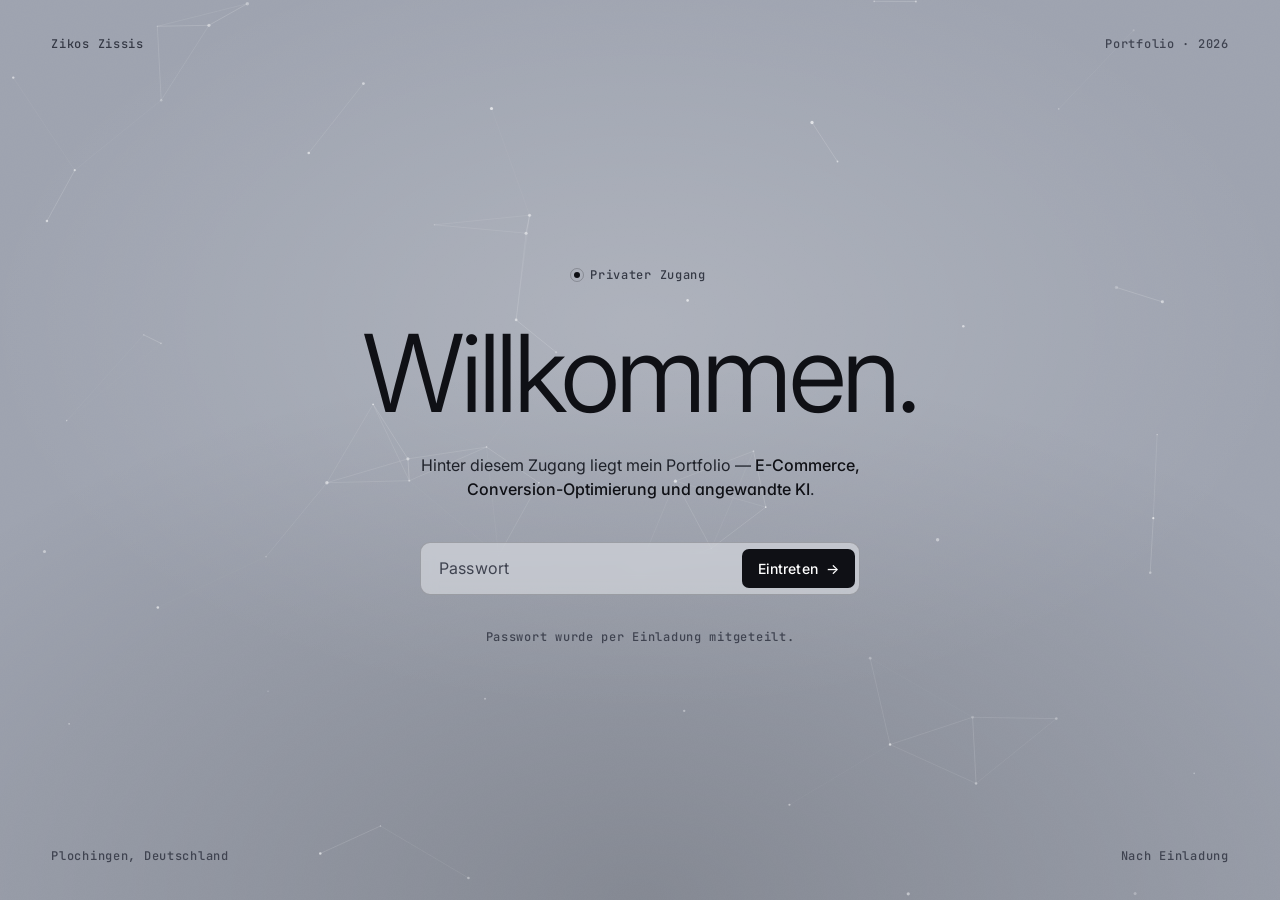
==== commit 3887efa8: "Trust-Layer: Klaviyo Developer Certificate als LEVEL 05 ergänzt Technisches Cert (REST-API, Webhooks" ====
--- a/portfolio.html
+++ b/portfolio.html
@@ -136,7 +136,7 @@
               <span class="certs-strip__logo certs-strip__logo--klaviyo" aria-hidden="true">
                 <svg xmlns="http://www.w3.org/2000/svg" viewBox="0 0 581 172"><path fill="currentColor" d="M329.918 34.367a11.85 11.85 0 0 0 8.284-3.315 11.69 11.69 0 0 0 3.576-8.129 11.87 11.87 0 0 0-3.512-8.29 12.03 12.03 0 0 0-8.348-3.488 11.85 11.85 0 0 0-8.185 3.551 11.69 11.69 0 0 0-3.338 8.227 11.5 11.5 0 0 0 3.403 8.065 11.66 11.66 0 0 0 8.12 3.38M410.509 45.371h28.604v2.254a15.3 15.3 0 0 0-4.538 1.558c-2.615 1.215-7.845 7.104-11.86 16.973-6.799 17.148-13.943 37.404-21.442 60.618l-2.792 8.803c-1.223 3.979-2.269 6.576-2.792 8.143s-1.224 3.979-2.438 6.919a38.6 38.6 0 0 1-2.659 6.409c-1.401 2.597-4.016 7.923-6.107 9.525-3.316 2.773-8.2 5.889-14.298 5.37-11.86 0-20.751-8.803-20.928-19.217 0-7.105 4.538-11.779 11.337-11.779 4.884 0 9.236 2.641 9.236 8.134 0 3.988-4.006 8.143-4.006 10.221 0 5.369 3.138 7.922 9.245 7.922 4.875 0 8.864-3.116 11.851-9.349 4.016-7.104 4.361-14.894 1.046-23.557l-25.103-65.98c-5.761-15.237-10.122-20.246-15.521-20.783V45.3h39.578v2.253c-4.707.52-7.144 3.293-7.144 8.31 0 3.636 1.391 9.182 4.006 16.286l4.707 12.81c5.407 13.855 9.75 25.977 12.037 33.601 5.053-15.758 9.751-29.614 14.298-41.736 3.315-9.006 4.884-15.414 4.884-19.226 0-6.752-3.661-9.868-9.245-9.868zM135.158 129.714c-5.052-.88-9.413-5.37-9.413-14.895V0L96.972 6.233v2.43c4.884-.52 9.75 3.802 9.75 12.984v93.172c0 9.006-4.884 14.2-9.75 14.895q-.687.12-1.383.167a15.4 15.4 0 0 1-7.268-1.276c-3.865-1.673-7.091-4.657-9.821-9.111L65.203 98.366a24.44 24.44 0 0 0-11.884-9.785 24.64 24.64 0 0 0-15.418-.779L52.9 71.35c11.328-12.465 21.797-20.432 31.733-23.724V45.37H51.642v2.254c8.545 3.292 8.021 10.564-1.773 22.008l-21.096 24.41V0L0 6.233v2.43c4.884 0 9.75 4.841 9.75 13.327v92.829c0 10.221-4.706 14.2-9.75 14.895v2.254h38.222v-2.254c-6.276-.88-9.414-5.713-9.414-14.895v-17.14l8.19-9.005 19.838 32.378c4.707 7.799 9.068 10.916 16.044 10.916h66.391v-1.761s-1.897-.132-4.113-.493M214.368 118.763V80.029c-.382-25.326-11.072-36.858-35.554-36.858a34.97 34.97 0 0 0-21.619 7.27c-6.453 4.851-9.591 10.397-9.591 16.806 0 6.233 3.484 10.907 9.236 10.907 6.108 0 10.469-3.46 10.469-8.31 0-3.636-2.447-8.662-2.447-12.122 0-6.241 4.716-11.611 12.906-11.611 10.469 0 17.959 7.8 17.959 25.115v10.388l-8.714 2.077c-4.538.88-8.367 1.761-11.337 2.641s-6.798 2.078-11.337 3.803c-9.068 3.469-13.943 6.761-18.135 12.994a18.1 18.1 0 0 0-3.138 10.22c0 14.367 10.113 20.952 24.243 20.952 11.159 0 23.046-5.89 28.418-16.973.077 3.496.92 6.933 2.473 10.071 5.912 11.884 25.493 4.859 25.493 4.859v-2.253c-8.572 1.329-9.281-8.795-9.325-11.242m-18.615-11.99c0 5.713-2.092 10.388-6.275 13.68-4.007 3.293-8.191 5.027-12.552 5.027-8.545 0-14.129-5.546-14.129-15.767 0-4.841 2.659-9.349 4.884-11.945a21.3 21.3 0 0 1 6.107-4.332c2.961-1.558 4.432-2.359 6.453-3.292l7.978-2.94c4.006-1.558 6.444-2.421 7.49-2.94zM581 45.371h-67.818V0H581l-14.236 22.686zM443.147 120.946a45.33 45.33 0 0 1-12.933-32.263 44.5 44.5 0 0 1 3.224-17.337 44.8 44.8 0 0 1 9.709-14.76c8.554-9.014 19.031-13.53 31.263-13.53 12.046 0 22.533 4.516 31.086 13.53a44.2 44.2 0 0 1 9.845 14.722 44 44 0 0 1 3.256 17.375 44.6 44.6 0 0 1-3.276 17.443 44.9 44.9 0 0 1-9.825 14.82c-8.553 8.803-19.04 13.355-31.086 13.355-12.232 0-22.709-4.508-31.263-13.355m46.979-62.916c-3.448-6.699-7.978-10.625-13.296-11.682-10.787-2.156-20.325 8.856-23.879 26.366a82.6 82.6 0 0 0-1.091 23.847 65.8 65.8 0 0 0 6.577 22.889c3.457 6.708 7.978 10.625 13.296 11.681 10.788 2.157 20.6-9.322 24.181-27.008 2.97-14.78 1.463-32.782-5.832-46.102z"/><path fill="currentColor" d="M340.032 114.819V45.371h-61.383v2.087c8.199 1.215 12.099 7.36 8.377 17.324-19.182 51.78-17.959 49.456-19.182 53.611-1.223-3.988-4.016-13.785-8.545-26.075-4.53-12.289-7.499-20.44-8.722-24.076-4.707-14.376-3.138-19.746 4.538-20.608V45.38h-39.764v2.254c5.93 1.215 11.16 7.966 15.521 20.088l6.107 15.758c6.71 17.025 14.591 40.494 17.223 48.497h13.216c4.255-12.325 21.327-61.508 23.614-66.508 2.464-5.696 5.256-10.01 8.377-12.994a15.54 15.54 0 0 1 5.378-3.722 15.64 15.64 0 0 1 6.446-1.19s9.582 0 9.582 9.182v58.074c0 9.684-4.707 14.2-9.591 14.895v2.254h38.018v-2.254c-5.026-.695-9.21-5.194-9.21-14.895"/></svg>
               </span>
-              <span class="certs-strip__count mono"><span data-cert-count>4</span> Zertifikate</span>
+              <span class="certs-strip__count mono"><span data-cert-count>5</span> Zertifikate</span>
             </button>
           </li>
 
@@ -506,6 +506,46 @@
                 </div>
               </dl>
               <a class="cert__verify" href="https://credential.klaviyo.com/8ba7f690-d9cf-45ae-97cb-2097c45cc814" target="_blank" rel="noopener">
+                <span>Auf Klaviyo verifizieren</span>
+                <span aria-hidden="true">&#8599;</span>
+              </a>
+            </footer>
+          </li>
+
+          <li class="cert">
+            <header class="cert__head">
+              <span class="cert__eyebrow mono">LEVEL 05 &middot; DEVELOPER</span>
+              <h3 class="cert__name">Klaviyo Developer Certificate</h3>
+              <span class="cert__verified" title="Beim Aussteller verifizierbar">
+                <svg viewBox="0 0 16 16" width="13" height="13" aria-hidden="true"><circle cx="8" cy="8" r="7.2" fill="#1F7A3A"/><path d="M4.6 8.2 L7 10.4 L11.4 6" fill="none" stroke="#fff" stroke-width="1.7" stroke-linecap="round" stroke-linejoin="round"/></svg>
+                <span>Verifiziert</span>
+              </span>
+            </header>
+
+            <p class="cert__desc">Verst&auml;ndnis von Klaviyos Datenmodell und API &mdash; Daten via REST-API und Webhooks in beide Richtungen synchronisieren. Br&uuml;cke zwischen Marketing-Plattform und eigenem Tech-Stack.</p>
+
+            <div class="cert__skills">
+              <span class="cert__skills-label mono">Skills &amp; Knowledge</span>
+              <ul class="cert__chips" role="list">
+                <li>API</li>
+                <li>Webhook</li>
+                <li>Data model</li>
+                <li>Klaviyo</li>
+              </ul>
+            </div>
+
+            <footer class="cert__foot">
+              <dl class="cert__dates mono">
+                <div class="cert__date">
+                  <dt>Ausgestellt</dt>
+                  <dd><time datetime="2026">2026</time></dd>
+                </div>
+                <div class="cert__date">
+                  <dt>Credential-ID</dt>
+                  <dd>181898052</dd>
+                </div>
+              </dl>
+              <a class="cert__verify" href="https://credential.klaviyo.com/499d56c0-d9b4-4688-8ba2-826ccb09020a" target="_blank" rel="noopener">
                 <span>Auf Klaviyo verifizieren</span>
                 <span aria-hidden="true">&#8599;</span>
               </a>
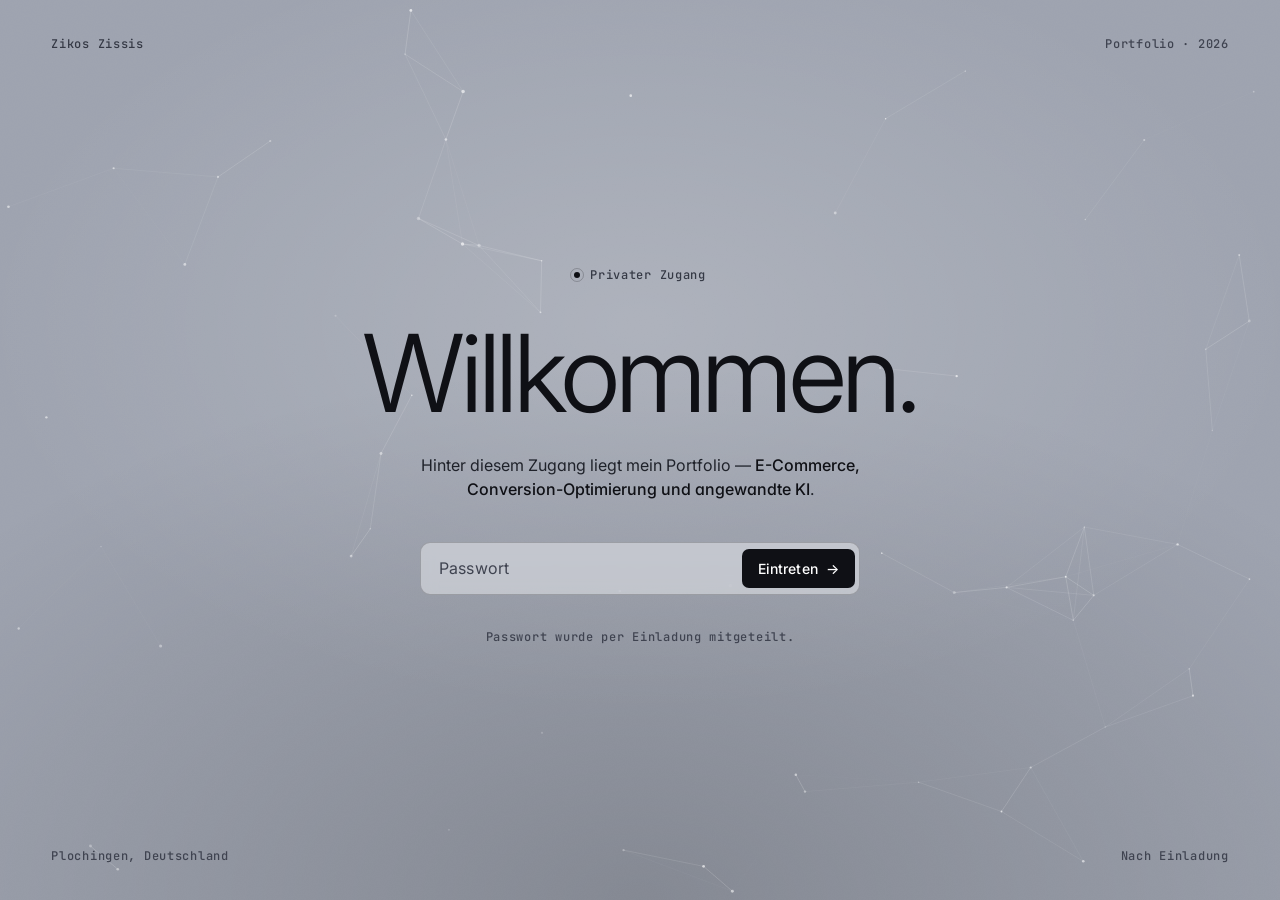
==== commit 9736e4ed: "Trust-Layer: Cert-Reihenfolge auf Level absteigend (05 → 01) Höchstes Level oben — Recruiter sehen D" ====
--- a/portfolio.html
+++ b/portfolio.html
@@ -339,6 +339,172 @@
 
           <li class="cert">
             <header class="cert__head">
+              <span class="cert__eyebrow mono">LEVEL 05 &middot; DEVELOPER</span>
+              <h3 class="cert__name">Klaviyo Developer Certificate</h3>
+              <span class="cert__verified" title="Beim Aussteller verifizierbar">
+                <svg viewBox="0 0 16 16" width="13" height="13" aria-hidden="true"><circle cx="8" cy="8" r="7.2" fill="#1F7A3A"/><path d="M4.6 8.2 L7 10.4 L11.4 6" fill="none" stroke="#fff" stroke-width="1.7" stroke-linecap="round" stroke-linejoin="round"/></svg>
+                <span>Verifiziert</span>
+              </span>
+            </header>
+
+            <p class="cert__desc">Verst&auml;ndnis von Klaviyos Datenmodell und API &mdash; Daten via REST-API und Webhooks in beide Richtungen synchronisieren. Br&uuml;cke zwischen Marketing-Plattform und eigenem Tech-Stack.</p>
+
+            <div class="cert__skills">
+              <span class="cert__skills-label mono">Skills &amp; Knowledge</span>
+              <ul class="cert__chips" role="list">
+                <li>API</li>
+                <li>Webhook</li>
+                <li>Data model</li>
+                <li>Klaviyo</li>
+              </ul>
+            </div>
+
+            <footer class="cert__foot">
+              <dl class="cert__dates mono">
+                <div class="cert__date">
+                  <dt>Ausgestellt</dt>
+                  <dd><time datetime="2026">2026</time></dd>
+                </div>
+                <div class="cert__date">
+                  <dt>Credential-ID</dt>
+                  <dd>181898052</dd>
+                </div>
+              </dl>
+              <a class="cert__verify" href="https://credential.klaviyo.com/499d56c0-d9b4-4688-8ba2-826ccb09020a" target="_blank" rel="noopener">
+                <span>Auf Klaviyo verifizieren</span>
+                <span aria-hidden="true">&#8599;</span>
+              </a>
+            </footer>
+          </li>
+
+          <li class="cert">
+            <header class="cert__head">
+              <span class="cert__eyebrow mono">LEVEL 04 &middot; DIGITAL MARKETING</span>
+              <h3 class="cert__name">Digital Marketing Certificate</h3>
+              <span class="cert__verified" title="Beim Aussteller verifizierbar">
+                <svg viewBox="0 0 16 16" width="13" height="13" aria-hidden="true"><circle cx="8" cy="8" r="7.2" fill="#1F7A3A"/><path d="M4.6 8.2 L7 10.4 L11.4 6" fill="none" stroke="#fff" stroke-width="1.7" stroke-linecap="round" stroke-linejoin="round"/></svg>
+                <span>Verifiziert</span>
+              </span>
+            </header>
+
+            <p class="cert__desc">Anwendung des AIDA-Funnel-Frameworks: wie Marketing-Prinzipien und -Taktiken einen Kunden vom ersten Markenkontakt bis zur Loyalit&auml;t f&uuml;hren &mdash; mit Fokus auf Persona-Mapping, Acquisition, Conversion und Retention.</p>
+
+            <div class="cert__skills">
+              <span class="cert__skills-label mono">Skills &amp; Knowledge</span>
+              <ul class="cert__chips" role="list">
+                <li>Digital marketing strategy</li>
+                <li>Customer persona mapping</li>
+                <li>Customer acquisition strategy</li>
+                <li>Customer conversion strategy</li>
+                <li>Customer retention strategy</li>
+              </ul>
+            </div>
+
+            <footer class="cert__foot">
+              <dl class="cert__dates mono">
+                <div class="cert__date">
+                  <dt>Ausgestellt</dt>
+                  <dd><time datetime="2026">2026</time></dd>
+                </div>
+                <div class="cert__date">
+                  <dt>Credential-ID</dt>
+                  <dd>181897158</dd>
+                </div>
+              </dl>
+              <a class="cert__verify" href="https://credential.klaviyo.com/8ba7f690-d9cf-45ae-97cb-2097c45cc814" target="_blank" rel="noopener">
+                <span>Auf Klaviyo verifizieren</span>
+                <span aria-hidden="true">&#8599;</span>
+              </a>
+            </footer>
+          </li>
+
+          <li class="cert">
+            <header class="cert__head">
+              <span class="cert__eyebrow mono">LEVEL 03 &middot; DELIVERABILITY</span>
+              <h3 class="cert__name">Klaviyo Deliverability Certificate</h3>
+              <span class="cert__verified" title="Beim Aussteller verifizierbar">
+                <svg viewBox="0 0 16 16" width="13" height="13" aria-hidden="true"><circle cx="8" cy="8" r="7.2" fill="#1F7A3A"/><path d="M4.6 8.2 L7 10.4 L11.4 6" fill="none" stroke="#fff" stroke-width="1.7" stroke-linecap="round" stroke-linejoin="round"/></svg>
+                <span>Verifiziert</span>
+              </span>
+            </header>
+
+            <p class="cert__desc">Email-Zustellbarkeit entscheidet, ob eine Nachricht beim Abonnenten ankommt &mdash; ein zentraler Hebel f&uuml;r jede B2B- und B2C-Email-Strategie. Das Zertifikat deckt Sender-Reputation, Inbox-Placement und Performance-Steuerung in Klaviyo ab.</p>
+
+            <div class="cert__skills">
+              <span class="cert__skills-label mono">Skills &amp; Knowledge</span>
+              <ul class="cert__chips" role="list">
+                <li>Email deliverability</li>
+                <li>Performance analysis</li>
+                <li>Klaviyo</li>
+              </ul>
+            </div>
+
+            <footer class="cert__foot">
+              <dl class="cert__dates mono">
+                <div class="cert__date">
+                  <dt>Ausgestellt</dt>
+                  <dd><time datetime="2026">2026</time></dd>
+                </div>
+                <div class="cert__date">
+                  <dt>Credential-ID</dt>
+                  <dd>181895661</dd>
+                </div>
+              </dl>
+              <a class="cert__verify" href="https://credential.klaviyo.com/b9e48a32-cd61-4d2d-83c7-caaa3ddf6451" target="_blank" rel="noopener">
+                <span>Auf Klaviyo verifizieren</span>
+                <span aria-hidden="true">&#8599;</span>
+              </a>
+            </footer>
+          </li>
+
+          <li class="cert">
+            <header class="cert__head">
+              <span class="cert__eyebrow mono">LEVEL 02 &middot; STRATEGIST</span>
+              <h3 class="cert__name">Klaviyo Strategist Certificate</h3>
+              <span class="cert__verified" title="Beim Aussteller verifizierbar">
+                <svg viewBox="0 0 16 16" width="13" height="13" aria-hidden="true"><circle cx="8" cy="8" r="7.2" fill="#1F7A3A"/><path d="M4.6 8.2 L7 10.4 L11.4 6" fill="none" stroke="#fff" stroke-width="1.7" stroke-linecap="round" stroke-linejoin="round"/></svg>
+                <span>Verifiziert</span>
+              </span>
+            </header>
+
+            <p class="cert__desc">Aufbauend auf dem Practitioner-Level: Entwicklung omnichannel-orientierter Marketing-Strategien mit der vollen Klaviyo-Plattform &mdash; inkl. fortgeschrittener Tools und Taktiken f&uuml;r Segmentierung, Lifecycle-Automation und Performance-Steuerung.</p>
+
+            <div class="cert__skills">
+              <span class="cert__skills-label mono">Skills &amp; Knowledge</span>
+              <ul class="cert__chips" role="list">
+                <li>Omnichannel strategy</li>
+                <li>Advanced segmentation</li>
+                <li>Lifecycle automation</li>
+                <li>Personalization</li>
+                <li>Campaign strategy</li>
+                <li>Email marketing</li>
+                <li>SMS marketing</li>
+                <li>Performance analysis</li>
+                <li>Owned marketing</li>
+                <li>Klaviyo platform</li>
+              </ul>
+            </div>
+
+            <footer class="cert__foot">
+              <dl class="cert__dates mono">
+                <div class="cert__date">
+                  <dt>Ausgestellt</dt>
+                  <dd><time datetime="2026">2026</time></dd>
+                </div>
+                <div class="cert__date">
+                  <dt>Credential-ID</dt>
+                  <dd>181894800</dd>
+                </div>
+              </dl>
+              <a class="cert__verify" href="https://credential.klaviyo.com/1e6f1efa-f62a-4837-83dd-b4301c00335d" target="_blank" rel="noopener">
+                <span>Auf Klaviyo verifizieren</span>
+                <span aria-hidden="true">&#8599;</span>
+              </a>
+            </footer>
+          </li>
+
+          <li class="cert">
+            <header class="cert__head">
               <span class="cert__eyebrow mono">LEVEL 01 &middot; PRACTITIONER</span>
               <h3 class="cert__name">Klaviyo Practitioner Certificate</h3>
               <span class="cert__verified" title="Beim Aussteller verifizierbar">
@@ -380,172 +546,6 @@
                 </div>
               </dl>
               <a class="cert__verify" href="https://credential.klaviyo.com/c32f0ad8-bfe9-42cb-ba31-ac3b6da8ffd0" target="_blank" rel="noopener">
-                <span>Auf Klaviyo verifizieren</span>
-                <span aria-hidden="true">&#8599;</span>
-              </a>
-            </footer>
-          </li>
-
-          <li class="cert">
-            <header class="cert__head">
-              <span class="cert__eyebrow mono">LEVEL 02 &middot; STRATEGIST</span>
-              <h3 class="cert__name">Klaviyo Strategist Certificate</h3>
-              <span class="cert__verified" title="Beim Aussteller verifizierbar">
-                <svg viewBox="0 0 16 16" width="13" height="13" aria-hidden="true"><circle cx="8" cy="8" r="7.2" fill="#1F7A3A"/><path d="M4.6 8.2 L7 10.4 L11.4 6" fill="none" stroke="#fff" stroke-width="1.7" stroke-linecap="round" stroke-linejoin="round"/></svg>
-                <span>Verifiziert</span>
-              </span>
-            </header>
-
-            <p class="cert__desc">Aufbauend auf dem Practitioner-Level: Entwicklung omnichannel-orientierter Marketing-Strategien mit der vollen Klaviyo-Plattform &mdash; inkl. fortgeschrittener Tools und Taktiken f&uuml;r Segmentierung, Lifecycle-Automation und Performance-Steuerung.</p>
-
-            <div class="cert__skills">
-              <span class="cert__skills-label mono">Skills &amp; Knowledge</span>
-              <ul class="cert__chips" role="list">
-                <li>Omnichannel strategy</li>
-                <li>Advanced segmentation</li>
-                <li>Lifecycle automation</li>
-                <li>Personalization</li>
-                <li>Campaign strategy</li>
-                <li>Email marketing</li>
-                <li>SMS marketing</li>
-                <li>Performance analysis</li>
-                <li>Owned marketing</li>
-                <li>Klaviyo platform</li>
-              </ul>
-            </div>
-
-            <footer class="cert__foot">
-              <dl class="cert__dates mono">
-                <div class="cert__date">
-                  <dt>Ausgestellt</dt>
-                  <dd><time datetime="2026">2026</time></dd>
-                </div>
-                <div class="cert__date">
-                  <dt>Credential-ID</dt>
-                  <dd>181894800</dd>
-                </div>
-              </dl>
-              <a class="cert__verify" href="https://credential.klaviyo.com/1e6f1efa-f62a-4837-83dd-b4301c00335d" target="_blank" rel="noopener">
-                <span>Auf Klaviyo verifizieren</span>
-                <span aria-hidden="true">&#8599;</span>
-              </a>
-            </footer>
-          </li>
-
-          <li class="cert">
-            <header class="cert__head">
-              <span class="cert__eyebrow mono">LEVEL 03 &middot; DELIVERABILITY</span>
-              <h3 class="cert__name">Klaviyo Deliverability Certificate</h3>
-              <span class="cert__verified" title="Beim Aussteller verifizierbar">
-                <svg viewBox="0 0 16 16" width="13" height="13" aria-hidden="true"><circle cx="8" cy="8" r="7.2" fill="#1F7A3A"/><path d="M4.6 8.2 L7 10.4 L11.4 6" fill="none" stroke="#fff" stroke-width="1.7" stroke-linecap="round" stroke-linejoin="round"/></svg>
-                <span>Verifiziert</span>
-              </span>
-            </header>
-
-            <p class="cert__desc">Email-Zustellbarkeit entscheidet, ob eine Nachricht beim Abonnenten ankommt &mdash; ein zentraler Hebel f&uuml;r jede B2B- und B2C-Email-Strategie. Das Zertifikat deckt Sender-Reputation, Inbox-Placement und Performance-Steuerung in Klaviyo ab.</p>
-
-            <div class="cert__skills">
-              <span class="cert__skills-label mono">Skills &amp; Knowledge</span>
-              <ul class="cert__chips" role="list">
-                <li>Email deliverability</li>
-                <li>Performance analysis</li>
-                <li>Klaviyo</li>
-              </ul>
-            </div>
-
-            <footer class="cert__foot">
-              <dl class="cert__dates mono">
-                <div class="cert__date">
-                  <dt>Ausgestellt</dt>
-                  <dd><time datetime="2026">2026</time></dd>
-                </div>
-                <div class="cert__date">
-                  <dt>Credential-ID</dt>
-                  <dd>181895661</dd>
-                </div>
-              </dl>
-              <a class="cert__verify" href="https://credential.klaviyo.com/b9e48a32-cd61-4d2d-83c7-caaa3ddf6451" target="_blank" rel="noopener">
-                <span>Auf Klaviyo verifizieren</span>
-                <span aria-hidden="true">&#8599;</span>
-              </a>
-            </footer>
-          </li>
-
-          <li class="cert">
-            <header class="cert__head">
-              <span class="cert__eyebrow mono">LEVEL 04 &middot; DIGITAL MARKETING</span>
-              <h3 class="cert__name">Digital Marketing Certificate</h3>
-              <span class="cert__verified" title="Beim Aussteller verifizierbar">
-                <svg viewBox="0 0 16 16" width="13" height="13" aria-hidden="true"><circle cx="8" cy="8" r="7.2" fill="#1F7A3A"/><path d="M4.6 8.2 L7 10.4 L11.4 6" fill="none" stroke="#fff" stroke-width="1.7" stroke-linecap="round" stroke-linejoin="round"/></svg>
-                <span>Verifiziert</span>
-              </span>
-            </header>
-
-            <p class="cert__desc">Anwendung des AIDA-Funnel-Frameworks: wie Marketing-Prinzipien und -Taktiken einen Kunden vom ersten Markenkontakt bis zur Loyalit&auml;t f&uuml;hren &mdash; mit Fokus auf Persona-Mapping, Acquisition, Conversion und Retention.</p>
-
-            <div class="cert__skills">
-              <span class="cert__skills-label mono">Skills &amp; Knowledge</span>
-              <ul class="cert__chips" role="list">
-                <li>Digital marketing strategy</li>
-                <li>Customer persona mapping</li>
-                <li>Customer acquisition strategy</li>
-                <li>Customer conversion strategy</li>
-                <li>Customer retention strategy</li>
-              </ul>
-            </div>
-
-            <footer class="cert__foot">
-              <dl class="cert__dates mono">
-                <div class="cert__date">
-                  <dt>Ausgestellt</dt>
-                  <dd><time datetime="2026">2026</time></dd>
-                </div>
-                <div class="cert__date">
-                  <dt>Credential-ID</dt>
-                  <dd>181897158</dd>
-                </div>
-              </dl>
-              <a class="cert__verify" href="https://credential.klaviyo.com/8ba7f690-d9cf-45ae-97cb-2097c45cc814" target="_blank" rel="noopener">
-                <span>Auf Klaviyo verifizieren</span>
-                <span aria-hidden="true">&#8599;</span>
-              </a>
-            </footer>
-          </li>
-
-          <li class="cert">
-            <header class="cert__head">
-              <span class="cert__eyebrow mono">LEVEL 05 &middot; DEVELOPER</span>
-              <h3 class="cert__name">Klaviyo Developer Certificate</h3>
-              <span class="cert__verified" title="Beim Aussteller verifizierbar">
-                <svg viewBox="0 0 16 16" width="13" height="13" aria-hidden="true"><circle cx="8" cy="8" r="7.2" fill="#1F7A3A"/><path d="M4.6 8.2 L7 10.4 L11.4 6" fill="none" stroke="#fff" stroke-width="1.7" stroke-linecap="round" stroke-linejoin="round"/></svg>
-                <span>Verifiziert</span>
-              </span>
-            </header>
-
-            <p class="cert__desc">Verst&auml;ndnis von Klaviyos Datenmodell und API &mdash; Daten via REST-API und Webhooks in beide Richtungen synchronisieren. Br&uuml;cke zwischen Marketing-Plattform und eigenem Tech-Stack.</p>
-
-            <div class="cert__skills">
-              <span class="cert__skills-label mono">Skills &amp; Knowledge</span>
-              <ul class="cert__chips" role="list">
-                <li>API</li>
-                <li>Webhook</li>
-                <li>Data model</li>
-                <li>Klaviyo</li>
-              </ul>
-            </div>
-
-            <footer class="cert__foot">
-              <dl class="cert__dates mono">
-                <div class="cert__date">
-                  <dt>Ausgestellt</dt>
-                  <dd><time datetime="2026">2026</time></dd>
-                </div>
-                <div class="cert__date">
-                  <dt>Credential-ID</dt>
-                  <dd>181898052</dd>
-                </div>
-              </dl>
-              <a class="cert__verify" href="https://credential.klaviyo.com/499d56c0-d9b4-4688-8ba2-826ccb09020a" target="_blank" rel="noopener">
                 <span>Auf Klaviyo verifizieren</span>
                 <span aria-hidden="true">&#8599;</span>
               </a>
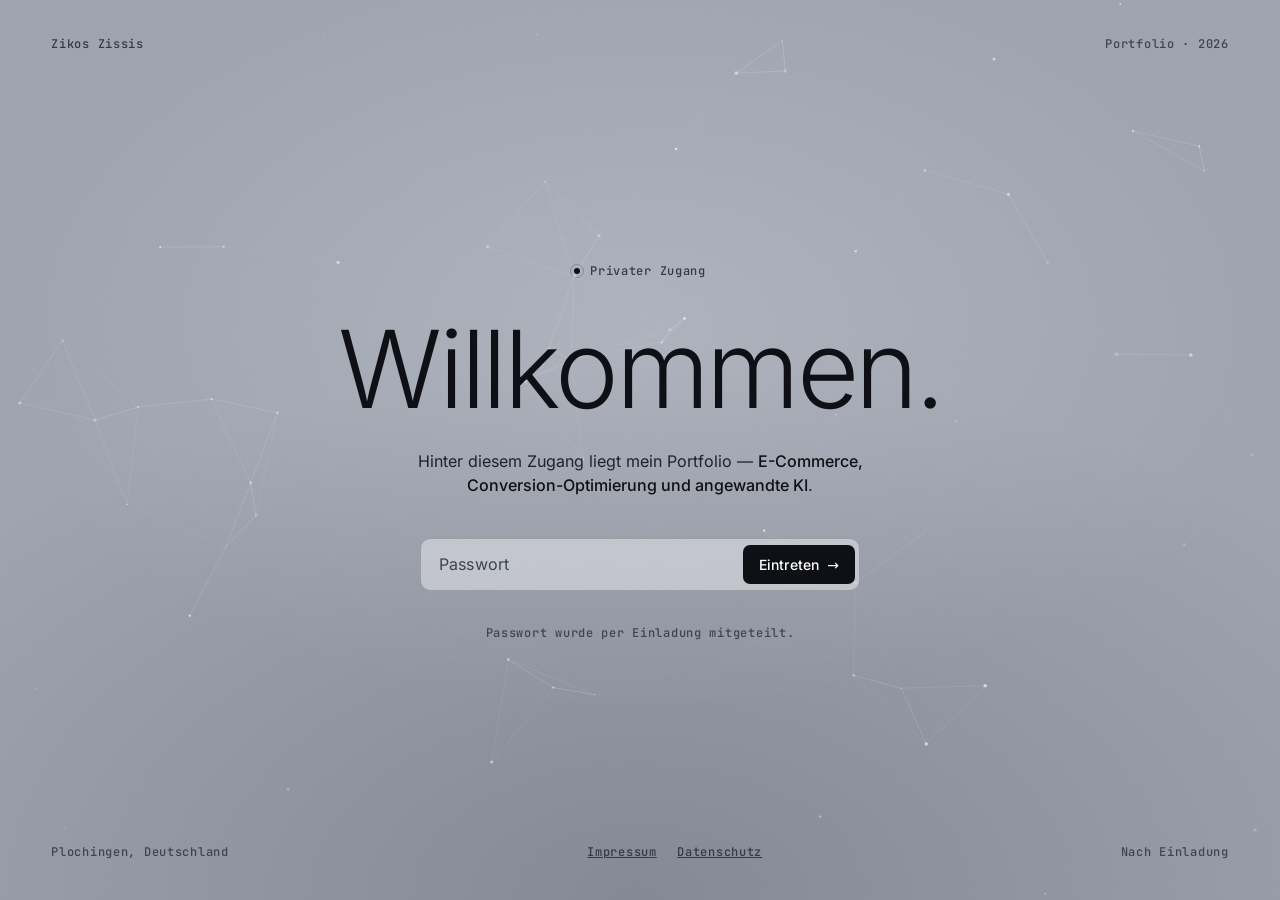
==== commit 2ba6fa7a: "Legal-Layer: Impressum + Datenschutz, Fonts self-hosted - impressum.html nach § 5 DDG: Name, Anschri" ====
--- a/portfolio.html
+++ b/portfolio.html
@@ -8,9 +8,7 @@
   <meta name="robots" content="noindex, nofollow" />
   <title>Zikos Zissis — Portfolio</title>
 
-  <link rel="preconnect" href="https://fonts.gstatic.com" crossorigin />
-  <link rel="stylesheet" href="https://fonts.googleapis.com/css2?family=Inter:wght@300;400;500;600&family=JetBrains+Mono:wght@400;500&display=swap" />
-  <link rel="stylesheet" href="assets/style.css?v=2026-05-08-mob" />
+  <link rel="stylesheet" href="assets/style.css?v=2026-05-11-selfhost" />
   <link rel="stylesheet" href="assets/shop.css?v=2026-05-08-mob" />
   <link rel="stylesheet" href="assets/case.css?v=2026-05-08-mob" />
   <link rel="stylesheet" href="assets/macro.css?v=2026-05-08-mob" />
@@ -249,6 +247,10 @@
   <footer class="foot" role="contentinfo">
     <div class="foot__row">
       <span class="mono">&copy; 2026 Zikos Zissis</span>
+      <nav class="foot__legal" aria-label="Rechtliches">
+        <a class="mono mono--link" href="impressum.html">Impressum</a>
+        <a class="mono mono--link" href="datenschutz.html">Datenschutz</a>
+      </nav>
       <span class="mono mono--dim">Plochingen, Deutschland</span>
     </div>
   </footer>
@@ -607,7 +609,7 @@
   </dialog>
 
   <!-- KI-Berater · Karriere-Chatbot (eigener Backend-Service unter chatbot/) -->
-  <link rel="stylesheet" href="chatbot/frontend/chatbot-widget.css?v=5-mobile" />
+  <link rel="stylesheet" href="chatbot/frontend/chatbot-widget.css?v=6-selfhost" />
   <script src="chatbot/frontend/chatbot-widget.js?v=3" defer></script>
   <script>
     document.addEventListener("DOMContentLoaded", function () {
@@ -621,7 +623,7 @@
       window.ZikosBot.init({
         backendUrl: backend,
         title: "Zikos Zissis",
-        cssUrl: "chatbot/frontend/chatbot-widget.css?v=5-mobile",
+        cssUrl: "chatbot/frontend/chatbot-widget.css?v=6-selfhost",
         avatarUrl: "assets/portrait.png"
       });
     });
--- a/assets/style.css
+++ b/assets/style.css
@@ -2,6 +2,61 @@
    Zikos Zissis — Portfolio Gate
    Pure CSS · keine Frameworks · Production-ready
    ============================================================ */
+
+/* ============================================================
+   SELF-HOSTED FONTS · Inter + JetBrains Mono (SIL OFL 1.1)
+   Latin-Subset, WOFF2 — lokal unter assets/fonts/
+   ============================================================ */
+
+@font-face {
+  font-family: "Inter";
+  font-style: normal;
+  font-weight: 300;
+  font-display: swap;
+  src: url("fonts/inter-latin-300.woff2") format("woff2");
+}
+@font-face {
+  font-family: "Inter";
+  font-style: normal;
+  font-weight: 400;
+  font-display: swap;
+  src: url("fonts/inter-latin-400.woff2") format("woff2");
+}
+@font-face {
+  font-family: "Inter";
+  font-style: normal;
+  font-weight: 500;
+  font-display: swap;
+  src: url("fonts/inter-latin-500.woff2") format("woff2");
+}
+@font-face {
+  font-family: "Inter";
+  font-style: normal;
+  font-weight: 600;
+  font-display: swap;
+  src: url("fonts/inter-latin-600.woff2") format("woff2");
+}
+@font-face {
+  font-family: "Inter";
+  font-style: normal;
+  font-weight: 700;
+  font-display: swap;
+  src: url("fonts/inter-latin-700.woff2") format("woff2");
+}
+@font-face {
+  font-family: "JetBrains Mono";
+  font-style: normal;
+  font-weight: 400;
+  font-display: swap;
+  src: url("fonts/jetbrains-mono-latin-400.woff2") format("woff2");
+}
+@font-face {
+  font-family: "JetBrains Mono";
+  font-style: normal;
+  font-weight: 500;
+  font-display: swap;
+  src: url("fonts/jetbrains-mono-latin-500.woff2") format("woff2");
+}
 
 :root {
   /* Farb-Tokens — Kontrast-bewusst gewählt (WCAG AA für alle Textgrößen) */
@@ -123,6 +178,16 @@
 .frame--top    { animation: fade-down 1.0s var(--ease-out) 0.05s both; }
 .frame--bottom { animation: fade-up   1.0s var(--ease-out) 0.15s both; }
 
+.frame__legal {
+  display: inline-flex;
+  align-items: center;
+  gap: clamp(14px, 1.6vw, 22px);
+}
+@media (max-width: 640px) {
+  .frame--bottom { flex-wrap: wrap; gap: 8px 16px; }
+  .frame__legal { gap: 16px; }
+}
+
 /* ============================================================
    MONO LABELS — sichtbarer Kontrast, ruhiges Tracking
    ============================================================ */
@@ -394,6 +459,213 @@
 }
 
 /* ============================================================
+   LEGAL · Long-Form-Reading (Impressum, Datenschutz)
+   ============================================================ */
+
+.stage--legal {
+  align-items: start;
+  padding-top: clamp(28px, 5vw, 64px);
+  padding-bottom: clamp(40px, 6vw, 80px);
+}
+
+.legal {
+  width: min(720px, 100%);
+  text-align: left;
+  display: flex;
+  flex-direction: column;
+  gap: clamp(28px, 3.4vw, 40px);
+  color: var(--ink-soft);
+  line-height: 1.62;
+  font-size: 15.5px;
+  animation: fade-in 800ms var(--ease-out) 0.15s both;
+}
+
+.legal a {
+  color: var(--ink);
+  text-decoration: underline;
+  text-decoration-color: var(--line);
+  text-underline-offset: 3px;
+  text-decoration-thickness: 1px;
+  transition: text-decoration-color 220ms var(--ease-out);
+}
+.legal a:hover { text-decoration-color: var(--ink); }
+.legal a:focus-visible {
+  outline: 2px solid var(--ink);
+  outline-offset: 3px;
+  border-radius: 2px;
+}
+
+.legal__head {
+  display: flex;
+  flex-direction: column;
+  gap: 12px;
+  padding-bottom: clamp(18px, 2.4vw, 28px);
+  border-bottom: 1px solid var(--line-soft);
+}
+.legal__title {
+  margin: 0;
+  font-family: var(--sans);
+  font-weight: 350;
+  font-size: clamp(40px, 6.4vw, 72px);
+  line-height: 1.02;
+  letter-spacing: -0.028em;
+  color: var(--ink);
+}
+.legal__lede {
+  margin: 0;
+  font-size: clamp(15px, 1.1vw, 17px);
+  line-height: 1.55;
+  color: var(--ink-soft);
+  max-width: 56ch;
+}
+
+/* TOC — kompakte Sprungnavigation */
+.legal__toc {
+  border: 1px solid var(--line-soft);
+  border-radius: 12px;
+  padding: clamp(16px, 2vw, 22px) clamp(18px, 2.2vw, 26px);
+  background: rgba(255,255,255,0.32);
+  backdrop-filter: blur(8px) saturate(120%);
+  -webkit-backdrop-filter: blur(8px) saturate(120%);
+}
+.legal__toc-title {
+  margin: 0 0 10px;
+  color: var(--ink-mute);
+  text-transform: uppercase;
+}
+.legal__toc-list {
+  margin: 0;
+  padding: 0;
+  list-style: none;
+  display: grid;
+  grid-template-columns: repeat(auto-fit, minmax(220px, 1fr));
+  gap: 6px 18px;
+}
+.legal__toc-list li {
+  font-size: 14px;
+  line-height: 1.5;
+}
+.legal__toc-list a {
+  text-decoration: none;
+  color: var(--ink-soft);
+  border-bottom: 1px solid transparent;
+  padding: 2px 0;
+  transition: color 200ms var(--ease-out), border-color 200ms var(--ease-out);
+}
+.legal__toc-list a:hover {
+  color: var(--ink);
+  border-bottom-color: var(--ink);
+}
+
+/* Section · ein Block pro juristischer Einheit */
+.legal__section {
+  display: flex;
+  flex-direction: column;
+  gap: 12px;
+  scroll-margin-top: 90px;
+}
+.legal__h2 {
+  margin: 0 0 4px;
+  font-family: var(--sans);
+  font-weight: 500;
+  font-size: clamp(20px, 2vw, 24px);
+  line-height: 1.25;
+  letter-spacing: -0.012em;
+  color: var(--ink);
+}
+.legal p {
+  margin: 0;
+  hyphens: auto;
+}
+.legal strong {
+  color: var(--ink);
+  font-weight: 500;
+}
+.legal em { font-style: italic; }
+.legal code {
+  font-family: var(--mono);
+  font-size: 0.92em;
+  padding: 1px 6px;
+  border-radius: 4px;
+  background: rgba(15,16,21,0.06);
+  color: var(--ink);
+}
+
+/* Bullet-Listen */
+.legal__ul {
+  margin: 0;
+  padding-left: 1.2em;
+  display: flex;
+  flex-direction: column;
+  gap: 6px;
+}
+.legal__ul li {
+  padding-left: 4px;
+}
+.legal__ul li::marker { color: var(--ink-dim); }
+
+/* Definition-Liste · Kontakt-Block */
+.legal__dl {
+  margin: 0;
+  display: flex;
+  flex-direction: column;
+  gap: 8px;
+}
+.legal__dl-row {
+  display: grid;
+  grid-template-columns: 110px 1fr;
+  gap: 16px;
+  align-items: baseline;
+}
+.legal__dl-row dt {
+  font-family: var(--mono);
+  font-size: 12px;
+  letter-spacing: 0.06em;
+  color: var(--ink-mute);
+  text-transform: uppercase;
+}
+.legal__dl-row dd {
+  margin: 0;
+  color: var(--ink);
+}
+
+/* Cross-Links unter dem Artikel */
+.legal__crosslinks {
+  margin-top: clamp(8px, 1.6vw, 16px);
+  padding-top: clamp(20px, 2.4vw, 28px);
+  border-top: 1px solid var(--line-soft);
+  display: flex;
+  flex-wrap: wrap;
+  gap: 28px;
+}
+
+/* Responsive */
+@media (max-width: 640px) {
+  .legal { font-size: 15px; }
+  .legal__title { font-size: clamp(34px, 9vw, 48px); }
+  .legal__h2 { font-size: 19px; }
+  .legal__dl-row {
+    grid-template-columns: 1fr;
+    gap: 2px;
+  }
+  .legal__toc-list { grid-template-columns: 1fr; }
+}
+
+/* Print · saubere PDF-Ausgabe */
+@media print {
+  body[data-page="legal"] {
+    background: white;
+    color: black;
+  }
+  body[data-page="legal"]::before,
+  body[data-page="legal"] #scene { display: none; }
+  .legal__toc { display: none; }
+  .legal { color: black; }
+  .legal a { color: black; text-decoration-color: black; }
+  .legal__h2, .legal__title, .legal strong { color: black; }
+}
+
+/* ============================================================
    REDUCED MOTION & PRINT
    ============================================================ */
 
--- a/assets/shop.css
+++ b/assets/shop.css
@@ -512,6 +512,15 @@
     gap: 16px;
     flex-wrap: wrap;
   }
+  .foot__legal {
+    display: inline-flex;
+    align-items: center;
+    gap: clamp(14px, 1.6vw, 22px);
+  }
+  @media (max-width: 540px) {
+    .foot__row { justify-content: flex-start; }
+    .foot__legal { width: 100%; order: 3; gap: 18px; }
+  }
 
   /* ============================================================
      CART DRAWER — editorial paper canvas, hairline grid
--- a/chatbot/frontend/chatbot-widget.css
+++ b/chatbot/frontend/chatbot-widget.css
@@ -1,8 +1,8 @@
 /* Zikos · Karriere-Chatbot Widget
  * Brand: Cool-Grey + Paper-Off-White, im Stil des Portfolios.
  * Tokens spiegeln assets/style.css.
+ * Schriften werden zentral via assets/style.css (self-hosted) geladen.
  */
-@import url('https://fonts.googleapis.com/css2?family=Inter:wght@400;500;600;700&family=JetBrains+Mono:wght@400;500&display=swap');
 
 :root {
   --zz-ink:        #0F1015;
